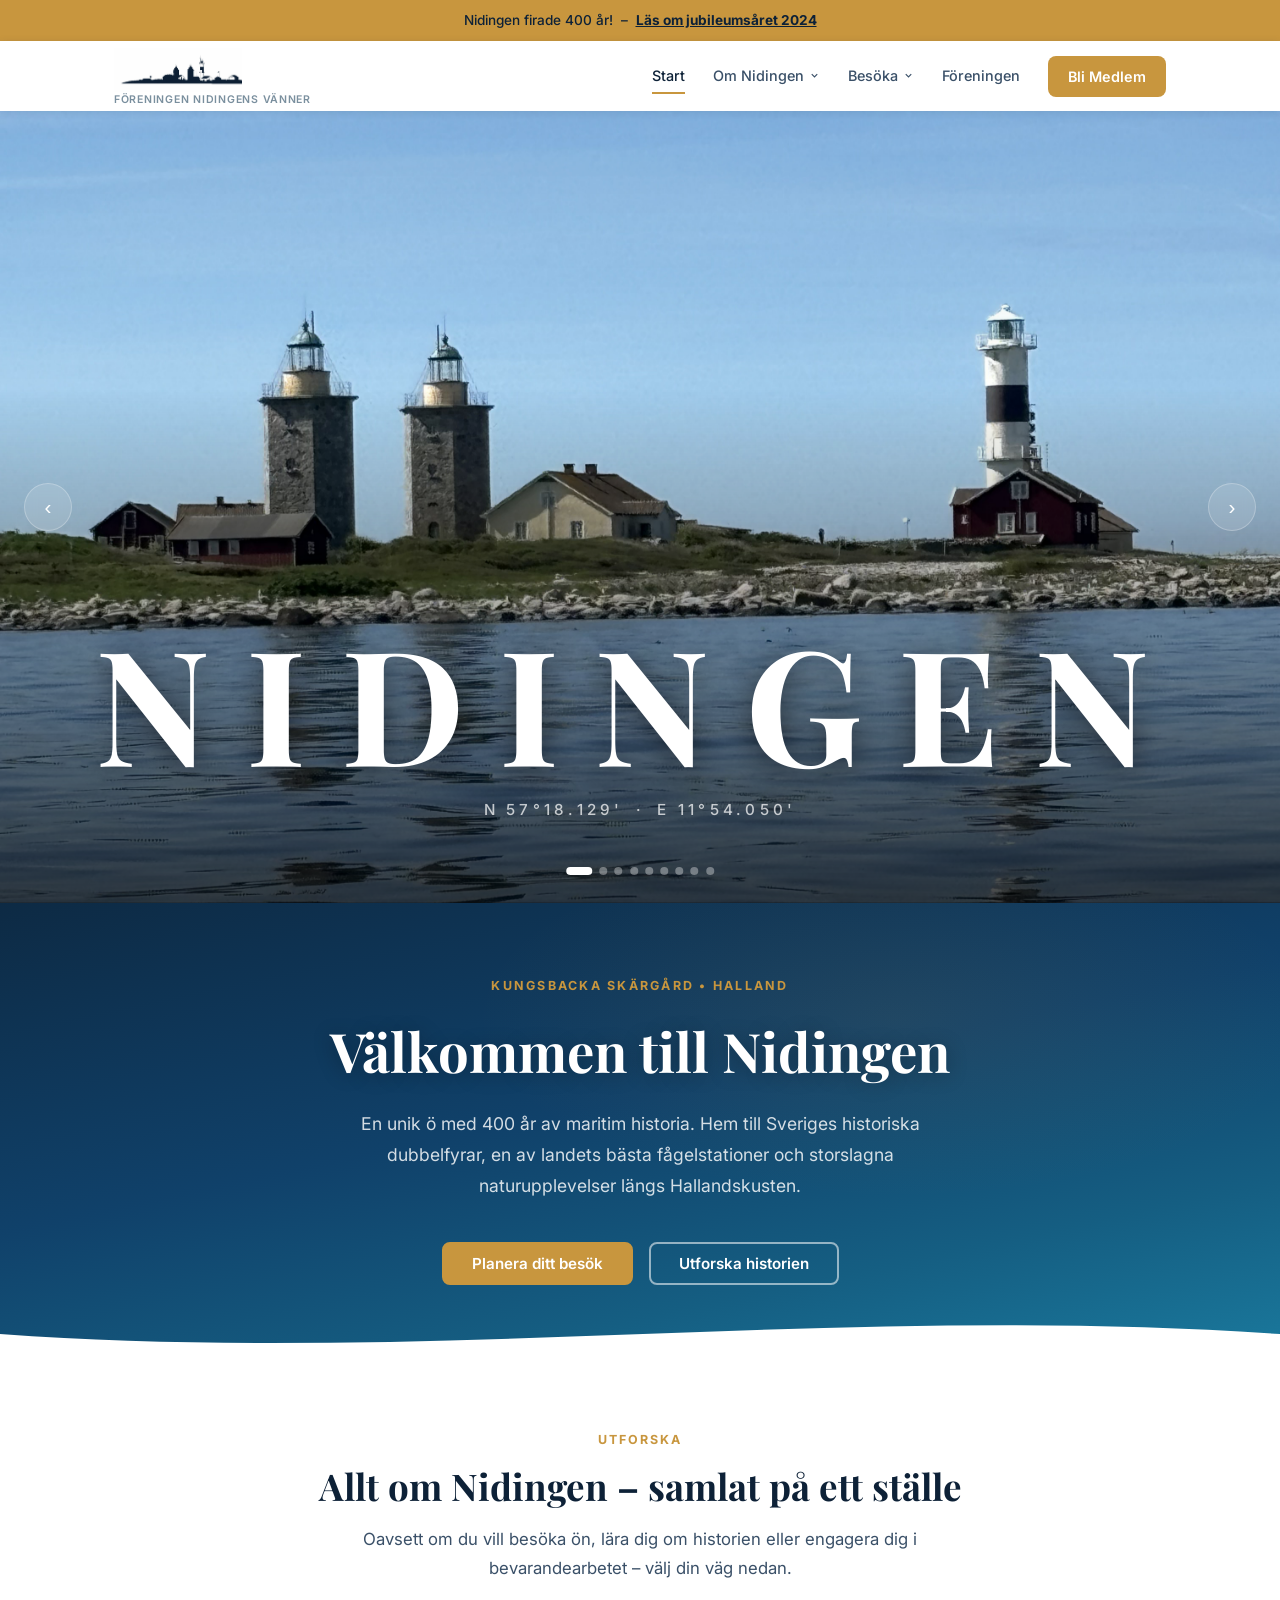
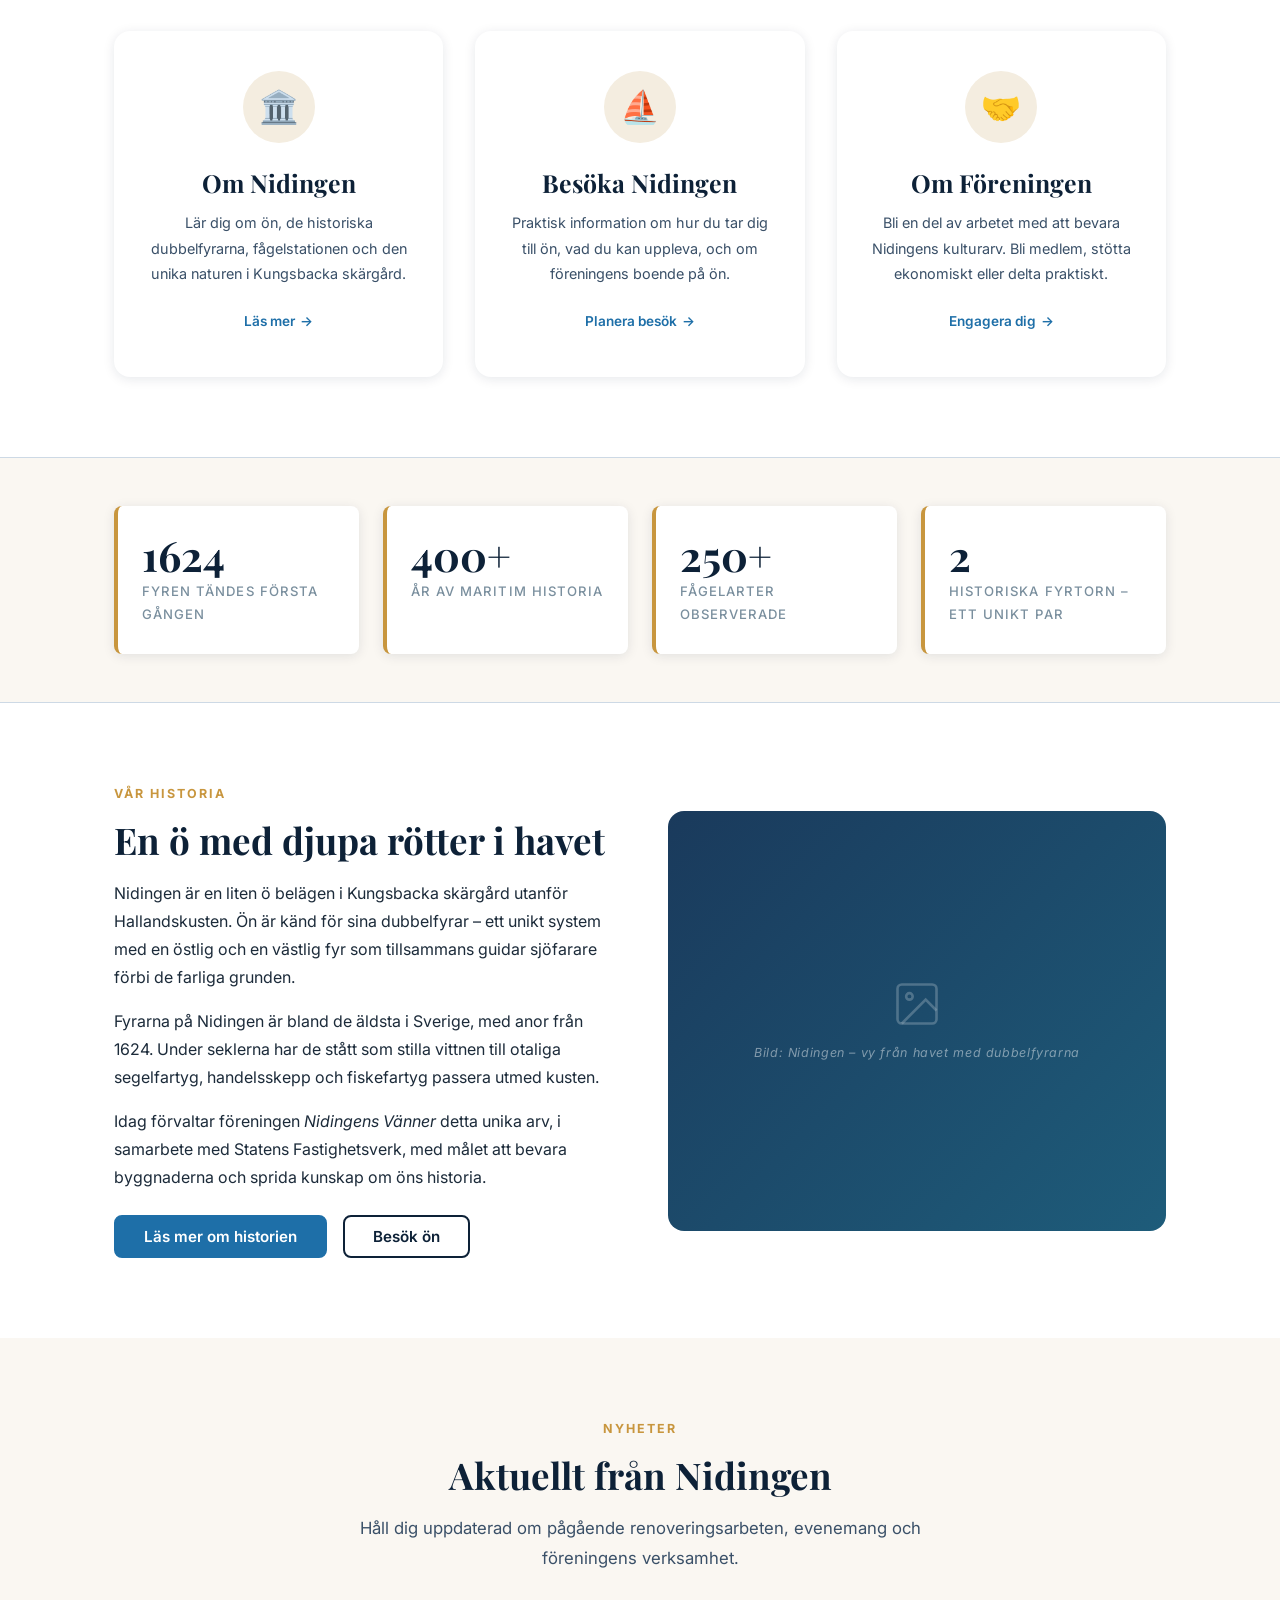
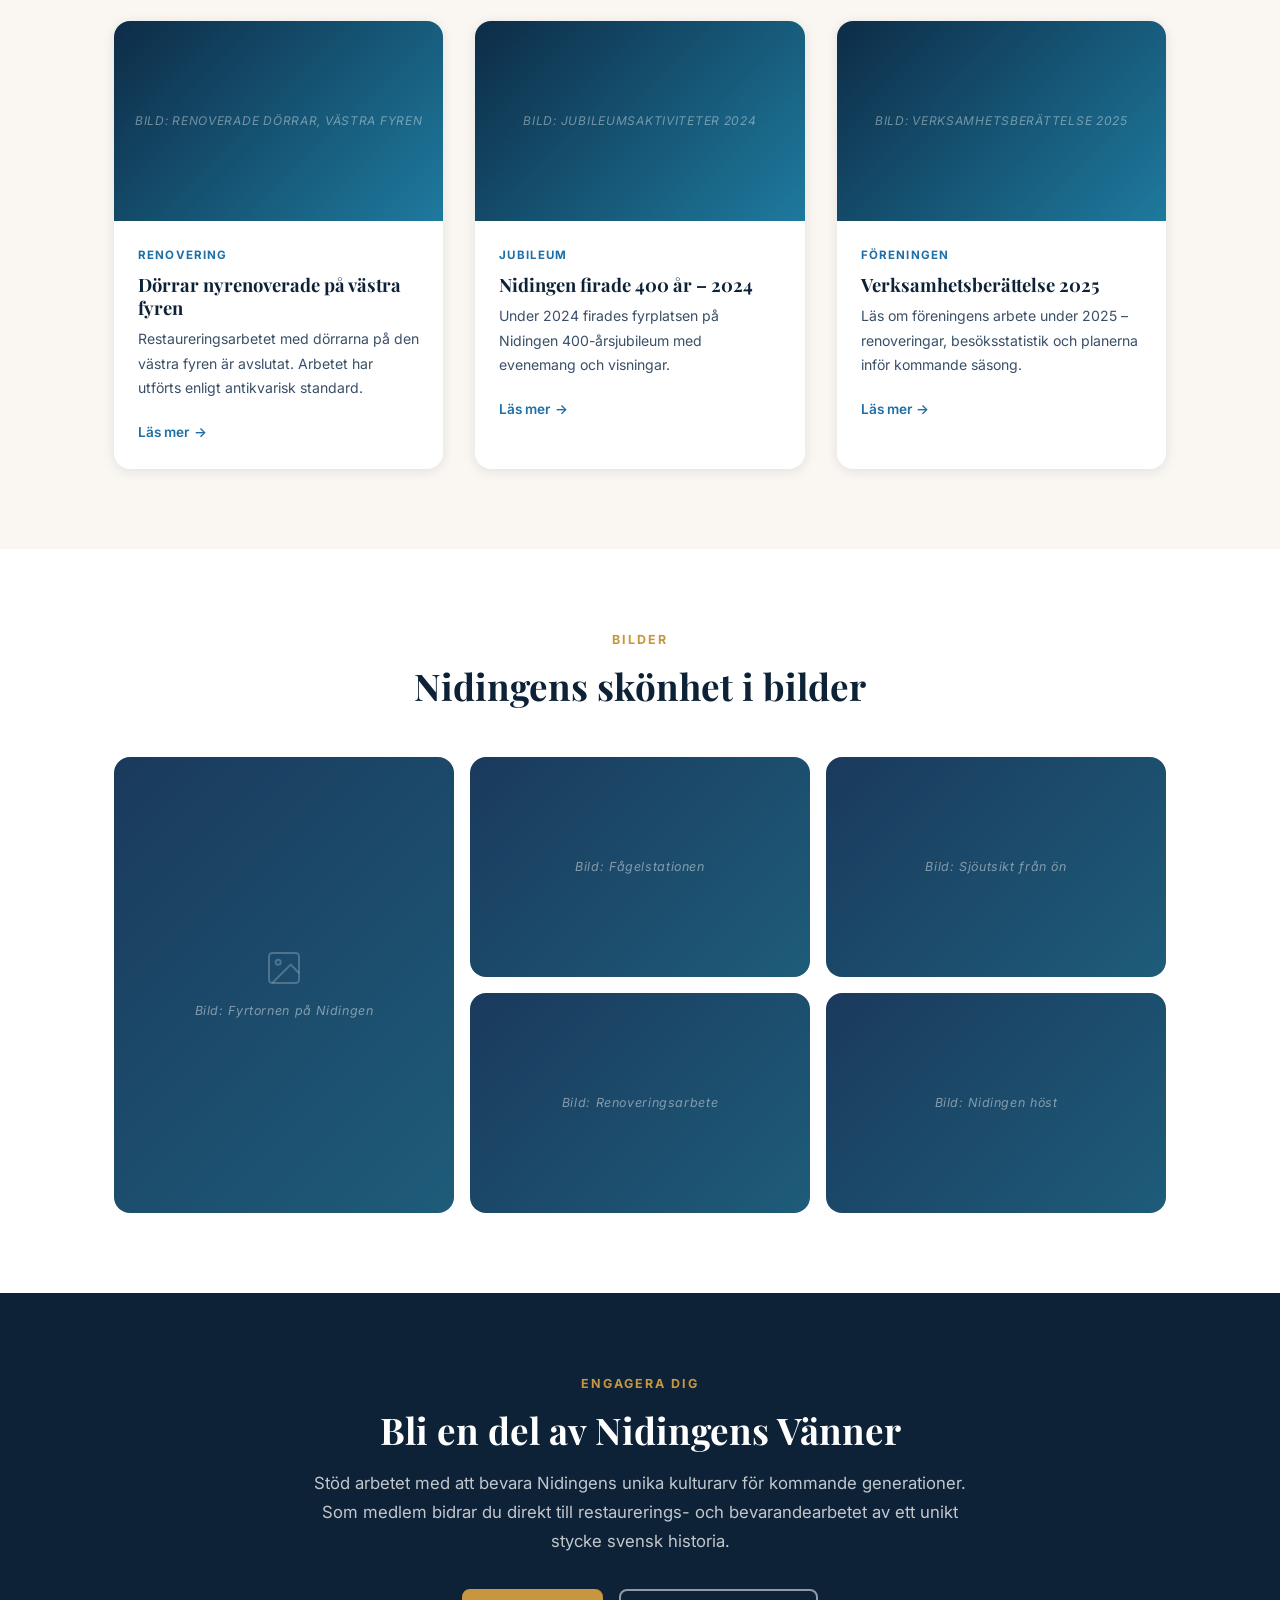
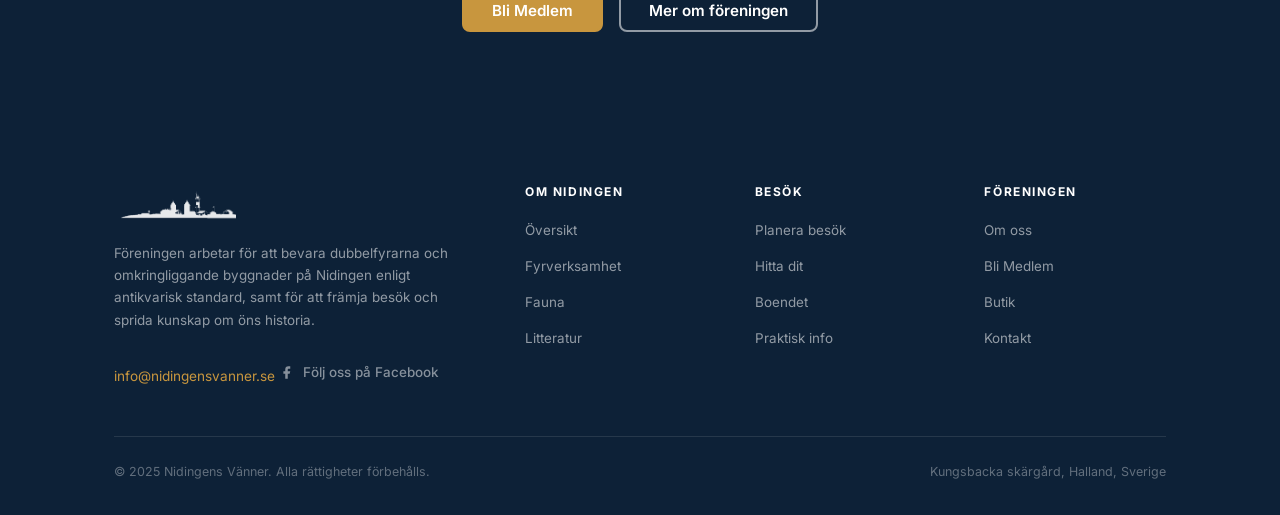
==== index.html @ 6d37c450 "Add files via upload" ====
<!DOCTYPE html>
<html lang="sv">
<head>
  <meta charset="UTF-8">
  <meta name="viewport" content="width=device-width, initial-scale=1.0">
  <title>Nidingens Vänner – Välkommen till Nidingen</title>
  <link rel="preconnect" href="https://fonts.googleapis.com">
  <link rel="preconnect" href="https://fonts.gstatic.com" crossorigin>
  <link href="https://fonts.googleapis.com/css2?family=Playfair+Display:wght@400;600;700&family=Inter:wght@300;400;500;600;700&display=swap" rel="stylesheet">
  <link rel="stylesheet" href="style.css">
</head>
<body>

  <!-- Notisband -->
  <div class="alert-banner">
    Nidingen firade 400 år! &nbsp;–&nbsp; <a href="foreningen.html">Läs om jubileumsåret 2024</a>
  </div>

  <!-- Header -->
  <header class="header">
    <div class="header-inner">
      <a href="index.html" class="logo">
        <img src="Nidingens Vänner Logo.png" alt="Nidingens Vänner" class="logo-img">
        <span class="logo-name">Föreningen Nidingens Vänner</span>
      </a>

      <button class="nav-toggle" aria-label="Öppna meny"
              onclick="this.closest('.header').querySelector('.nav-menu').classList.toggle('open')">
        <span></span><span></span><span></span>
      </button>

      <nav class="nav-menu" role="navigation">
        <a href="index.html" class="active">Start</a>
        <div class="nav-dropdown">
          <a href="om-nidingen.html" class="nav-dropdown-trigger">Om Nidingen <svg class="chevron" width="11" height="11" viewBox="0 0 24 24" fill="none" stroke="currentColor" stroke-width="2.5"><polyline points="6 9 12 15 18 9"/></svg></a>
          <div class="nav-dropdown-menu">
            <a href="om-nidingen.html">Översikt</a>
            <a href="fyrverksamhet.html">Fyrverksamhet</a>
            <a href="flora.html">Flora</a>
            <a href="fauna.html">Fauna</a>
            <a href="antikvariska.html">Antikvariska dokument</a>
            <a href="litteratur.html">Litteratur</a>
          </div>
        </div>
        <div class="nav-dropdown">
          <a href="besoka.html" class="nav-dropdown-trigger">Besöka <svg class="chevron" width="11" height="11" viewBox="0 0 24 24" fill="none" stroke="currentColor" stroke-width="2.5"><polyline points="6 9 12 15 18 9"/></svg></a>
          <div class="nav-dropdown-menu">
            <a href="besoka.html">Planera ditt besök</a>
            <a href="bo-pa-nidingen.html">Bo på Nidingen</a>
          </div>
        </div>
        <a href="foreningen.html">Föreningen</a>
        <a href="foreningen.html#bli-medlem" class="nav-cta">Bli Medlem</a>
      </nav>
    </div>
  </header>

  <!-- ===== BILDSPEL ===== -->
  <section class="slideshow" id="bildspel">

    <!-- Bilder -->
    <div class="slide active" style="background-image:url('Bildspel/IMG_4384.jpg'); background-position: center 30%;"></div>
    <div class="slide"        style="background-image:url('Bildspel/IMG_4393.jpg'); background-position: center 40%;"></div>
    <div class="slide"        style="background-image:url('Bildspel/IMG_4394.jpg'); background-position: center 40%;"></div>
    <div class="slide"        style="background-image:url('Bildspel/IMG_4404.jpg'); background-position: center 20%;"></div>
    <div class="slide"        style="background-image:url('Bildspel/IMG_4420.jpg'); background-position: center 22%;"></div>
    <div class="slide"        style="background-image:url('Bildspel/IMG_4425.jpg'); background-position: center 60%;"></div>
    <div class="slide"        style="background-image:url('Bildspel/IMG_4456.jpg')"></div>
    <div class="slide"        style="background-image:url('Bildspel/IMG_4465.jpg')"></div>
    <div class="slide"        style="background-image:url('Bildspel/IMG_4486.jpg')"></div>

    <!-- Textoverlay -->
    <div class="slideshow-overlay">
      <h2 class="slide-location">NIDINGEN</h2>
      <p class="slide-coords">N&thinsp;57°18.129'&ensp;&middot;&ensp;E&thinsp;11°54.050'</p>
    </div>

    <!-- Pilar -->
    <button class="slide-arrow slide-arrow--prev" aria-label="Föregående bild" onclick="slideshowPrev()">&#8249;</button>
    <button class="slide-arrow slide-arrow--next" aria-label="Nästa bild"       onclick="slideshowNext()">&#8250;</button>

    <!-- Punktnavigering -->
    <div class="slide-dots">
      <button class="slide-dot active" onclick="slideshowGo(0)" aria-label="Bild 1"></button>
      <button class="slide-dot"        onclick="slideshowGo(1)" aria-label="Bild 2"></button>
      <button class="slide-dot"        onclick="slideshowGo(2)" aria-label="Bild 3"></button>
      <button class="slide-dot"        onclick="slideshowGo(3)" aria-label="Bild 4"></button>
      <button class="slide-dot"        onclick="slideshowGo(4)" aria-label="Bild 5"></button>
      <button class="slide-dot"        onclick="slideshowGo(5)" aria-label="Bild 6"></button>
      <button class="slide-dot"        onclick="slideshowGo(6)" aria-label="Bild 7"></button>
      <button class="slide-dot"        onclick="slideshowGo(7)" aria-label="Bild 8"></button>
      <button class="slide-dot"        onclick="slideshowGo(8)" aria-label="Bild 9"></button>
    </div>
  </section>

  <!-- ===== VÄLKOMSTSEKTION ===== -->
  <section class="hero">
    <div class="hero-content">
      <span class="hero-eyebrow">Kungsbacka skärgård &bull; Halland</span>
      <h1>Välkommen till Nidingen</h1>
      <p class="hero-lead">
        En unik ö med 400 år av maritim historia. Hem till Sveriges historiska dubbelfyrar,
        en av landets bästa fågelstationer och storslagna naturupplevelser längs Hallandskusten.
      </p>
      <div class="hero-actions">
        <a href="besoka.html" class="btn btn-primary">Planera ditt besök</a>
        <a href="om-nidingen.html" class="btn btn-outline-white">Utforska historien</a>
      </div>
    </div>
    <div class="hero-wave">
      <svg viewBox="0 0 1440 70" xmlns="http://www.w3.org/2000/svg" preserveAspectRatio="none">
        <path d="M0,35 C480,70 960,0 1440,35 L1440,70 L0,70 Z" fill="#ffffff"/>
      </svg>
    </div>
  </section>

  <!-- Bildspels-JavaScript -->
  <script>
    (function () {
      const slides = document.querySelectorAll('.slideshow .slide');
      const dots   = document.querySelectorAll('.slide-dot');
      let current  = 0;
      let timer;

      function show(n) {
        slides[current].classList.remove('active');
        dots[current].classList.remove('active');
        current = (n + slides.length) % slides.length;
        slides[current].classList.add('active');
        dots[current].classList.add('active');
      }

      function reset() {
        clearInterval(timer);
        timer = setInterval(() => show(current + 1), 5500);
      }

      window.slideshowGo   = function(n) { show(n); reset(); };
      window.slideshowNext = function()  { show(current + 1); reset(); };
      window.slideshowPrev = function()  { show(current - 1); reset(); };

      timer = setInterval(() => show(current + 1), 5500);

      /* Swipe-stöd på mobil */
      let touchX = null;
      const el = document.querySelector('.slideshow');
      el.addEventListener('touchstart', e => { touchX = e.touches[0].clientX; }, { passive: true });
      el.addEventListener('touchend',   e => {
        if (touchX === null) return;
        const dx = e.changedTouches[0].clientX - touchX;
        if (Math.abs(dx) > 40) dx < 0 ? slideshowNext() : slideshowPrev();
        touchX = null;
      }, { passive: true });
    })();
  </script>

  <!-- ===== FEATURE-KORT ===== -->
  <section class="section" style="padding-top: 4rem">
    <div class="container">
      <div class="section-header">
        <span class="eyebrow">Utforska</span>
        <h2>Allt om Nidingen – samlat på ett ställe</h2>
        <p>Oavsett om du vill besöka ön, lära dig om historien eller engagera dig i bevarandearbetet – välj din väg nedan.</p>
      </div>
      <div class="grid-3">
        <a href="om-nidingen.html" class="feature-card">
          <div class="feature-icon">🏛️</div>
          <h3>Om Nidingen</h3>
          <p>Lär dig om ön, de historiska dubbelfyrarna, fågelstationen och den unika naturen i Kungsbacka skärgård.</p>
          <span class="more-link">Läs mer</span>
        </a>
        <a href="besoka.html" class="feature-card">
          <div class="feature-icon">⛵</div>
          <h3>Besöka Nidingen</h3>
          <p>Praktisk information om hur du tar dig till ön, vad du kan uppleva, och om föreningens boende på ön.</p>
          <span class="more-link">Planera besök</span>
        </a>
        <a href="foreningen.html" class="feature-card">
          <div class="feature-icon">🤝</div>
          <h3>Om Föreningen</h3>
          <p>Bli en del av arbetet med att bevara Nidingens kulturarv. Bli medlem, stötta ekonomiskt eller delta praktiskt.</p>
          <span class="more-link">Engagera dig</span>
        </a>
      </div>
    </div>
  </section>

  <!-- ===== FAKTABAND ===== -->
  <section style="background: var(--sand-light); padding: 3rem 0; border-top: 1px solid var(--border); border-bottom: 1px solid var(--border);">
    <div class="container">
      <div class="grid-4">
        <div class="stat-box">
          <div class="stat-number">1624</div>
          <div class="stat-label">Fyren tändes första gången</div>
        </div>
        <div class="stat-box">
          <div class="stat-number">400+</div>
          <div class="stat-label">År av maritim historia</div>
        </div>
        <div class="stat-box">
          <div class="stat-number">250+</div>
          <div class="stat-label">Fågelarter observerade</div>
        </div>
        <div class="stat-box">
          <div class="stat-number">2</div>
          <div class="stat-label">Historiska fyrtorn – ett unikt par</div>
        </div>
      </div>
    </div>
  </section>

  <!-- ===== OM ÖN ===== -->
  <section class="section">
    <div class="container">
      <div class="grid-2">
        <div>
          <span class="eyebrow">Vår historia</span>
          <h2>En ö med djupa rötter i havet</h2>
          <p>
            Nidingen är en liten ö belägen i Kungsbacka skärgård utanför Hallandskusten. Ön är känd
            för sina dubbelfyrar – ett unikt system med en östlig och en västlig fyr som tillsammans
            guidar sjöfarare förbi de farliga grunden.
          </p>
          <p>
            Fyrarna på Nidingen är bland de äldsta i Sverige, med anor från 1624. Under seklerna
            har de stått som stilla vittnen till otaliga segelfartyg, handelsskepp och fiskefartyg
            passera utmed kusten.
          </p>
          <p>
            Idag förvaltar föreningen <em>Nidingens Vänner</em> detta unika arv, i samarbete med
            Statens Fastighetsverk, med målet att bevara byggnaderna och sprida kunskap om öns historia.
          </p>
          <div style="display:flex; gap:1rem; margin-top:1.5rem; flex-wrap:wrap;">
            <a href="om-nidingen.html" class="btn btn-ocean">Läs mer om historien</a>
            <a href="besoka.html" class="btn btn-outline-navy">Besök ön</a>
          </div>
        </div>
        <div class="img-ph" style="height: 420px;">
          <svg width="52" height="52" viewBox="0 0 24 24" fill="none" stroke="currentColor" stroke-width="1.2">
            <rect x="3" y="3" width="18" height="18" rx="2"/>
            <circle cx="8.5" cy="8.5" r="1.5"/>
            <polyline points="21,15 16,10 5,21"/>
          </svg>
          <span>Bild: Nidingen – vy från havet med dubbelfyrarna</span>
        </div>
      </div>
    </div>
  </section>

  <!-- ===== AKTUELLT ===== -->
  <section class="section section--sand">
    <div class="container">
      <div class="section-header">
        <span class="eyebrow">Nyheter</span>
        <h2>Aktuellt från Nidingen</h2>
        <p>Håll dig uppdaterad om pågående renoveringsarbeten, evenemang och föreningens verksamhet.</p>
      </div>
      <div class="grid-3">
        <div class="card">
          <div class="card-img-ph">Bild: Renoverade dörrar, västra fyren</div>
          <div class="card-body">
            <span class="card-tag">Renovering</span>
            <h3>Dörrar nyrenoverade på västra fyren</h3>
            <p>Restaureringsarbetet med dörrarna på den västra fyren är avslutat. Arbetet har utförts enligt antikvarisk standard.</p>
            <a href="#" class="more-link" style="margin-bottom:0">Läs mer</a>
          </div>
        </div>
        <div class="card">
          <div class="card-img-ph">Bild: Jubileumsaktiviteter 2024</div>
          <div class="card-body">
            <span class="card-tag">Jubileum</span>
            <h3>Nidingen firade 400 år – 2024</h3>
            <p>Under 2024 firades fyrplatsen på Nidingen 400-årsjubileum med evenemang och visningar.</p>
            <a href="#" class="more-link" style="margin-bottom:0">Läs mer</a>
          </div>
        </div>
        <div class="card">
          <div class="card-img-ph">Bild: Verksamhetsberättelse 2025</div>
          <div class="card-body">
            <span class="card-tag">Föreningen</span>
            <h3>Verksamhetsberättelse 2025</h3>
            <p>Läs om föreningens arbete under 2025 – renoveringar, besöksstatistik och planerna inför kommande säsong.</p>
            <a href="#" class="more-link" style="margin-bottom:0">Läs mer</a>
          </div>
        </div>
      </div>
    </div>
  </section>

  <!-- ===== BILDGALLERI (platshållare) ===== -->
  <section class="section">
    <div class="container">
      <div class="section-header">
        <span class="eyebrow">Bilder</span>
        <h2>Nidingens skönhet i bilder</h2>
      </div>
      <div style="display:grid; grid-template-columns: repeat(3, 1fr); grid-template-rows: 220px 220px; gap:1rem;">
        <div class="img-ph" style="grid-row: span 2; border-radius:var(--radius-lg)">
          <svg width="40" height="40" viewBox="0 0 24 24" fill="none" stroke="currentColor" stroke-width="1.2">
            <rect x="3" y="3" width="18" height="18" rx="2"/>
            <circle cx="8.5" cy="8.5" r="1.5"/>
            <polyline points="21,15 16,10 5,21"/>
          </svg>
          <span>Bild: Fyrtornen på Nidingen</span>
        </div>
        <div class="img-ph" style="border-radius:var(--radius-lg)">
          <span>Bild: Fågelstationen</span>
        </div>
        <div class="img-ph" style="border-radius:var(--radius-lg)">
          <span>Bild: Sjöutsikt från ön</span>
        </div>
        <div class="img-ph" style="border-radius:var(--radius-lg)">
          <span>Bild: Renoveringsarbete</span>
        </div>
        <div class="img-ph" style="border-radius:var(--radius-lg)">
          <span>Bild: Nidingen höst</span>
        </div>
      </div>
    </div>
  </section>

  <!-- ===== CTA MEDLEMSKAP ===== -->
  <section class="section section--dark">
    <div class="container" style="text-align:center; max-width:700px">
      <span class="eyebrow">Engagera dig</span>
      <h2>Bli en del av Nidingens Vänner</h2>
      <p style="color:rgba(255,255,255,0.75); font-size:1.05rem; margin-bottom:2rem;">
        Stöd arbetet med att bevara Nidingens unika kulturarv för kommande generationer.
        Som medlem bidrar du direkt till restaurerings- och bevarandearbetet av ett unikt stycke svensk historia.
      </p>
      <div style="display:flex; gap:1rem; justify-content:center; flex-wrap:wrap;">
        <a href="foreningen.html#bli-medlem" class="btn btn-primary">Bli Medlem</a>
        <a href="foreningen.html" class="btn btn-outline-white">Mer om föreningen</a>
      </div>
    </div>
  </section>

  <!-- ===== SIDFOT ===== -->
  <footer class="footer">
    <div class="container">
      <div class="footer-grid">
        <div class="footer-brand">
          <a href="index.html" class="footer-logo">
            <img src="Nidingens Vänner Logo white.png" alt="Nidingens Vänner" class="footer-logo-img">
          </a>
          <p>Föreningen arbetar för att bevara dubbelfyrarna och omkringliggande byggnader på Nidingen enligt antikvarisk standard, samt för att främja besök och sprida kunskap om öns historia.</p>
          <a href="mailto:info@nidingensvanner.se" style="color:var(--gold); font-size:0.85rem;">info@nidingensvanner.se</a>
          <a href="https://www.facebook.com/NidingensVanner" target="_blank" rel="noopener" class="fb-link">
            <svg width="15" height="15" viewBox="0 0 24 24" fill="currentColor">
              <path d="M18 2h-3a5 5 0 00-5 5v3H7v4h3v8h4v-8h3l1-4h-4V7a1 1 0 011-1h3z"/>
            </svg>
            Följ oss på Facebook
          </a>
        </div>
        <div class="footer-col">
          <h4>Om Nidingen</h4>
          <ul>
            <li><a href="om-nidingen.html">Översikt</a></li>
            <li><a href="fyrverksamhet.html">Fyrverksamhet</a></li>
            <li><a href="fauna.html">Fauna</a></li>
            <li><a href="litteratur.html">Litteratur</a></li>
          </ul>
        </div>
        <div class="footer-col">
          <h4>Besök</h4>
          <ul>
            <li><a href="besoka.html">Planera besök</a></li>
            <li><a href="besoka.html#hitta">Hitta dit</a></li>
            <li><a href="besoka.html#lagenheten">Boendet</a></li>
            <li><a href="besoka.html#praktiskt">Praktisk info</a></li>
          </ul>
        </div>
        <div class="footer-col">
          <h4>Föreningen</h4>
          <ul>
            <li><a href="foreningen.html">Om oss</a></li>
            <li><a href="foreningen.html#bli-medlem">Bli Medlem</a></li>
            <li><a href="foreningen.html#butik">Butik</a></li>
            <li><a href="foreningen.html#kontakt">Kontakt</a></li>
          </ul>
        </div>
      </div>
      <div class="footer-bottom">
        <span>© 2025 Nidingens Vänner. Alla rättigheter förbehålls.</span>
        <span>Kungsbacka skärgård, Halland, Sverige</span>
      </div>
    </div>
  </footer>

</body>
</html>
---- style.css ----
/* =============================================
   NIDINGENS VÄNNER – Gemensam stilmall
   Mockup v1.0 – Styrelsemöte 2025
   ============================================= */

/* ===== CSS VARIABLER ===== */
:root {
  --navy:        #0d2137;
  --navy-mid:    #1a3a5c;
  --navy-light:  #1e5c7a;
  --ocean:       #1e6fa8;
  --ocean-light: #3d9fd4;
  --gold:        #c8963e;
  --gold-hover:  #e0a94a;
  --sand:        #f4ede0;
  --sand-light:  #faf7f2;
  --white:       #ffffff;
  --text:        #1c2b3a;
  --text-mid:    #3a5068;
  --muted:       #7a8f9e;
  --border:      #cdd9e5;
  --radius:      8px;
  --radius-lg:   16px;
  --shadow:      0 2px 12px rgba(13, 33, 55, 0.10);
  --shadow-lg:   0 8px 32px rgba(13, 33, 55, 0.16);
  --transition:  0.25s ease;
}

/* ===== RESET ===== */
*, *::before, *::after { box-sizing: border-box; margin: 0; padding: 0; }
html { scroll-behavior: smooth; }
img, video, svg { max-width: 100%; display: block; }
a { color: var(--ocean); text-decoration: none; transition: color var(--transition); }
a:hover { color: var(--ocean-light); }
ul { list-style: none; }

/* ===== TYPOGRAFI ===== */
body {
  font-family: 'Inter', system-ui, -apple-system, 'Segoe UI', sans-serif;
  font-size: 1rem;
  line-height: 1.75;
  color: var(--text);
  background: var(--white);
}
h1, h2, h3, h4, h5 {
  font-family: 'Playfair Display', Georgia, 'Times New Roman', serif;
  line-height: 1.25;
  color: var(--navy);
}
h1 { font-size: clamp(1.9rem, 5vw, 3.4rem); }
h2 { font-size: clamp(1.5rem, 3vw, 2.3rem); margin-bottom: 1rem; }
h3 { font-size: clamp(1.15rem, 2vw, 1.55rem); margin-bottom: 0.75rem; }
h4 { font-size: 1.05rem; margin-bottom: 0.5rem; }
p  { margin-bottom: 1rem; }
p:last-child { margin-bottom: 0; }

/* ===== LAYOUT ===== */
.container {
  max-width: 1100px;
  margin: 0 auto;
  padding: 0 1.5rem;
}
.section        { padding: 5rem 0; }
.section--sand  { background: var(--sand-light); }
.section--dark  { background: var(--navy); color: var(--white); }
.section--dark h2,
.section--dark h3 { color: var(--white); }

/* ===== NOTISBAND (topp) ===== */
.alert-banner {
  background: var(--gold);
  color: var(--navy);
  text-align: center;
  padding: 0.55rem 1.5rem;
  font-size: 0.85rem;
  font-weight: 500;
}
.alert-banner a { color: var(--navy); font-weight: 700; text-decoration: underline; }

/* ===== HEADER / NAVIGERING ===== */
.header {
  position: sticky;
  top: 0;
  z-index: 100;
  background: var(--white);
  box-shadow: 0 1px 8px rgba(13, 33, 55, 0.10);
}
.header-inner {
  display: flex;
  align-items: center;
  justify-content: space-between;
  height: 70px;
  max-width: 1100px;
  margin: 0 auto;
  padding: 0 1.5rem;
}

/* Logotyp */
.logo {
  display: flex;
  flex-direction: column;
  align-items: flex-start;
  gap: 0.18rem;
  text-decoration: none;
  color: var(--navy);
}
.logo-name {
  font-family: 'Inter', system-ui, sans-serif;
  font-size: 0.66rem;
  font-weight: 600;
  color: var(--muted);
  text-transform: uppercase;
  letter-spacing: 0.07em;
  line-height: 1;
}

/* Hamburgermeny-knapp */
.nav-toggle {
  display: none;
  flex-direction: column;
  gap: 5px;
  background: none;
  border: none;
  cursor: pointer;
  padding: 6px;
}
.nav-toggle span {
  display: block;
  width: 24px;
  height: 2px;
  background: var(--navy);
  border-radius: 2px;
  transition: var(--transition);
}

/* Navigeringslänkar */
.nav-menu {
  display: flex;
  align-items: center;
  gap: 1.75rem;
}
.nav-menu a {
  font-size: 0.9rem;
  font-weight: 500;
  color: var(--text-mid);
  text-decoration: none;
  padding: 0.25rem 0;
  border-bottom: 2px solid transparent;
  transition: color var(--transition), border-color var(--transition);
  white-space: nowrap;
}
.nav-menu a:hover,
.nav-menu a.active {
  color: var(--navy);
  border-bottom-color: var(--gold);
}
.nav-cta {
  background: var(--gold) !important;
  color: var(--white) !important;
  padding: 0.5rem 1.25rem !important;
  border-radius: var(--radius) !important;
  border-bottom: none !important;
  font-weight: 600 !important;
  transition: background var(--transition), transform var(--transition) !important;
}
.nav-cta:hover {
  background: var(--gold-hover) !important;
  transform: translateY(-1px) !important;
  color: var(--white) !important;
}

/* ===== BRÖDSMULOR ===== */
.breadcrumb {
  background: var(--sand-light);
  border-bottom: 1px solid var(--border);
  padding: 0.65rem 0;
}
.breadcrumb-inner {
  display: flex;
  align-items: center;
  gap: 0.5rem;
  font-size: 0.8rem;
  color: var(--muted);
  max-width: 1100px;
  margin: 0 auto;
  padding: 0 1.5rem;
}
.breadcrumb-inner a { color: var(--ocean); }
.breadcrumb-sep { color: var(--border); }

/* ===== BILDSPEL (SLIDESHOW) ===== */
.slideshow {
  position: relative;
  width: 100%;
  height: 88vh;
  min-height: 500px;
  overflow: hidden;
  background: #0d2137;
}
.slide {
  position: absolute;
  inset: 0;
  background-size: cover;
  background-position: center;
  opacity: 0;
  transition: opacity 1.6s ease-in-out;
  will-change: opacity;
}
.slide.active { opacity: 1; }

/* Gradient-overlay – mörk nertill för text */
.slideshow-overlay {
  position: absolute;
  inset: 0;
  z-index: 2;
  background: linear-gradient(
    to bottom,
    rgba(0,0,0,0.06) 0%,
    rgba(0,0,0,0.00) 35%,
    rgba(0,0,0,0.45) 75%,
    rgba(0,0,0,0.72) 100%
  );
  display: flex;
  flex-direction: column;
  align-items: center;
  justify-content: flex-end;
  padding-bottom: 5rem;
  text-align: center;
  pointer-events: none;
}
.slide-location {
  font-family: 'Playfair Display', Georgia, serif;
  font-size: clamp(4rem, 13vw, 10rem);
  font-weight: 700;
  color: white;
  letter-spacing: 0.22em;
  text-shadow: 0 4px 32px rgba(0,0,0,0.55);
  margin: 0;
  line-height: 1;
}
.slide-coords {
  font-family: 'Inter', system-ui, sans-serif;
  font-size: clamp(0.72rem, 1.5vw, 0.95rem);
  color: rgba(255,255,255,0.72);
  letter-spacing: 0.28em;
  margin-top: 1rem;
  font-weight: 500;
  text-transform: uppercase;
}

/* Pilar */
.slide-arrow {
  position: absolute;
  top: 50%;
  transform: translateY(-50%);
  z-index: 3;
  background: rgba(255,255,255,0.12);
  border: 1px solid rgba(255,255,255,0.25);
  color: white;
  width: 48px;
  height: 48px;
  border-radius: 50%;
  font-size: 1.3rem;
  cursor: pointer;
  display: flex;
  align-items: center;
  justify-content: center;
  transition: background var(--transition), border-color var(--transition);
  backdrop-filter: blur(6px);
  -webkit-backdrop-filter: blur(6px);
  line-height: 1;
}
.slide-arrow:hover {
  background: rgba(255,255,255,0.28);
  border-color: rgba(255,255,255,0.6);
}
.slide-arrow--prev { left: 1.5rem; }
.slide-arrow--next { right: 1.5rem; }

/* Punktnavigering */
.slide-dots {
  position: absolute;
  bottom: 1.75rem;
  left: 50%;
  transform: translateX(-50%);
  z-index: 3;
  display: flex;
  gap: 0.45rem;
  align-items: center;
}
.slide-dot {
  width: 8px; height: 8px;
  border-radius: 50%;
  background: rgba(255,255,255,0.35);
  border: none;
  cursor: pointer;
  padding: 0;
  transition: all 0.3s ease;
  flex-shrink: 0;
}
.slide-dot.active {
  background: white;
  width: 26px;
  border-radius: 4px;
}

/* ===== HERO – VÄLKOMSTSEKTIONEN (kompakt under bildspelet) ===== */
.hero {
  position: relative;
  padding: 4.5rem 0 5rem;
  display: flex;
  align-items: center;
  justify-content: center;
  overflow: hidden;
  background: linear-gradient(168deg,
    #0d2a44 0%,
    #10416a 45%,
    #155e82 75%,
    #1a7a9e 100%
  );
  color: var(--white);
}
.hero::before {
  content: '';
  position: absolute;
  inset: 0;
  background:
    radial-gradient(ellipse 55% 65% at 70% 25%, rgba(200,150,62,0.09) 0%, transparent 60%);
  pointer-events: none;
}
.hero-content {
  position: relative;
  z-index: 1;
  text-align: center;
  max-width: 720px;
  padding: 0 1.5rem;
}
.hero-eyebrow {
  display: block;
  font-size: 0.78rem;
  font-weight: 700;
  letter-spacing: 0.18em;
  text-transform: uppercase;
  color: var(--gold);
  margin-bottom: 1.25rem;
}
.hero h1 {
  color: var(--white);
  margin-bottom: 1.5rem;
  text-shadow: 0 2px 20px rgba(0,0,0,0.3);
}
.hero-lead {
  font-size: 1.1rem;
  color: rgba(255,255,255,0.82);
  max-width: 560px;
  margin: 0 auto 2.5rem;
}
.hero-actions {
  display: flex;
  gap: 1rem;
  justify-content: center;
  flex-wrap: wrap;
}

/* Vågdelare inuti hero (längst ner) */
.hero-wave {
  position: absolute;
  bottom: 0;
  left: 0;
  right: 0;
  line-height: 0;
  pointer-events: none;
  z-index: 1;
}
.hero-wave svg { display: block; width: 100%; }

/* ===== SIDHJÄLTE (interiöra sidor) ===== */
.page-hero {
  background: linear-gradient(140deg, #0d2137 0%, #1a3a5c 50%, #1e5c7a 100%);
  color: var(--white);
  padding: 5rem 1.5rem 4.5rem;
  text-align: center;
  position: relative;
  overflow: hidden;
}
.page-hero::after {
  content: '';
  position: absolute;
  inset: 0;
  background: radial-gradient(ellipse 60% 50% at 60% 30%, rgba(200,150,62,0.08) 0%, transparent 60%);
  pointer-events: none;
}
.page-hero-content { position: relative; z-index: 1; }
.page-hero h1 { color: var(--white); margin-bottom: 0.75rem; }
.page-hero p  {
  font-size: 1.08rem;
  color: rgba(255,255,255,0.78);
  max-width: 600px;
  margin: 0 auto;
}
.page-hero-wave {
  position: absolute;
  bottom: -1px;
  left: 0;
  right: 0;
  line-height: 0;
}
.page-hero-wave svg { display: block; width: 100%; }

/* Variant utan inbyggd vågkant (vågkanten sitter på nästa element) */
.page-hero--no-wave {
  padding-bottom: 3rem;
}

/* ===== VIDEOBAND (besöka-sidan) ===== */
.page-video {
  position: relative;
  height: clamp(260px, 42vw, 520px);
  overflow: hidden;
  background: #0a1e2e;   /* fallback */
}
.page-video__film {
  position: absolute;
  inset: 0;
  width: 100%;
  height: 100%;
  object-fit: cover;
  object-position: center;
}
/* Svag vinjett för djup */
.page-video::before {
  content: '';
  position: absolute;
  inset: 0;
  background: linear-gradient(to bottom,
    rgba(10,30,46,0.20) 0%,
    rgba(10,30,46,0.10) 60%,
    rgba(10,30,46,0.35) 100%);
  pointer-events: none;
  z-index: 1;
}
.page-video__wave {
  position: absolute;
  bottom: -1px;
  left: 0;
  right: 0;
  line-height: 0;
  z-index: 2;
}
.page-video__wave svg { display: block; width: 100%; }

/* ===== KNAPPAR ===== */
.btn {
  display: inline-flex;
  align-items: center;
  gap: 0.5rem;
  padding: 0.75rem 1.75rem;
  border-radius: var(--radius);
  font-size: 0.95rem;
  font-weight: 600;
  cursor: pointer;
  border: 2px solid transparent;
  transition: all var(--transition);
  text-decoration: none;
  line-height: 1;
}
.btn-primary {
  background: var(--gold); color: var(--white); border-color: var(--gold);
}
.btn-primary:hover {
  background: var(--gold-hover); border-color: var(--gold-hover); color: var(--white);
  transform: translateY(-2px);
  box-shadow: 0 4px 18px rgba(200,150,62,0.4);
}
.btn-outline-white {
  background: transparent; color: var(--white); border-color: rgba(255,255,255,0.55);
}
.btn-outline-white:hover {
  background: rgba(255,255,255,0.1); border-color: var(--white); color: var(--white);
}
.btn-ocean {
  background: var(--ocean); color: var(--white); border-color: var(--ocean);
}
.btn-ocean:hover {
  background: var(--ocean-light); border-color: var(--ocean-light); color: var(--white);
  transform: translateY(-2px);
}
.btn-outline-navy {
  background: transparent; color: var(--navy); border-color: var(--navy);
}
.btn-outline-navy:hover { background: var(--navy); color: var(--white); }

/* ===== GRID ===== */
.grid-3 { display: grid; grid-template-columns: repeat(3, 1fr); gap: 2rem; }
.grid-2 { display: grid; grid-template-columns: repeat(2, 1fr); gap: 3.5rem; align-items: center; }
.grid-4 { display: grid; grid-template-columns: repeat(4, 1fr); gap: 1.5rem; }

/* ===== SEKTIONSRUBRIK ===== */
.section-header {
  text-align: center;
  margin-bottom: 3rem;
}
.eyebrow {
  display: block;
  font-size: 0.78rem;
  font-weight: 700;
  letter-spacing: 0.16em;
  text-transform: uppercase;
  color: var(--gold);
  margin-bottom: 0.75rem;
}
.section-header h2 { margin-bottom: 1rem; }
.section-header p {
  max-width: 600px;
  margin: 0 auto;
  color: var(--text-mid);
  font-size: 1.05rem;
}
.section--dark .section-header p { color: rgba(255,255,255,0.72); }
.section--dark .eyebrow           { color: var(--gold); }

/* ===== FEATURE-KORT (stora ikoner) ===== */
.feature-card {
  background: var(--white);
  border-radius: var(--radius-lg);
  padding: 2.5rem 2rem;
  text-align: center;
  box-shadow: var(--shadow);
  border-bottom: 3px solid transparent;
  transition: transform var(--transition), box-shadow var(--transition), border-color var(--transition);
  text-decoration: none;
  display: block;
  color: inherit;
}
.feature-card:hover {
  transform: translateY(-6px);
  box-shadow: var(--shadow-lg);
  border-bottom-color: var(--gold);
}
.feature-icon {
  width: 72px; height: 72px;
  margin: 0 auto 1.5rem;
  background: var(--sand);
  border-radius: 50%;
  display: flex;
  align-items: center;
  justify-content: center;
  font-size: 2rem;
}
.feature-card h3 { margin-bottom: 0.75rem; }
.feature-card p  { color: var(--text-mid); font-size: 0.9rem; margin-bottom: 1.25rem; }
.more-link {
  font-size: 0.85rem;
  font-weight: 600;
  color: var(--ocean);
  display: inline-flex;
  align-items: center;
  gap: 0.3rem;
}
.more-link::after { content: '→'; }

/* ===== NYHETS-/INNEHÅLLSKORT ===== */
.card {
  background: var(--white);
  border-radius: var(--radius-lg);
  box-shadow: var(--shadow);
  overflow: hidden;
  transition: transform var(--transition), box-shadow var(--transition);
}
.card:hover { transform: translateY(-4px); box-shadow: var(--shadow-lg); }
.card-img-ph {
  width: 100%; height: 200px;
  background: linear-gradient(135deg, #0d2c47 0%, #1e7a9e 100%);
  display: flex;
  align-items: center;
  justify-content: center;
  color: rgba(255,255,255,0.4);
  font-size: 0.75rem;
  letter-spacing: 0.06em;
  text-transform: uppercase;
  font-style: italic;
}
.card-body { padding: 1.5rem; }
.card-tag {
  display: block;
  font-size: 0.72rem;
  font-weight: 700;
  letter-spacing: 0.1em;
  text-transform: uppercase;
  color: var(--ocean);
  margin-bottom: 0.5rem;
}
.card h3 { font-size: 1.15rem; margin-bottom: 0.5rem; }
.card p  { color: var(--text-mid); font-size: 0.88rem; margin-bottom: 1rem; }

/* ===== STATISTIKRUTOR ===== */
.stat-box {
  background: var(--white);
  border-radius: var(--radius);
  padding: 1.75rem 1.5rem;
  border-left: 4px solid var(--gold);
  box-shadow: var(--shadow);
}
.stat-number {
  font-family: 'Playfair Display', serif;
  font-size: 2.6rem;
  font-weight: 700;
  color: var(--navy);
  line-height: 1;
  margin-bottom: 0.3rem;
}
.stat-label {
  font-size: 0.82rem;
  color: var(--muted);
  text-transform: uppercase;
  letter-spacing: 0.08em;
  font-weight: 500;
}

/* ===== BILDPLATSHÅLLARE ===== */
.img-ph {
  background: linear-gradient(135deg, var(--navy-mid) 0%, var(--navy-light) 100%);
  border-radius: var(--radius-lg);
  display: flex;
  flex-direction: column;
  align-items: center;
  justify-content: center;
  gap: 0.75rem;
  color: rgba(255,255,255,0.45);
  text-align: center;
  padding: 2rem;
}
.img-ph svg    { opacity: 0.5; }
.img-ph span   { font-size: 0.78rem; letter-spacing: 0.05em; font-style: italic; }

/* ===== TIDSLINJE ===== */
.timeline { position: relative; padding-left: 2.5rem; }
.timeline::before {
  content: ''; position: absolute;
  left: 0; top: 0; bottom: 0;
  width: 2px; background: var(--border);
}
.timeline-item { position: relative; margin-bottom: 2.25rem; }
.timeline-item::before {
  content: ''; position: absolute;
  left: -2.63rem; top: 0.35rem;
  width: 12px; height: 12px;
  border-radius: 50%;
  background: var(--gold);
  border: 2px solid var(--white);
  box-shadow: 0 0 0 2px var(--gold);
}
.timeline-year {
  font-size: 0.78rem; font-weight: 700;
  color: var(--gold); letter-spacing: 0.08em;
  margin-bottom: 0.2rem;
}
.timeline-item h4 { font-size: 1rem; margin-bottom: 0.2rem; }
.timeline-item p  { font-size: 0.88rem; color: var(--text-mid); }

/* ===== MEDARBETARKORT (styrelse) ===== */
.board-card {
  text-align: center;
  padding: 1.5rem 1rem;
}
.board-avatar {
  width: 72px; height: 72px;
  border-radius: 50%;
  background: var(--navy-mid);
  color: var(--white);
  font-family: 'Playfair Display', serif;
  font-size: 1.4rem;
  font-weight: 600;
  display: flex;
  align-items: center;
  justify-content: center;
  margin: 0 auto 1rem;
}
.board-card h4 { font-size: 1rem; margin-bottom: 0.2rem; }
.board-card p  { font-size: 0.82rem; color: var(--muted); margin: 0; }

/* ===== PRODUKTKORT ===== */
.product-card {
  background: var(--white);
  border-radius: var(--radius-lg);
  overflow: hidden;
  box-shadow: var(--shadow);
  transition: transform var(--transition), box-shadow var(--transition);
}
.product-card:hover { transform: translateY(-4px); box-shadow: var(--shadow-lg); }
.product-img {
  width: 100%; height: 220px;
  background: linear-gradient(135deg, #0d2c47, #1e7a9e);
  display: flex;
  align-items: center;
  justify-content: center;
  color: rgba(255,255,255,0.35);
  font-size: 0.75rem;
  font-style: italic;
  letter-spacing: 0.05em;
}
.product-body { padding: 1.5rem; }
.product-price {
  font-family: 'Playfair Display', serif;
  font-size: 1.4rem;
  font-weight: 700;
  color: var(--navy);
  margin-bottom: 0.75rem;
}

/* ===== MEDLEMSKAPSRUTA ===== */
.member-box {
  background: var(--white);
  border-radius: var(--radius-lg);
  padding: 2.5rem;
  position: relative;
  box-shadow: var(--shadow-lg);
  border-top: 4px solid var(--gold);
  max-width: 380px;
  width: 100%;
}
.member-price {
  font-family: 'Playfair Display', serif;
  font-size: 2.8rem;
  font-weight: 700;
  color: var(--navy);
  line-height: 1;
  margin-bottom: 0.25rem;
}
.member-price small { font-size: 1rem; font-weight: 400; color: var(--muted); }
.member-box .period { font-size: 0.82rem; color: var(--muted); margin-bottom: 1.5rem; }
.member-box ul { margin-bottom: 1.75rem; }
.member-box ul li {
  padding: 0.45rem 0;
  display: flex;
  align-items: flex-start;
  gap: 0.6rem;
  font-size: 0.9rem;
  border-bottom: 1px solid var(--border);
}
.member-box ul li:last-child { border-bottom: none; }
.check { color: var(--gold); font-weight: 700; flex-shrink: 0; }

/* ===== KONTAKT ===== */
.contact-item {
  display: flex;
  align-items: flex-start;
  gap: 0.85rem;
  margin-bottom: 1.25rem;
  color: var(--text-mid);
}
.contact-item svg { flex-shrink: 0; color: var(--gold); margin-top: 2px; }
.contact-item strong { display: block; color: var(--text); font-size: 0.9rem; }
.contact-item span  { font-size: 0.88rem; }

/* Formulär */
.form-group { margin-bottom: 1.25rem; }
.form-group label {
  display: block; font-size: 0.83rem; font-weight: 600;
  color: var(--text); margin-bottom: 0.4rem;
}
.form-group input,
.form-group textarea,
.form-group select {
  width: 100%;
  padding: 0.7rem 1rem;
  border: 1.5px solid var(--border);
  border-radius: var(--radius);
  font-size: 0.93rem;
  font-family: inherit;
  color: var(--text);
  background: var(--white);
  transition: border-color var(--transition);
}
.form-group input:focus,
.form-group textarea:focus {
  outline: none;
  border-color: var(--ocean);
  box-shadow: 0 0 0 3px rgba(30,111,168,0.12);
}
.form-group textarea { min-height: 130px; resize: vertical; }

/* ===== EXTERNA LÄNKAR (partners) ===== */
.partner-list {
  display: flex;
  flex-wrap: wrap;
  gap: 0.75rem;
}
.partner-pill {
  background: var(--sand);
  color: var(--text-mid);
  padding: 0.5rem 1rem;
  border-radius: 999px;
  font-size: 0.85rem;
  font-weight: 500;
  transition: background var(--transition), color var(--transition);
  text-decoration: none;
  border: 1px solid var(--border);
}
.partner-pill:hover { background: var(--navy); color: var(--white); border-color: var(--navy); }

/* ===== SIDFOT ===== */
.footer { background: var(--navy); color: rgba(255,255,255,0.7); padding: 4.5rem 0 2rem; }
.footer-grid {
  display: grid;
  grid-template-columns: 2fr 1fr 1fr 1fr;
  gap: 3rem;
  margin-bottom: 3rem;
}
.footer-brand .footer-logo {
  display: flex; align-items: center; gap: 0.6rem;
  font-family: 'Playfair Display', serif;
  font-size: 1.05rem; color: var(--white);
  text-decoration: none; margin-bottom: 1rem;
}
.footer-brand p { font-size: 0.84rem; line-height: 1.65; color: rgba(255,255,255,0.55); margin-bottom: 1rem; }
.footer-col h4 {
  font-family: 'Inter', sans-serif;
  font-size: 0.75rem; font-weight: 700;
  letter-spacing: 0.13em; text-transform: uppercase;
  color: var(--white); margin-bottom: 1rem;
}
.footer-col ul li { margin-bottom: 0.5rem; }
.footer-col ul li a { font-size: 0.84rem; color: rgba(255,255,255,0.55); }
.footer-col ul li a:hover { color: var(--gold); }
.footer-bottom {
  border-top: 1px solid rgba(255,255,255,0.1);
  padding-top: 1.5rem;
  display: flex;
  justify-content: space-between;
  align-items: center;
  flex-wrap: wrap;
  gap: 0.75rem;
  font-size: 0.78rem;
  color: rgba(255,255,255,0.35);
}

/* ===== LOGOTYP-BILD ===== */
.logo-img {
  height: 44px;
  width: auto;
  max-width: 220px;
  display: block;
}
.footer-logo-img {
  height: 42px;
  width: auto;
  max-width: 200px;
  display: block;
  opacity: 0.90;
}

/* ===== FACEBOOK-LÄNK (sidfot) ===== */
.fb-link {
  display: inline-flex;
  align-items: center;
  gap: 0.55rem;
  color: rgba(255,255,255,0.5);
  font-size: 0.84rem;
  font-weight: 500;
  text-decoration: none;
  margin-top: 0.9rem;
  transition: color var(--transition);
  border: none;
}
.fb-link:hover { color: #89b4f7; }
.fb-link svg   { flex-shrink: 0; }

/* ===== SWISH QR-KOD ===== */
.swish-wrap {
  text-align: center;
  margin-top: 1.5rem;
  padding-top: 1.5rem;
  border-top: 1px solid var(--border);
}
.swish-wrap img {
  width: 240px;
  height: 240px;
  object-fit: contain;
  border-radius: var(--radius);
  margin: 0 auto 0.6rem;
  display: block;
  cursor: zoom-in;
  transition: transform var(--transition), box-shadow var(--transition);
}
.swish-wrap img:hover {
  transform: scale(1.03);
  box-shadow: 0 6px 24px rgba(13,33,55,0.15);
}
.swish-label {
  font-size: 0.78rem;
  color: var(--muted);
  font-weight: 500;
  letter-spacing: 0.04em;
}

/* ===== LIGHTBOX ===== */
.lightbox {
  display: none;
  position: fixed;
  inset: 0;
  z-index: 2000;
  background: rgba(0,0,0,0.9);
  align-items: center;
  justify-content: center;
  cursor: zoom-out;
  animation: lb-in 0.2s ease;
}
.lightbox.open { display: flex; }
@keyframes lb-in {
  from { opacity: 0; }
  to   { opacity: 1; }
}
.lightbox img {
  max-width: min(88vw, 520px);
  max-height: 90vh;
  object-fit: contain;
  border-radius: var(--radius-lg);
  box-shadow: 0 24px 80px rgba(0,0,0,0.6);
  cursor: default;
}
.lightbox-close {
  position: absolute;
  top: 1.25rem;
  right: 1.5rem;
  color: rgba(255,255,255,0.8);
  font-size: 2.2rem;
  line-height: 1;
  cursor: pointer;
  background: none;
  border: none;
  padding: 0.25rem 0.5rem;
  transition: color var(--transition);
}
.lightbox-close:hover { color: white; }

/* ===== REKOMMENDERAT MEDLEMSKAP ===== */
.member-box--featured {
  border-top-color: var(--gold);
  box-shadow: 0 12px 40px rgba(13,33,55,0.18);
  transform: translateY(-6px);
  position: relative;
}
.member-badge {
  position: absolute;
  top: -14px;
  left: 50%;
  transform: translateX(-50%);
  background: var(--gold);
  color: var(--white);
  font-size: 0.7rem;
  font-weight: 700;
  letter-spacing: 0.12em;
  text-transform: uppercase;
  padding: 0.3rem 1rem;
  border-radius: 999px;
  white-space: nowrap;
}

/* ===== NAV DROPDOWN ===== */
.nav-dropdown { position: relative; }
.nav-dropdown-trigger {
  display: inline-flex !important;
  align-items: center;
  gap: 0.3rem;
}
.nav-dropdown-trigger .chevron {
  width: 11px; height: 11px; flex-shrink: 0;
  transition: transform var(--transition);
}
.nav-dropdown:hover .chevron { transform: rotate(180deg); }

.nav-dropdown-menu {
  display: none;
  position: absolute;
  top: calc(100% + 10px);
  left: -0.75rem;
  background: var(--white);
  border-radius: var(--radius);
  box-shadow: var(--shadow-lg);
  padding: 0.4rem;
  min-width: 190px;
  border: 1px solid var(--border);
  z-index: 200;
}
.nav-dropdown:hover .nav-dropdown-menu { display: block; }
.nav-dropdown-menu a {
  display: block !important;
  padding: 0.55rem 0.85rem !important;
  font-size: 0.85rem !important;
  border-bottom: none !important;
  border-radius: calc(var(--radius) - 2px);
  color: var(--text-mid) !important;
  white-space: nowrap;
  width: 100%;
}
.nav-dropdown-menu a:hover {
  background: var(--sand-light) !important;
  color: var(--navy) !important;
}

/* ===== RESPONSIV ===== */
@media (max-width: 900px) {
  .grid-3 { grid-template-columns: repeat(2, 1fr); }
  .grid-4 { grid-template-columns: repeat(2, 1fr); }
  .footer-grid { grid-template-columns: 1fr 1fr; }
}

@media (max-width: 768px) {
  /* Hamburgermeny */
  .nav-toggle { display: flex; }
  .nav-menu {
    display: none;
    position: absolute;
    top: 70px; left: 0; right: 0;
    background: var(--white);
    flex-direction: column;
    padding: 1.25rem 1.5rem 1.75rem;
    gap: 0;
    box-shadow: 0 8px 24px rgba(0,0,0,0.12);
    border-top: 1px solid var(--border);
    align-items: flex-start;
  }
  .nav-menu.open { display: flex; }
  .nav-menu a {
    width: 100%; padding: 0.75rem 0;
    border-bottom: 1px solid var(--border) !important;
  }
  .nav-menu a:last-child { border-bottom: none !important; }
  /* Dropdown på mobil: alltid synlig, indragen */
  .nav-dropdown { width: 100%; }
  .nav-dropdown-trigger { width: 100%; justify-content: space-between; }
  .nav-dropdown-menu {
    display: block !important;
    position: static;
    box-shadow: none;
    border: none;
    background: none;
    padding: 0 0 0 1rem;
    min-width: unset;
  }
  .nav-dropdown-menu a {
    font-size: 0.82rem !important;
    color: var(--muted) !important;
    padding: 0.5rem 0 !important;
    border-bottom: 1px solid var(--border) !important;
  }
  .nav-cta {
    margin-top: 0.5rem !important;
    text-align: center !important;
    width: 100% !important;
    justify-content: center !important;
    border-radius: var(--radius) !important;
  }

  /* Layout */
  .grid-3, .grid-2 { grid-template-columns: 1fr; }
  .grid-4 { grid-template-columns: repeat(2, 1fr); }

  .slideshow { height: 65vh; min-height: 380px; }
  .slide-arrow { display: none; }
  .hero { padding: 3.5rem 0 4rem; }
  .hero-actions { flex-direction: column; align-items: center; }
  .section { padding: 3.5rem 0; }
  .footer-grid { grid-template-columns: 1fr; gap: 2rem; }
  .footer-bottom { flex-direction: column; text-align: center; }
}

@media (max-width: 480px) {
  .container { padding: 0 1rem; }
  .grid-4 { grid-template-columns: 1fr; }
  .page-hero { padding: 3rem 1rem 3rem; }
}
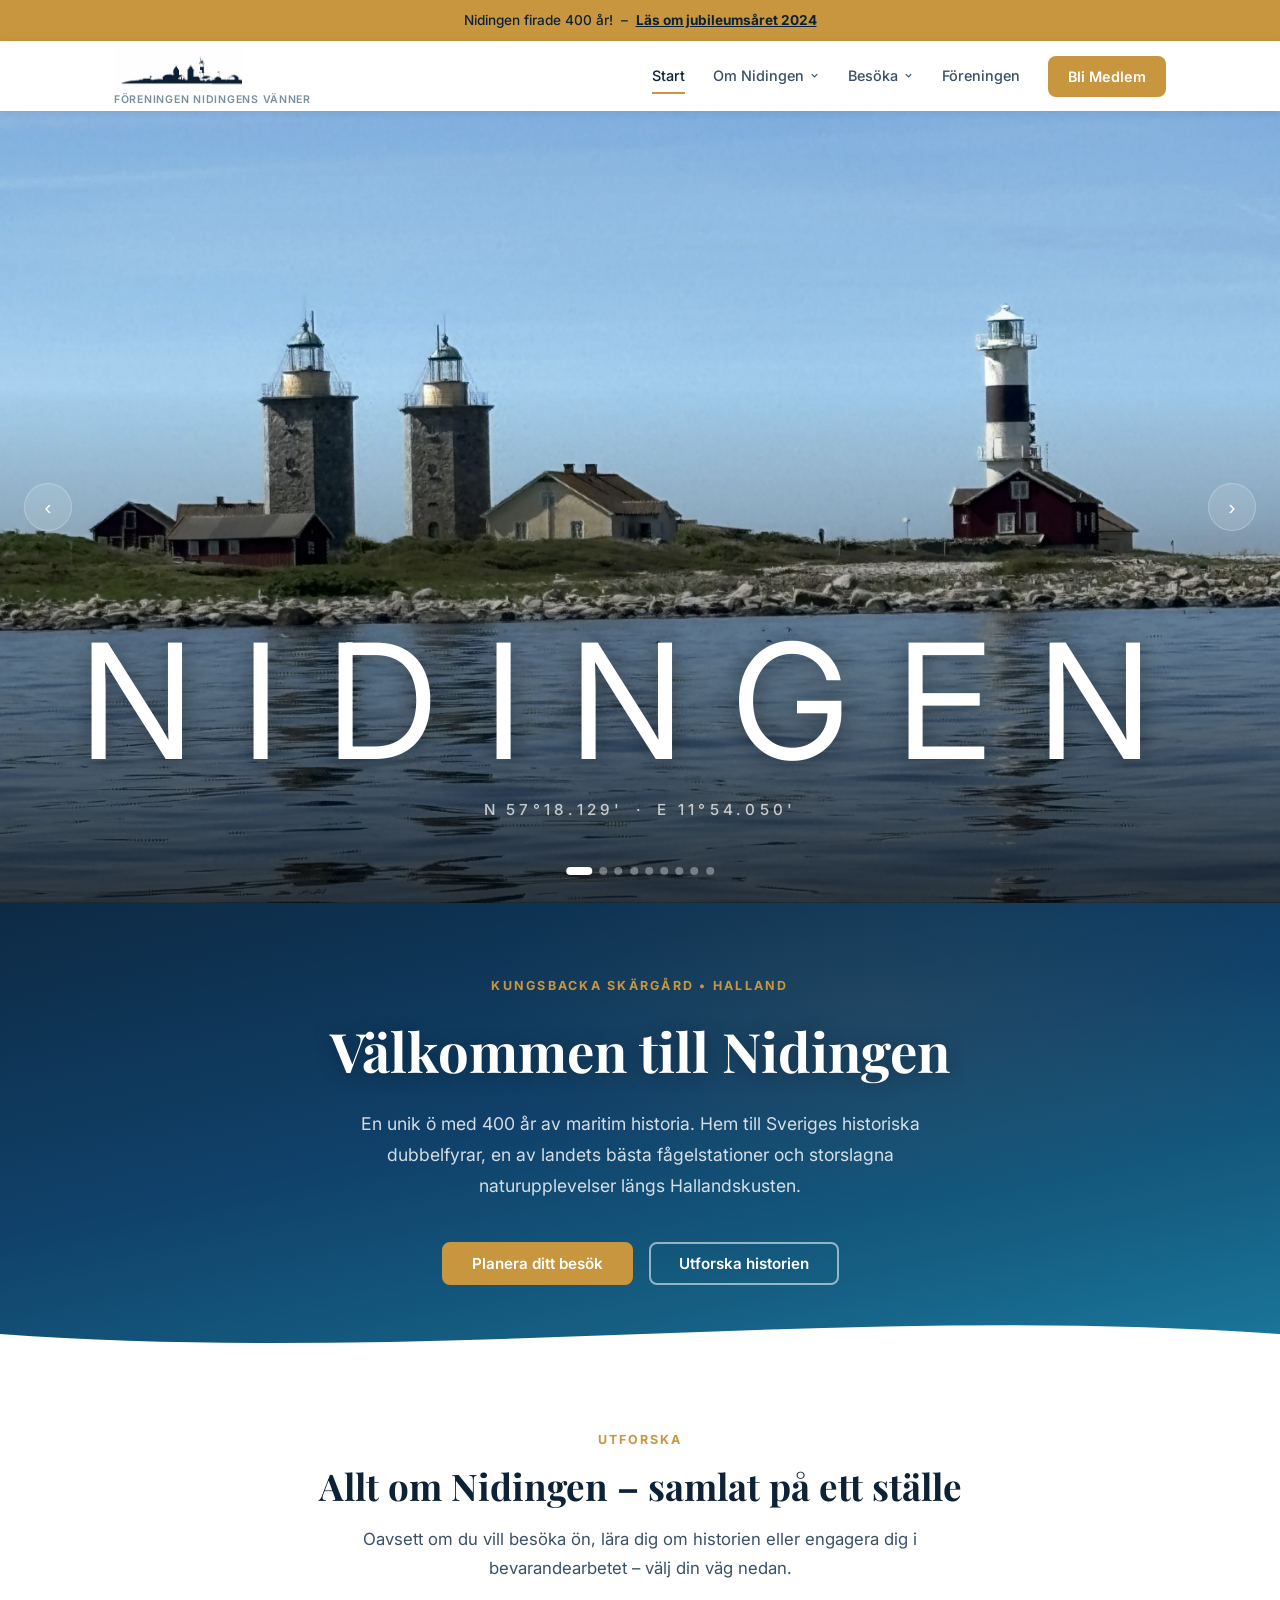
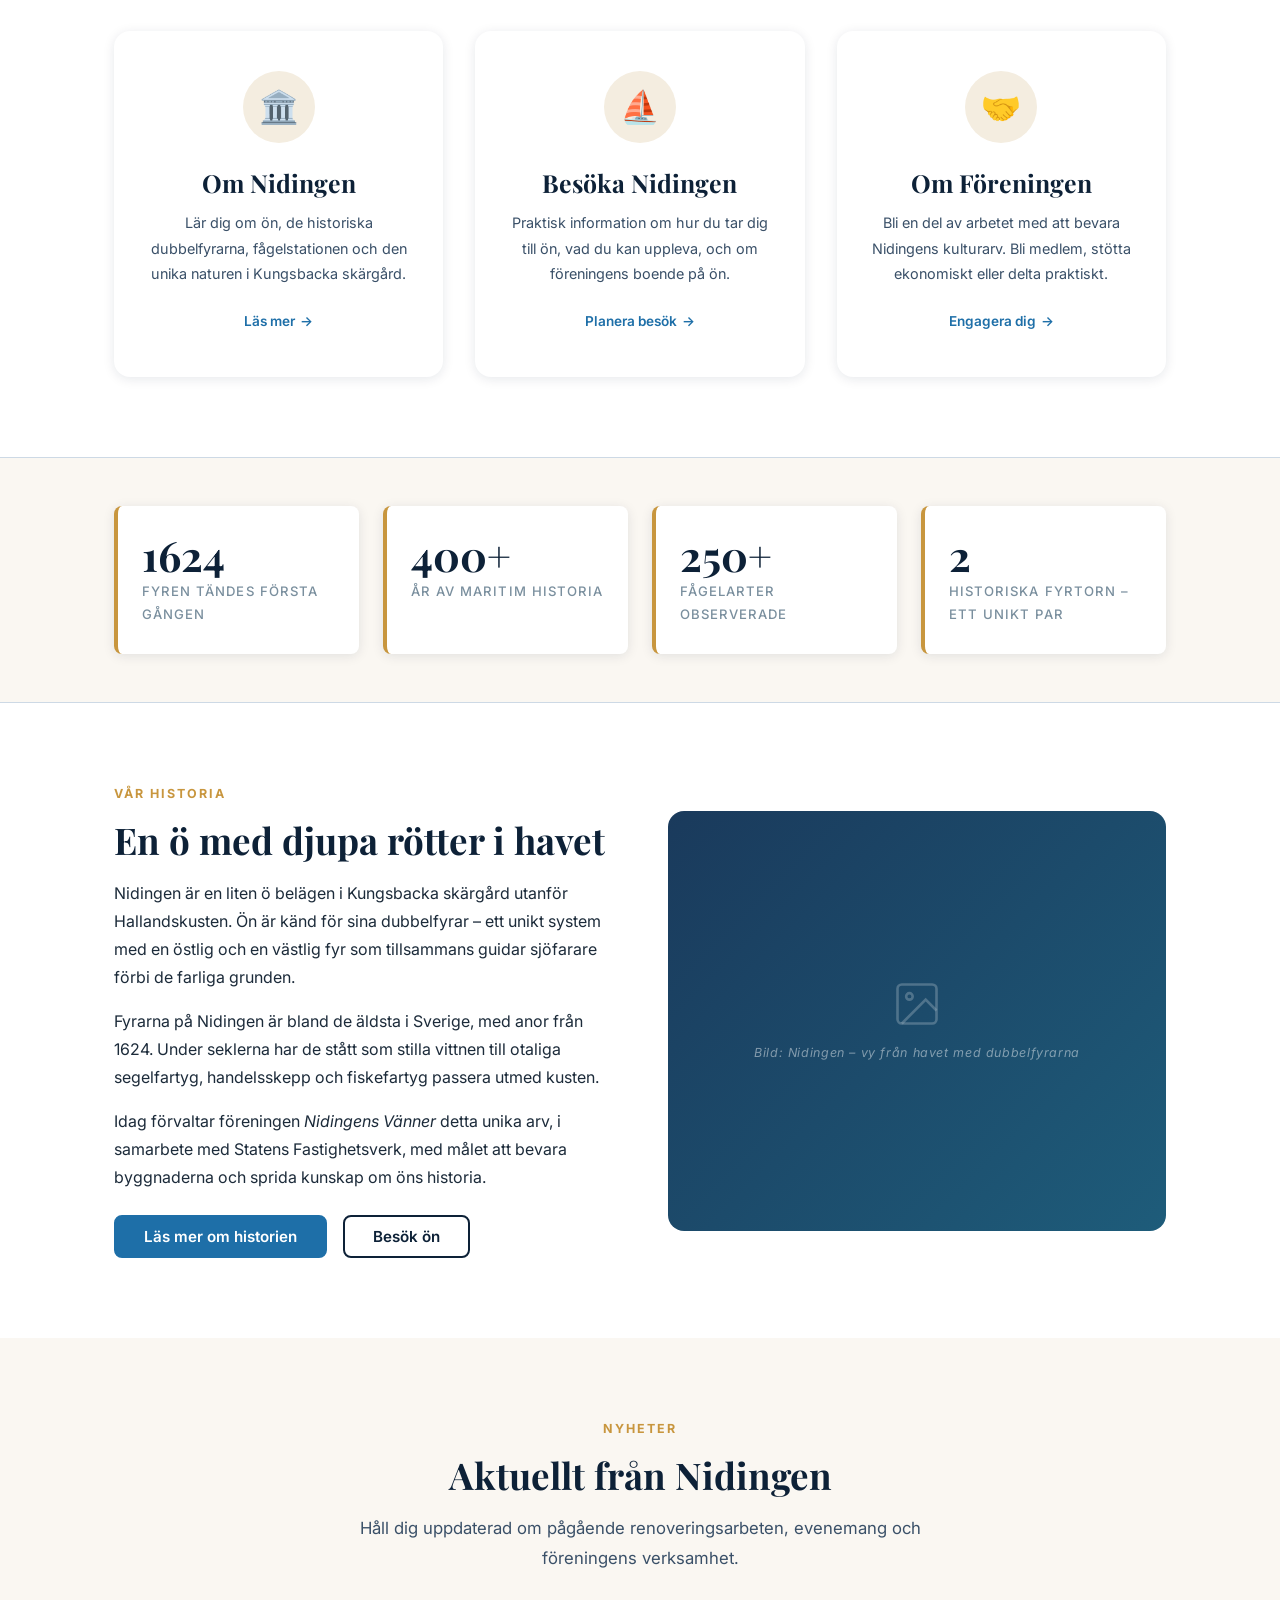
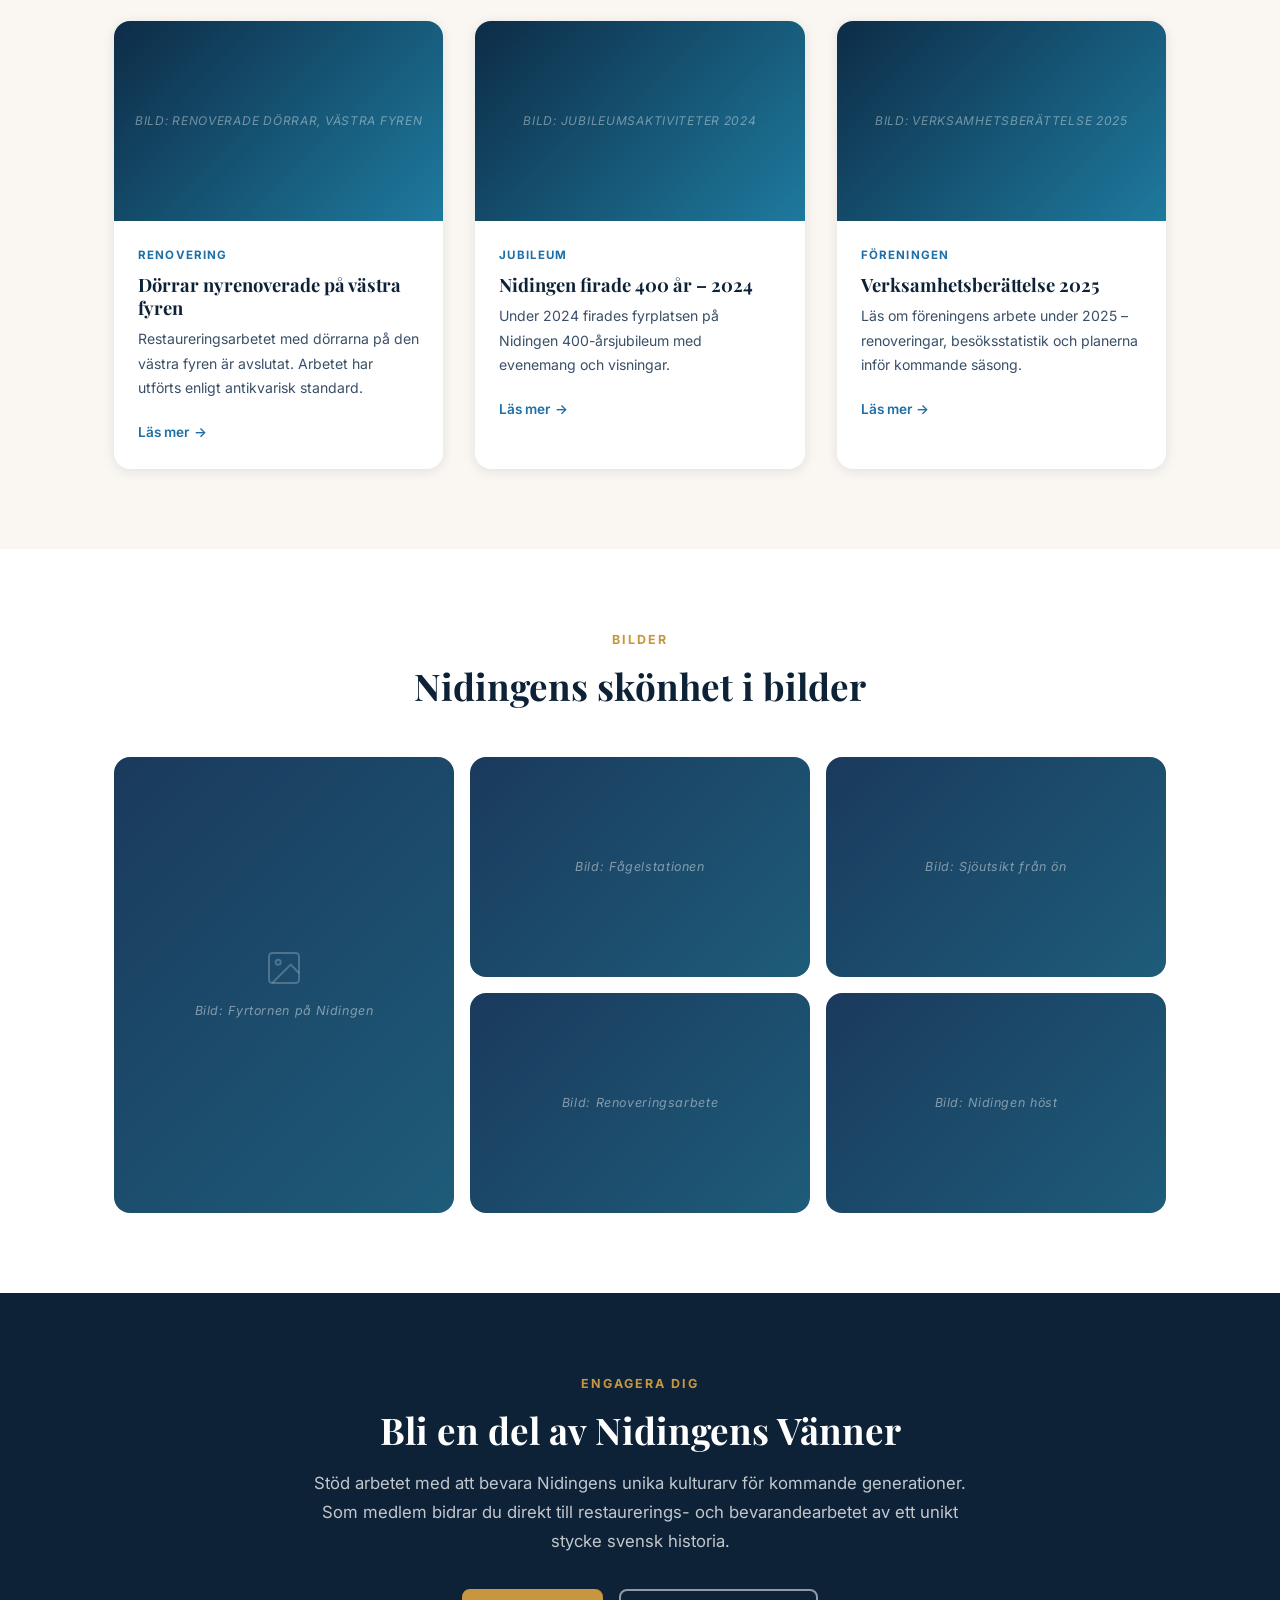
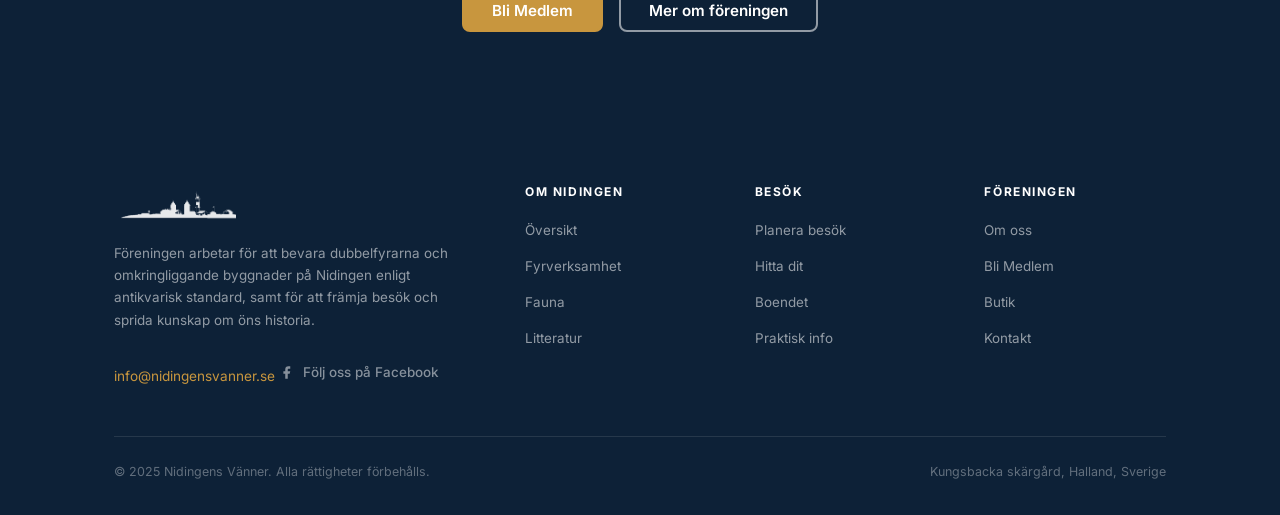
==== commit d9375641: "Add files via upload" ====
--- a/index.html
+++ b/index.html
@@ -46,6 +46,7 @@
           <a href="besoka.html" class="nav-dropdown-trigger">Besöka <svg class="chevron" width="11" height="11" viewBox="0 0 24 24" fill="none" stroke="currentColor" stroke-width="2.5"><polyline points="6 9 12 15 18 9"/></svg></a>
           <div class="nav-dropdown-menu">
             <a href="besoka.html">Planera ditt besök</a>
+            <a href="med-egen-bat.html">Med egen båt</a>
             <a href="bo-pa-nidingen.html">Bo på Nidingen</a>
           </div>
         </div>
--- a/style.css
+++ b/style.css
@@ -229,12 +229,12 @@
   pointer-events: none;
 }
 .slide-location {
-  font-family: 'Playfair Display', Georgia, serif;
+  font-family: 'Inter', system-ui, sans-serif;
   font-size: clamp(4rem, 13vw, 10rem);
-  font-weight: 700;
+  font-weight: 400;
   color: white;
-  letter-spacing: 0.22em;
-  text-shadow: 0 4px 32px rgba(0,0,0,0.55);
+  letter-spacing: 0.30em;
+  text-shadow: 0 2px 24px rgba(0,0,0,0.40);
   margin: 0;
   line-height: 1;
 }
@@ -1070,4 +1070,24 @@
   .container { padding: 0 1rem; }
   .grid-4 { grid-template-columns: 1fr; }
   .page-hero { padding: 3rem 1rem 3rem; }
-}
+
+  /* Slideshow-overlay: tightare spacing på smal skärm */
+  .slide-location {
+    letter-spacing: 0.14em;
+    font-size: clamp(2.8rem, 16vw, 4.5rem);
+  }
+  .slide-coords { letter-spacing: 0.16em; font-size: 0.7rem; }
+
+  /* Videoband kortare på mobil */
+  .page-video { height: 220px; }
+
+  /* Brödsmulor radbryts snyggt */
+  .breadcrumb-inner { flex-wrap: wrap; }
+
+  /* Lite mer luft i bookingkort-body */
+  .booking-card-header,
+  .booking-card-body { padding: 1.25rem; }
+
+  /* Litteratur-lista – enklare layout */
+  .book-item { padding: 1.25rem; }
+}
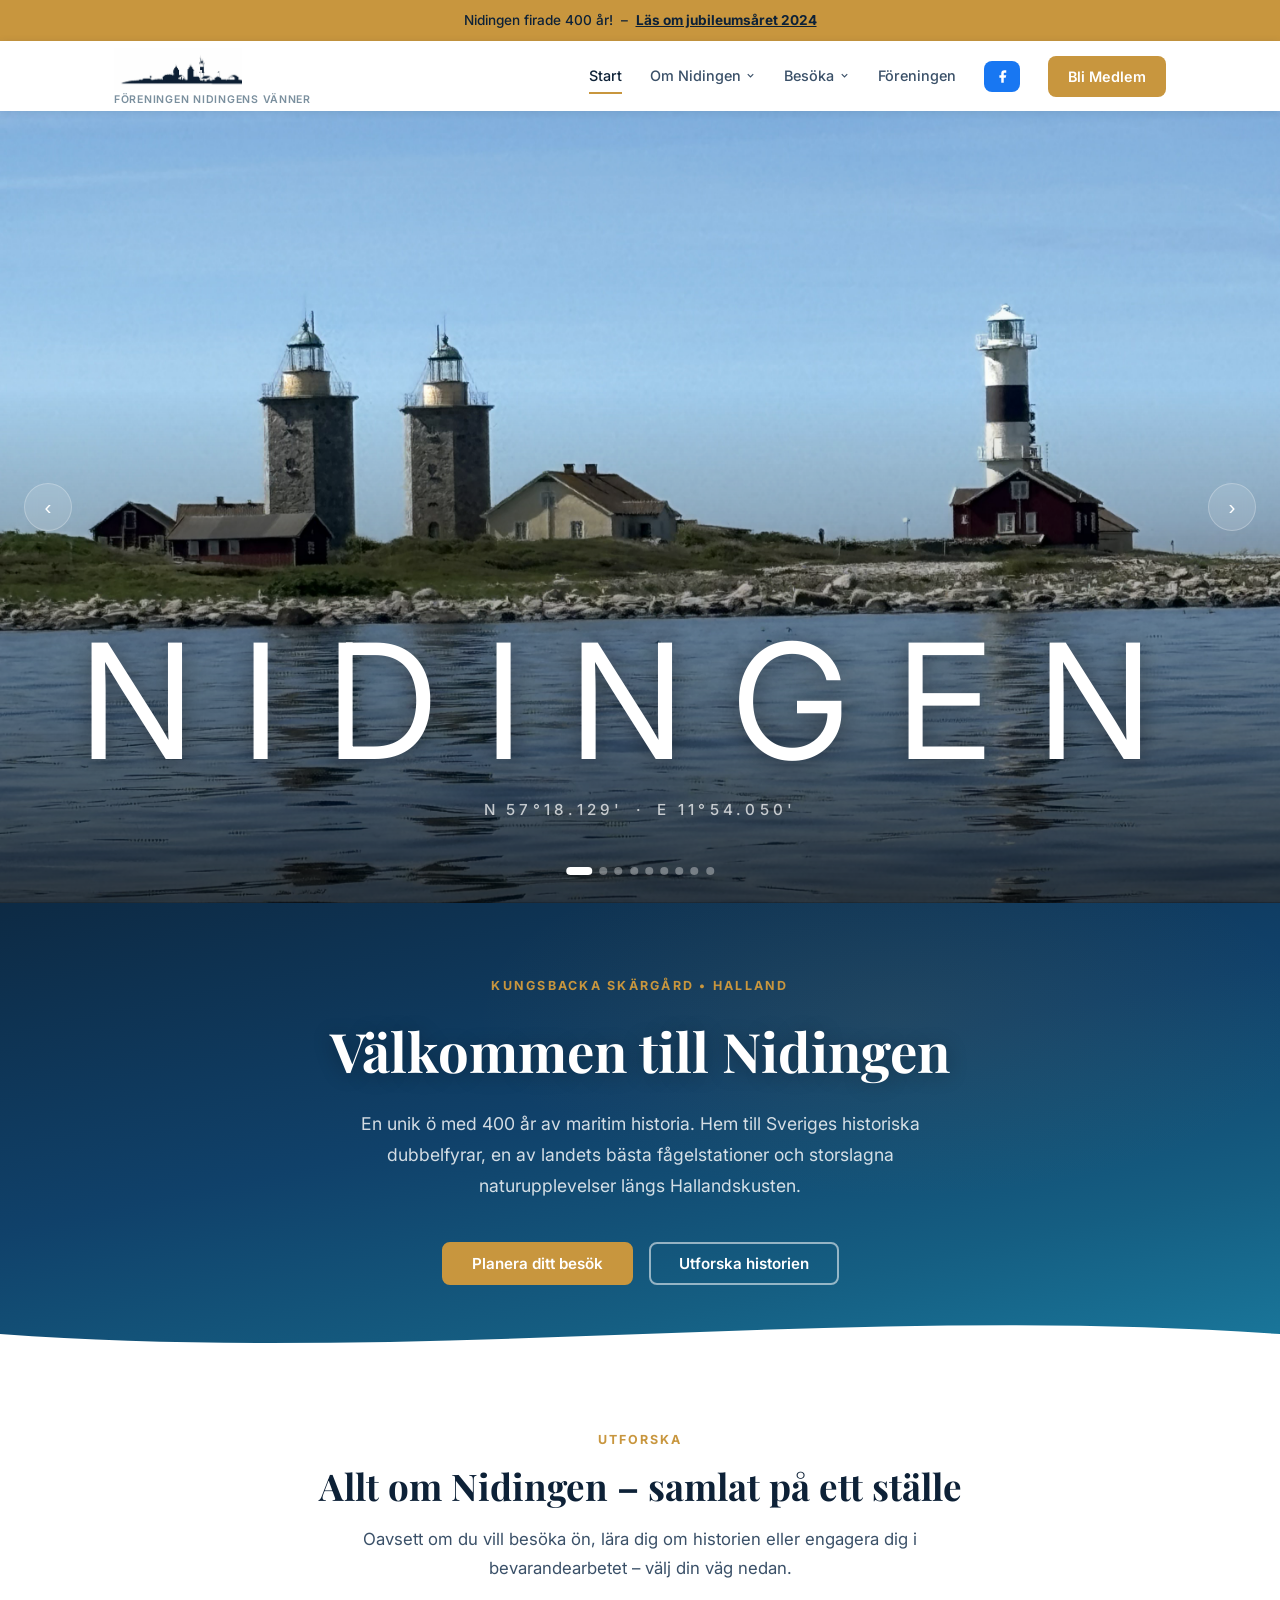
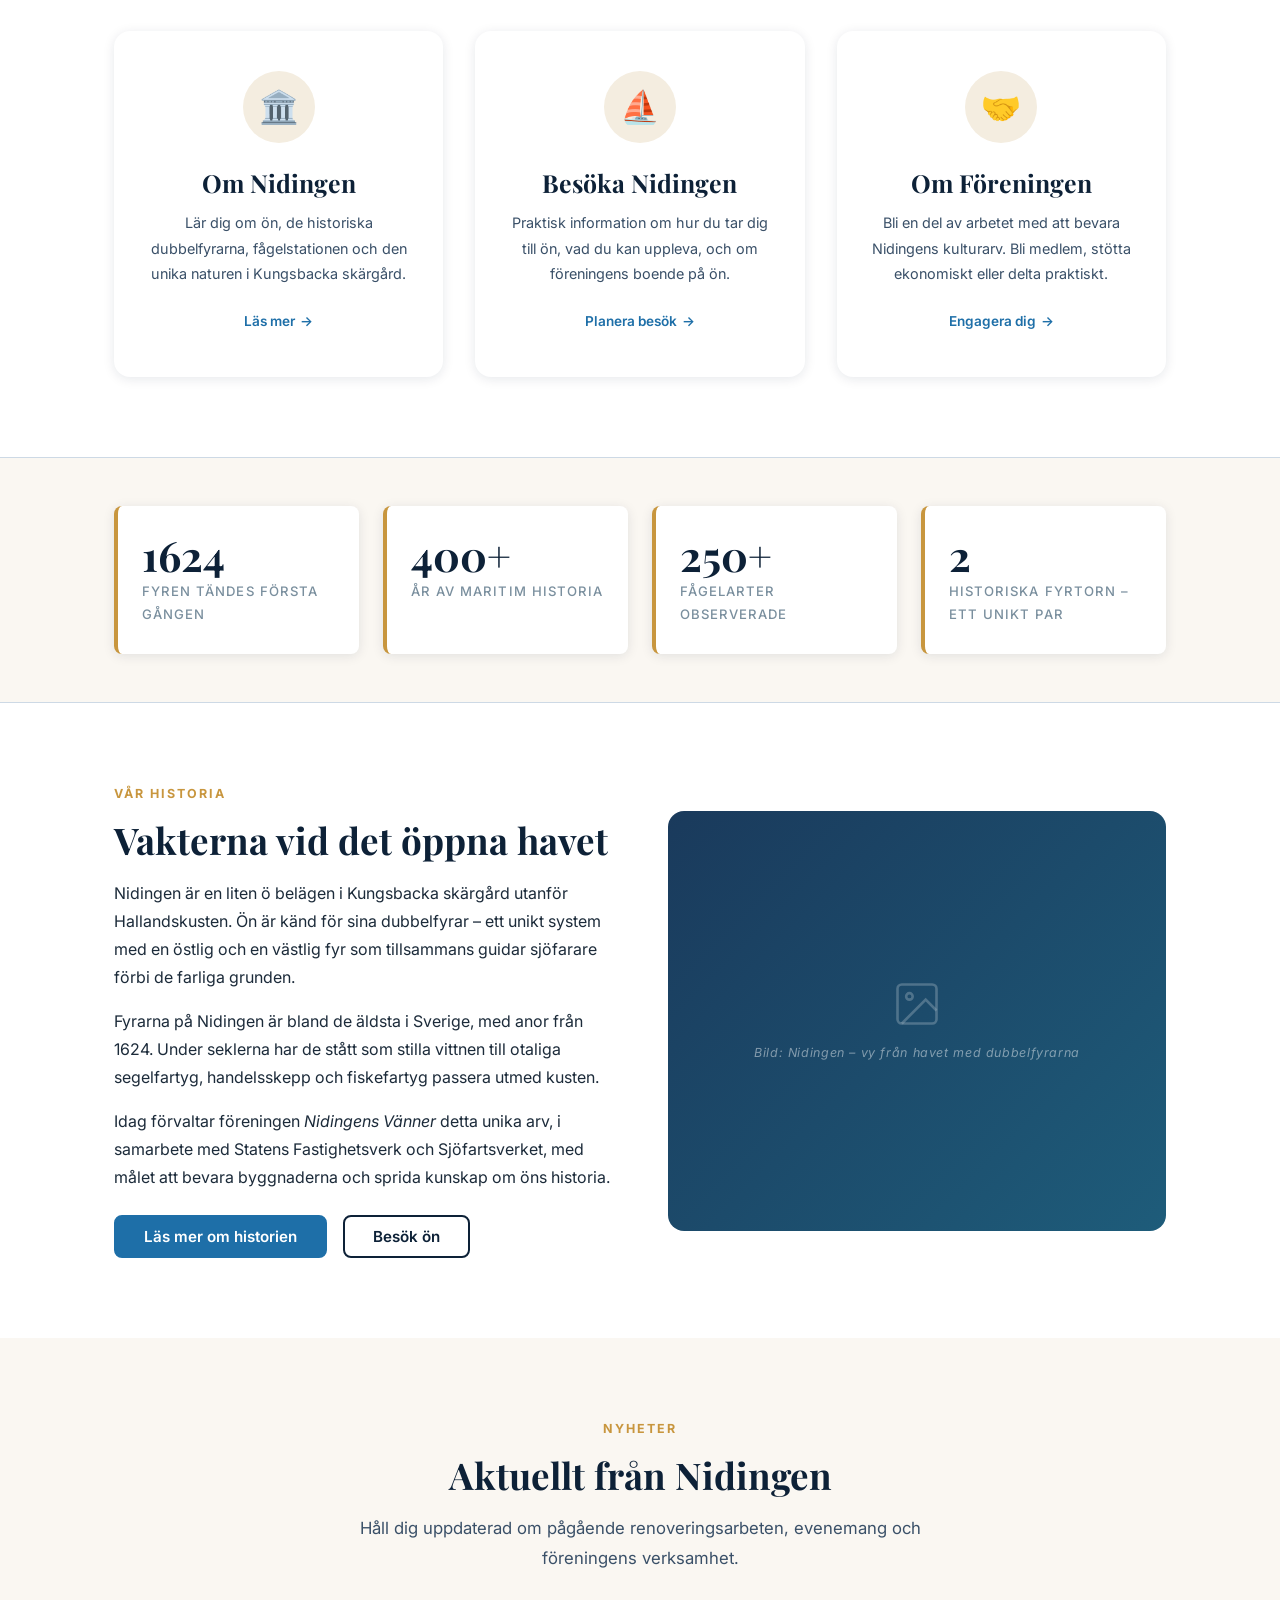
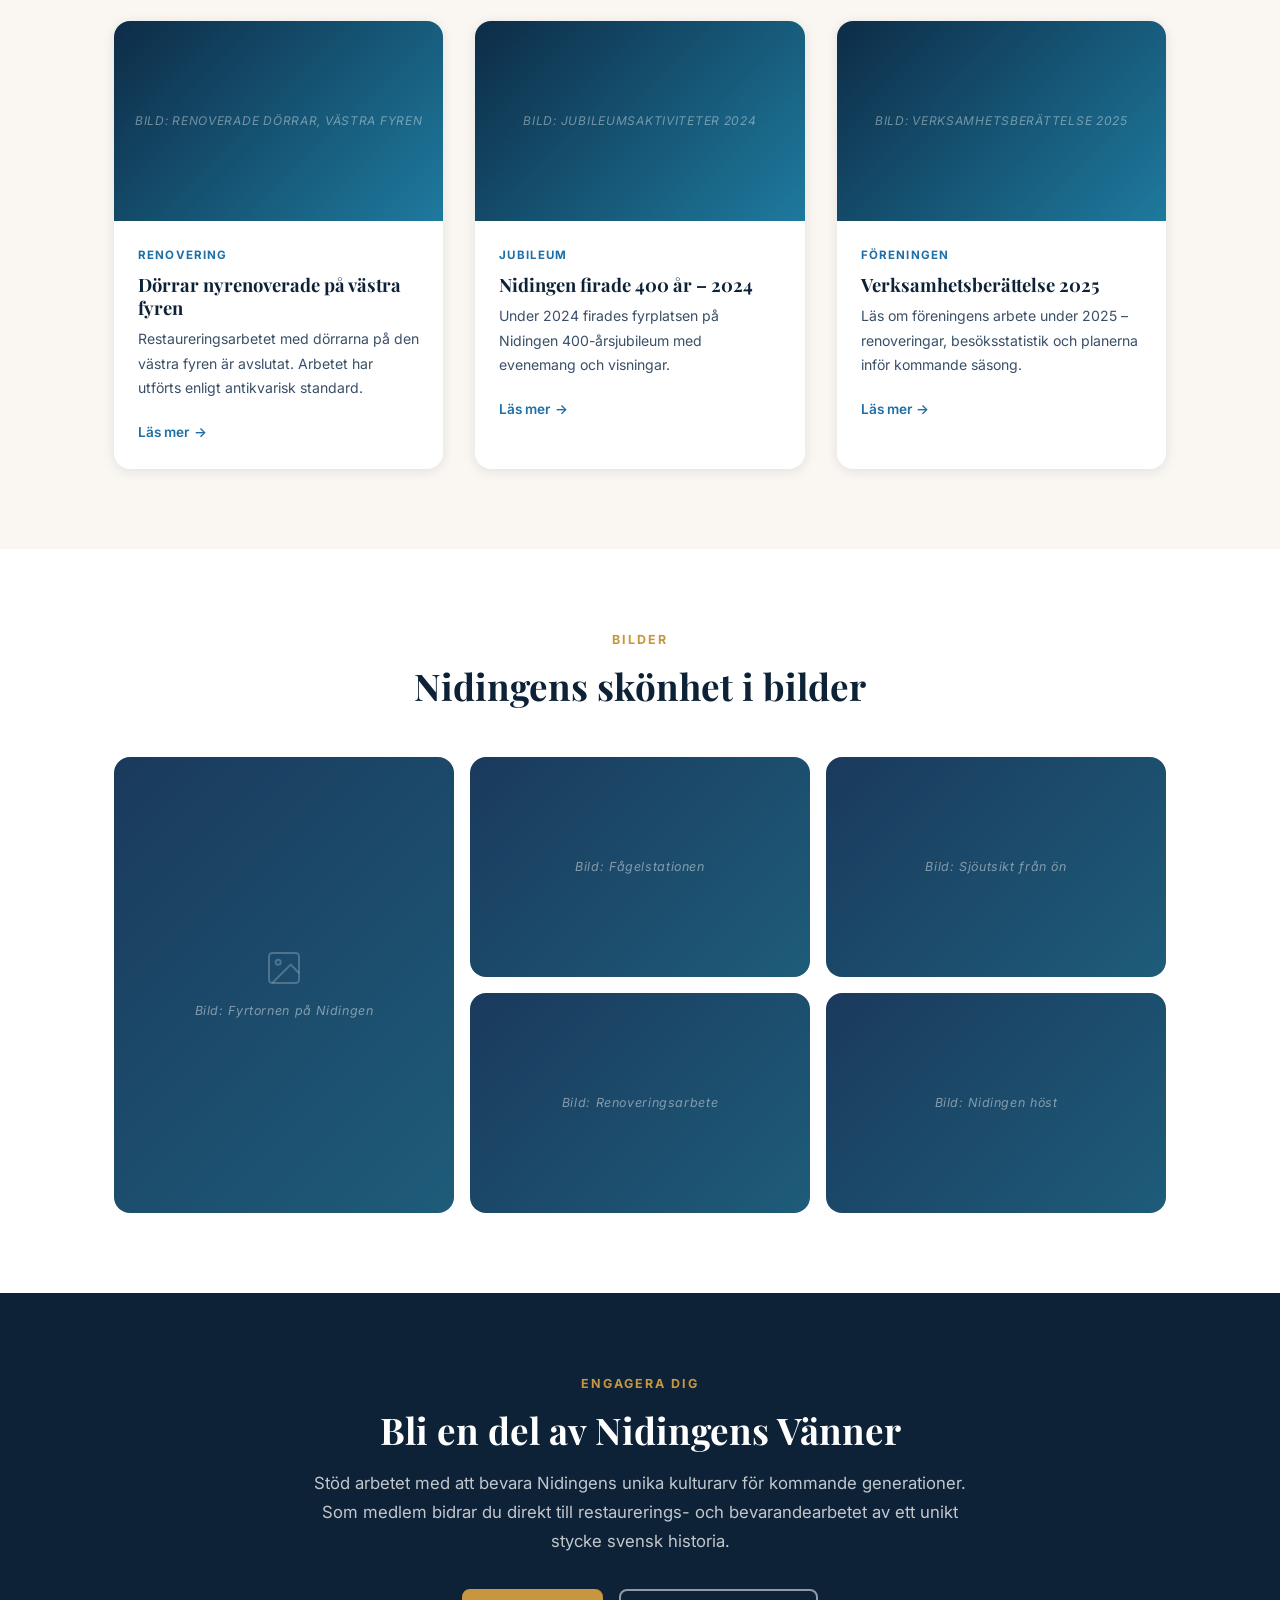
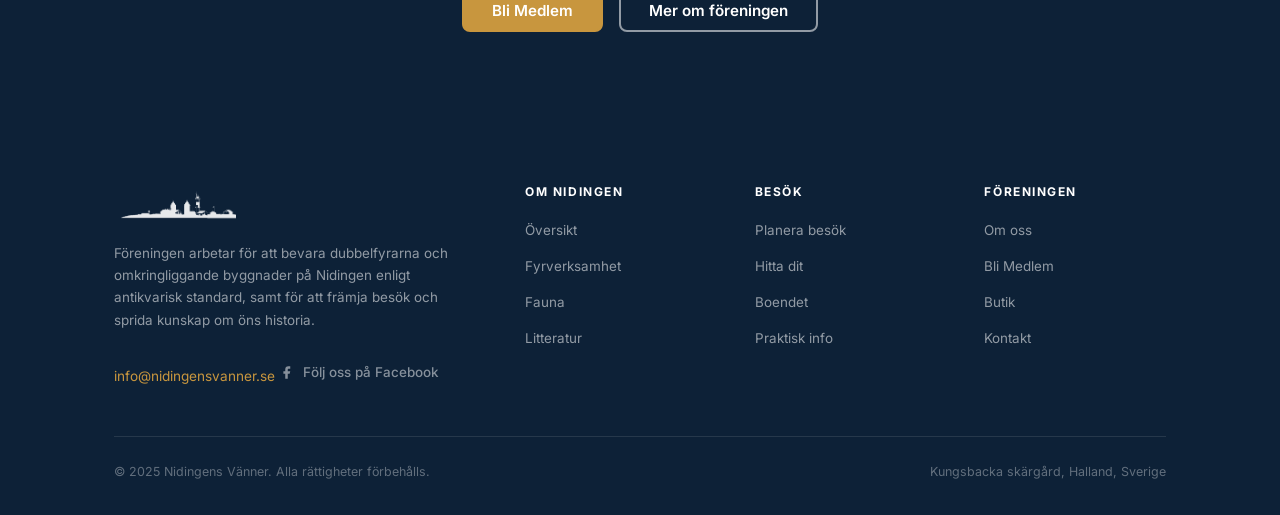
==== commit db605d8d: "Add files via upload" ====
--- a/index.html
+++ b/index.html
@@ -51,6 +51,9 @@
           </div>
         </div>
         <a href="foreningen.html">Föreningen</a>
+        <a href="https://www.facebook.com/NidingensVanner" target="_blank" rel="noopener" class="nav-cta nav-cta--fb" aria-label="Facebook">
+          <svg width="15" height="15" viewBox="0 0 24 24" fill="currentColor"><path d="M18 2h-3a5 5 0 00-5 5v3H7v4h3v8h4v-8h3l1-4h-4V7a1 1 0 011-1h3z"/></svg>
+        </a>
         <a href="foreningen.html#bli-medlem" class="nav-cta">Bli Medlem</a>
       </nav>
     </div>
@@ -216,7 +219,7 @@
       <div class="grid-2">
         <div>
           <span class="eyebrow">Vår historia</span>
-          <h2>En ö med djupa rötter i havet</h2>
+          <h2>Vakterna vid det öppna havet</h2>
           <p>
             Nidingen är en liten ö belägen i Kungsbacka skärgård utanför Hallandskusten. Ön är känd
             för sina dubbelfyrar – ett unikt system med en östlig och en västlig fyr som tillsammans
@@ -229,7 +232,7 @@
           </p>
           <p>
             Idag förvaltar föreningen <em>Nidingens Vänner</em> detta unika arv, i samarbete med
-            Statens Fastighetsverk, med målet att bevara byggnaderna och sprida kunskap om öns historia.
+            Statens Fastighetsverk och Sjöfartsverket, med målet att bevara byggnaderna och sprida kunskap om öns historia.
           </p>
           <div style="display:flex; gap:1rem; margin-top:1.5rem; flex-wrap:wrap;">
             <a href="om-nidingen.html" class="btn btn-ocean">Läs mer om historien</a>
--- a/style.css
+++ b/style.css
@@ -167,6 +167,16 @@
   background: var(--gold-hover) !important;
   transform: translateY(-1px) !important;
   color: var(--white) !important;
+}
+.nav-cta--fb {
+  background: #1877f2 !important;
+  padding: 0.5rem 0.65rem !important;
+  display: inline-flex !important;
+  align-items: center !important;
+  justify-content: center !important;
+}
+.nav-cta--fb:hover {
+  background: #1560c8 !important;
 }
 
 /* ===== BRÖDSMULOR ===== */
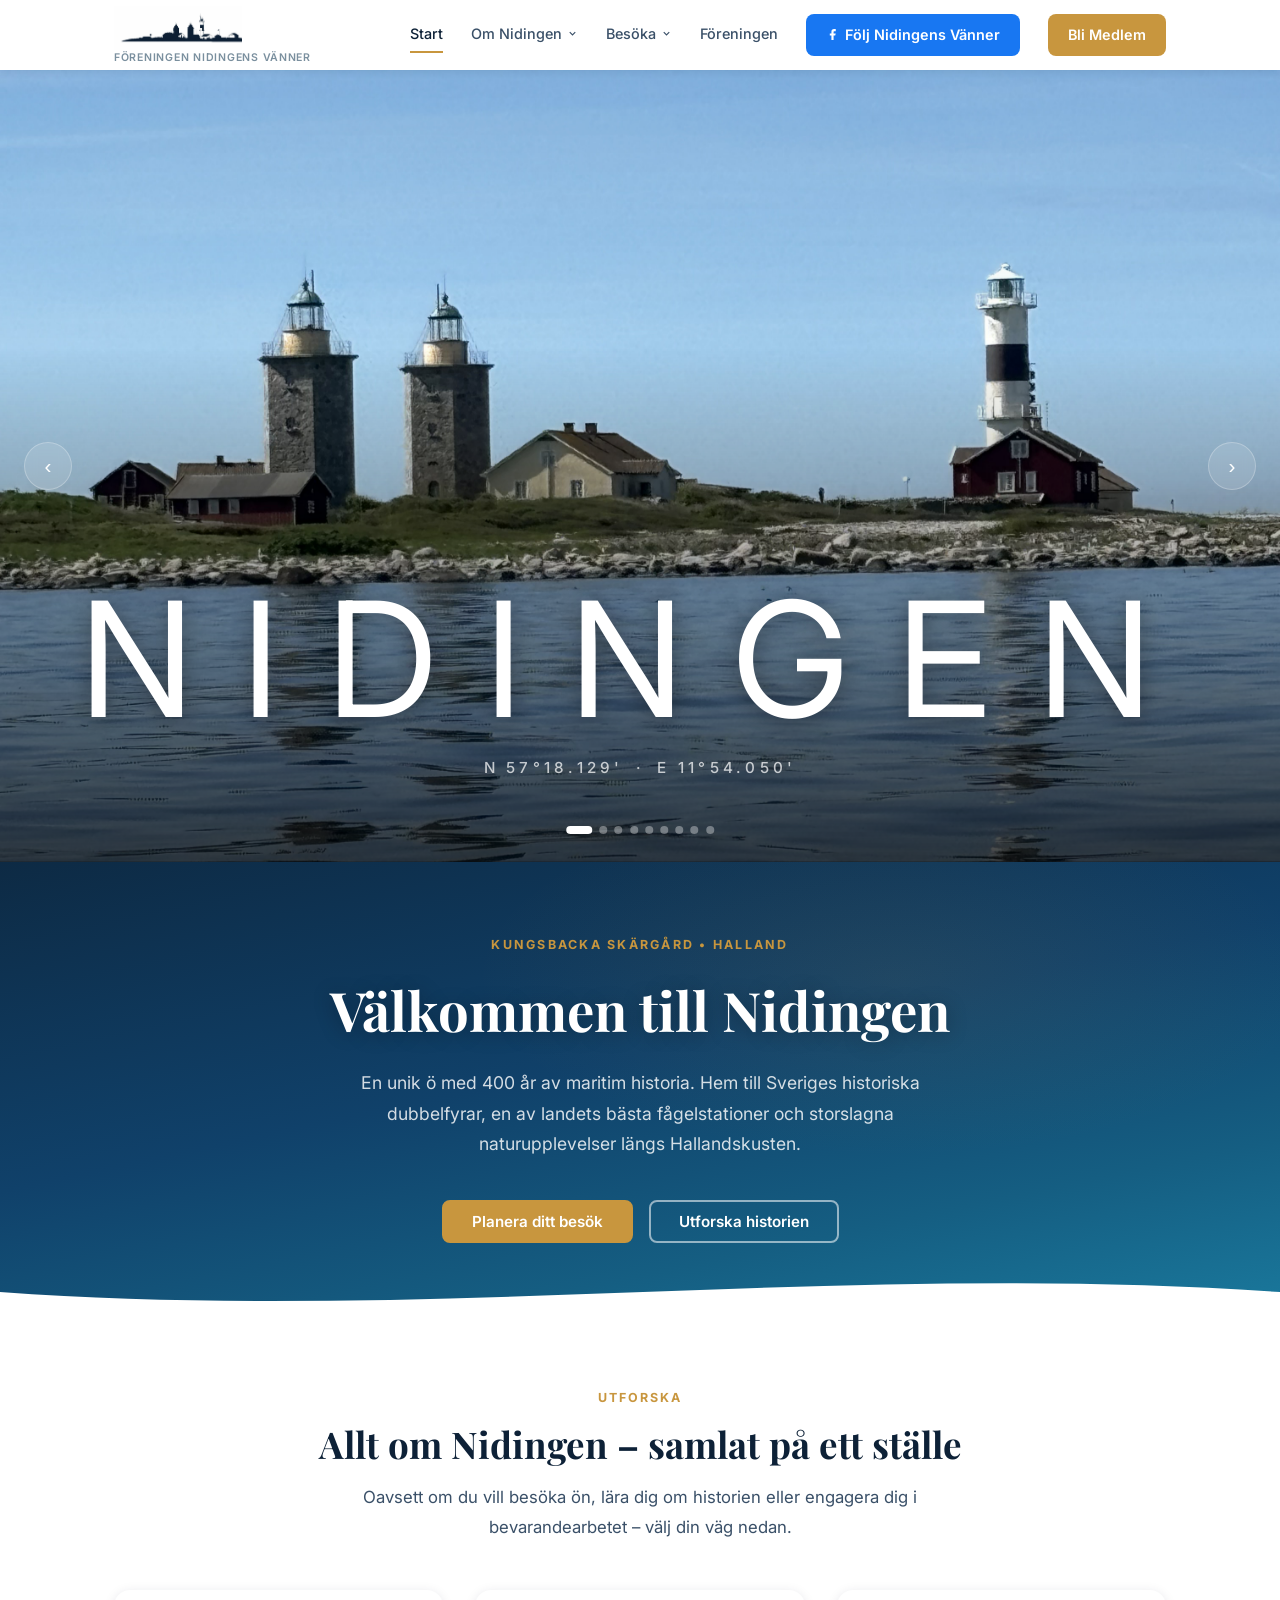
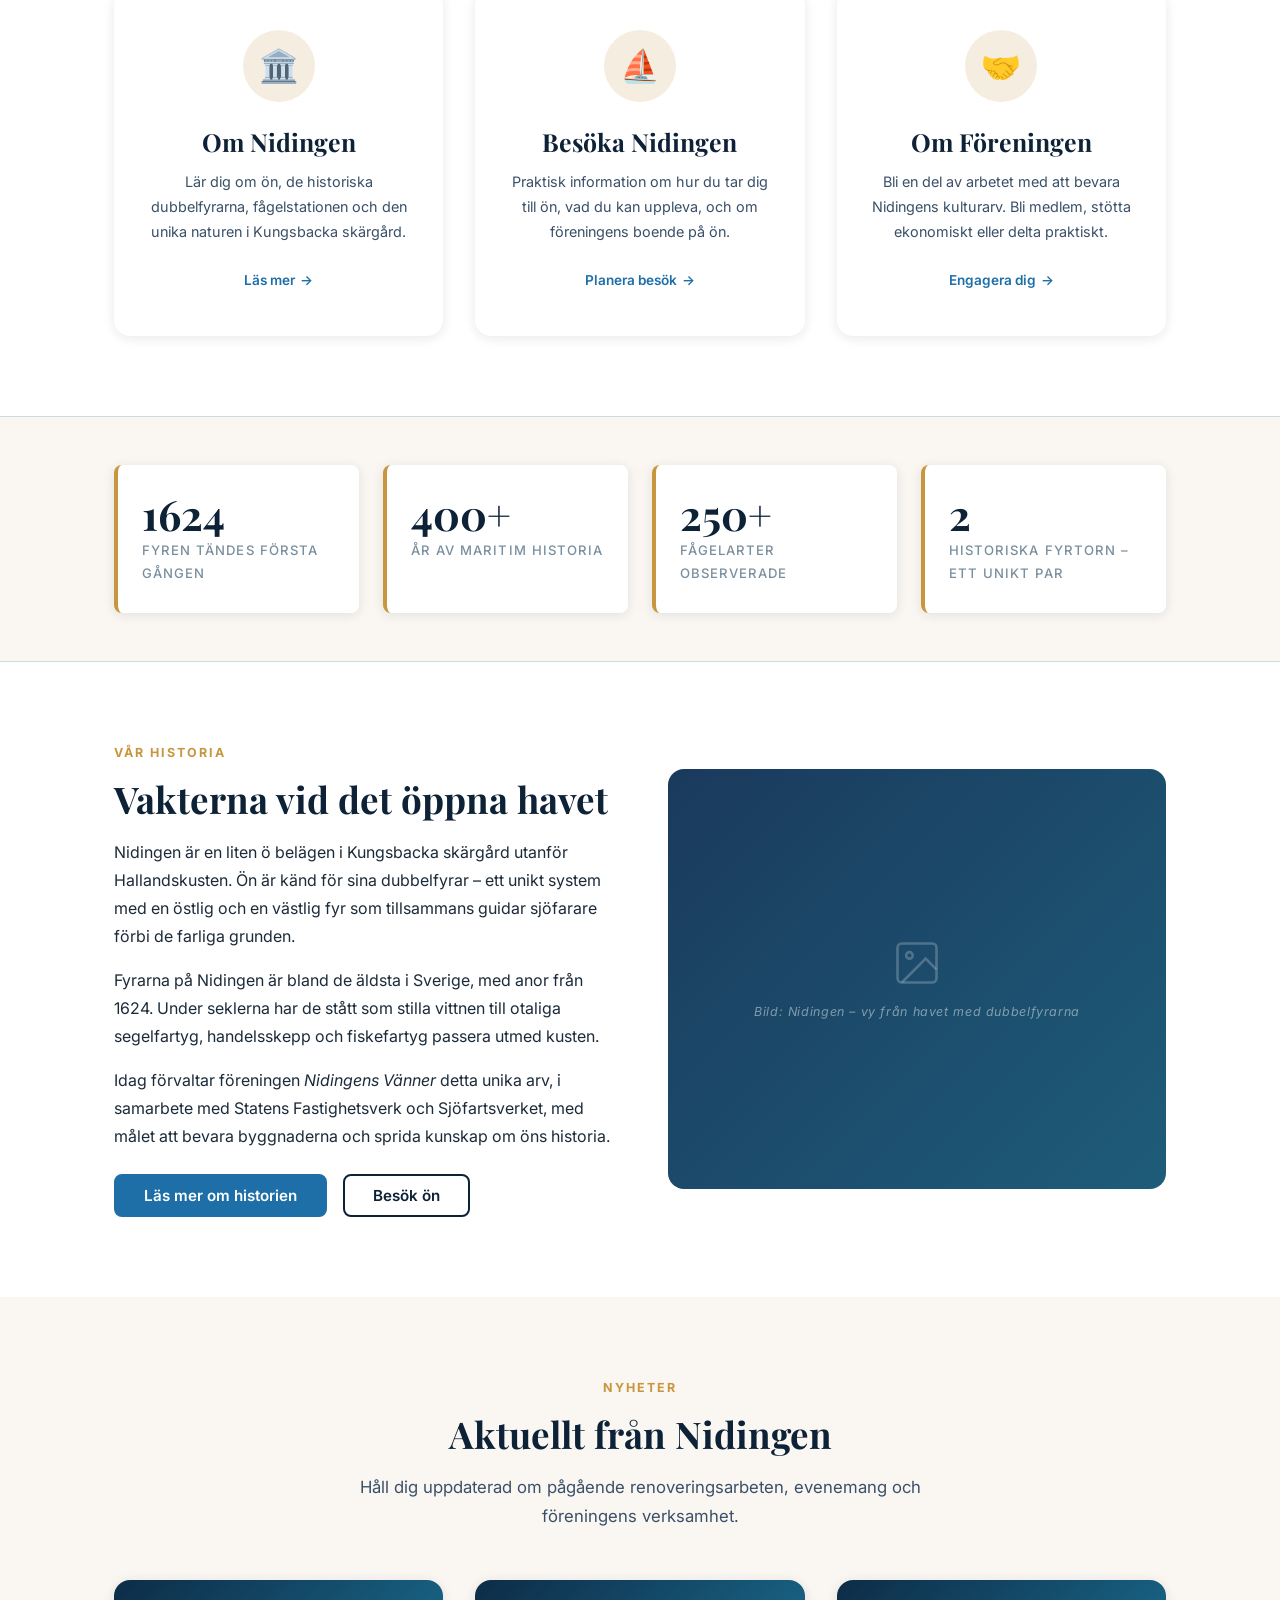
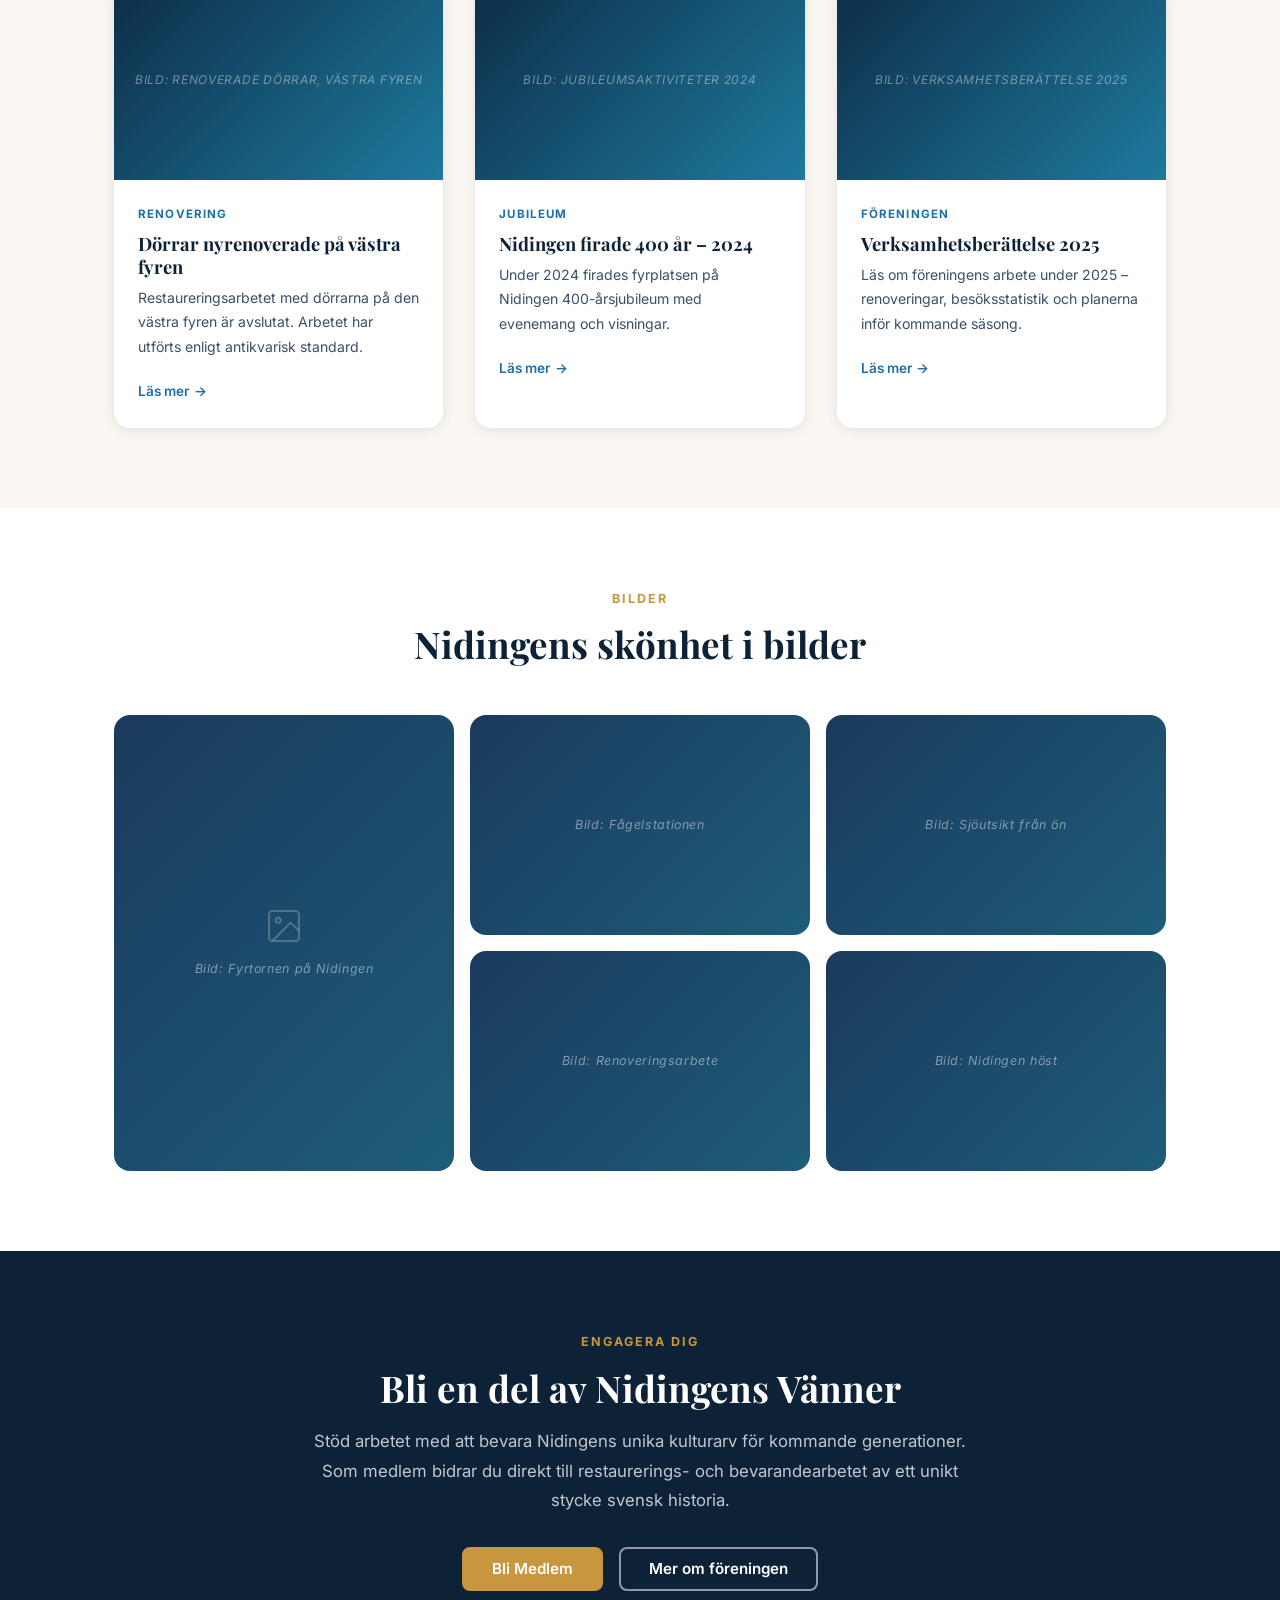
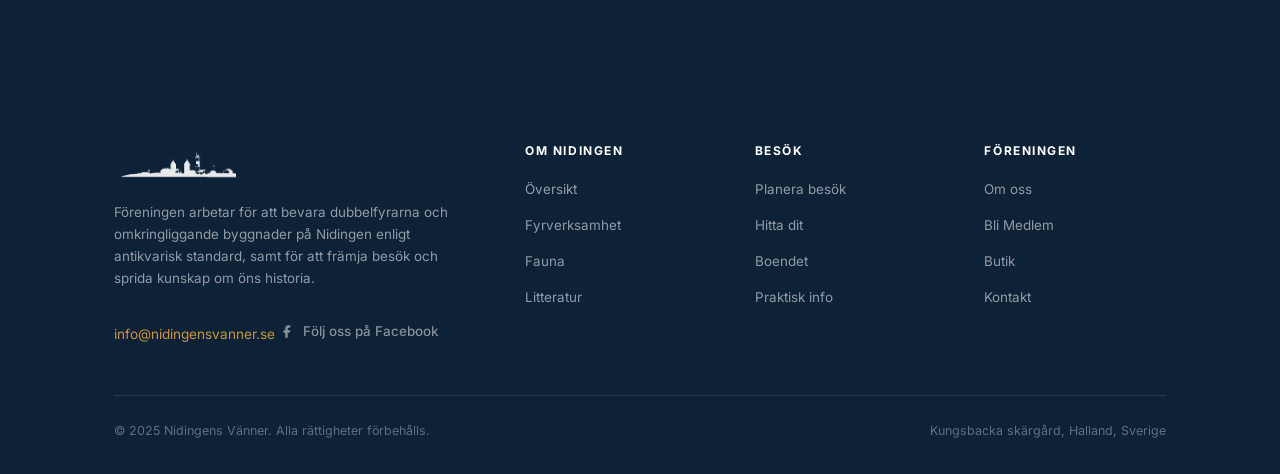
==== commit 78460267: "Add files via upload" ====
--- a/index.html
+++ b/index.html
@@ -11,10 +11,7 @@
 </head>
 <body>
 
-  <!-- Notisband -->
-  <div class="alert-banner">
-    Nidingen firade 400 år! &nbsp;–&nbsp; <a href="foreningen.html">Läs om jubileumsåret 2024</a>
-  </div>
+
 
   <!-- Header -->
   <header class="header">
@@ -51,9 +48,7 @@
           </div>
         </div>
         <a href="foreningen.html">Föreningen</a>
-        <a href="https://www.facebook.com/NidingensVanner" target="_blank" rel="noopener" class="nav-cta nav-cta--fb" aria-label="Facebook">
-          <svg width="15" height="15" viewBox="0 0 24 24" fill="currentColor"><path d="M18 2h-3a5 5 0 00-5 5v3H7v4h3v8h4v-8h3l1-4h-4V7a1 1 0 011-1h3z"/></svg>
-        </a>
+        <a href="https://www.facebook.com/NidingensVanner" target="_blank" rel="noopener" class="nav-cta nav-cta--fb"><svg width="13" height="13" viewBox="0 0 24 24" fill="currentColor" style="flex-shrink:0;"><path d="M18 2h-3a5 5 0 00-5 5v3H7v4h3v8h4v-8h3l1-4h-4V7a1 1 0 011-1h3z"/></svg> Följ Nidingens Vänner</a>
         <a href="foreningen.html#bli-medlem" class="nav-cta">Bli Medlem</a>
       </nav>
     </div>
--- a/style.css
+++ b/style.css
@@ -170,10 +170,9 @@
 }
 .nav-cta--fb {
   background: #1877f2 !important;
-  padding: 0.5rem 0.65rem !important;
   display: inline-flex !important;
   align-items: center !important;
-  justify-content: center !important;
+  gap: 0.4rem !important;
 }
 .nav-cta--fb:hover {
   background: #1560c8 !important;
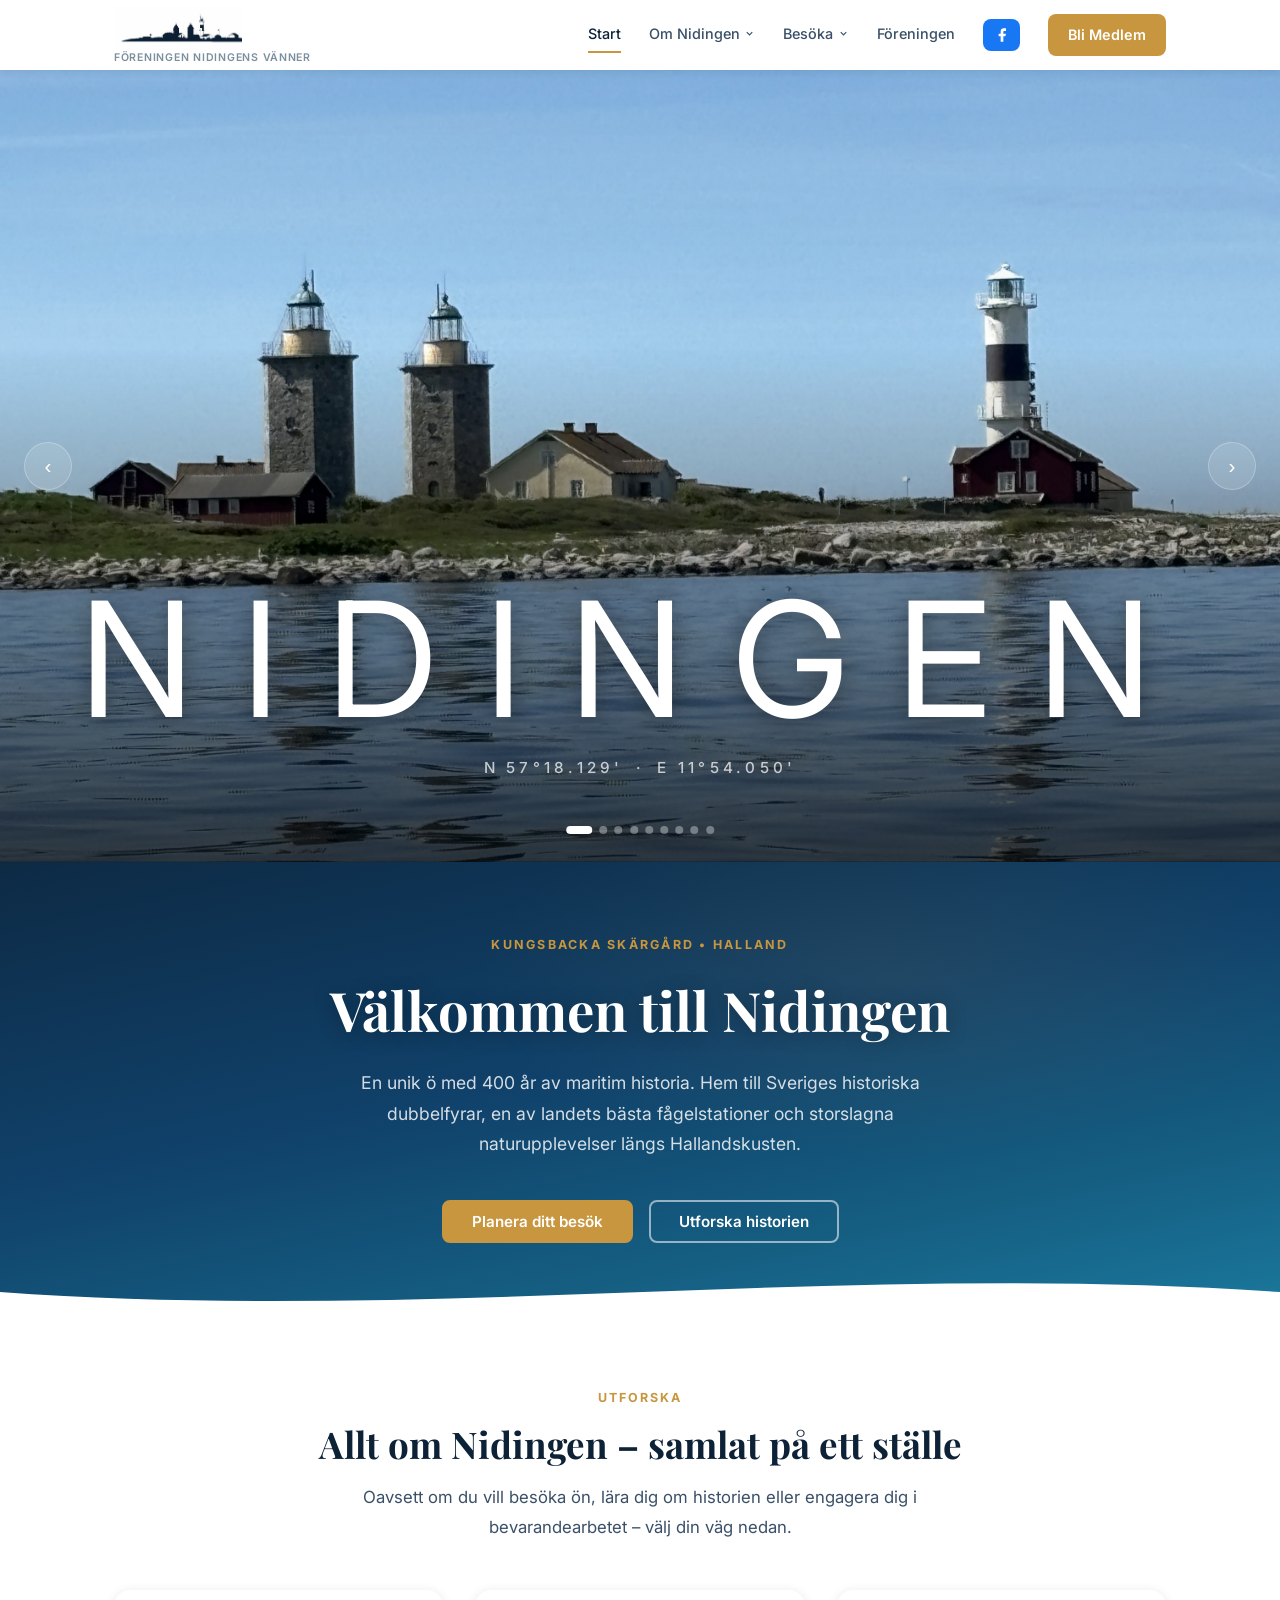
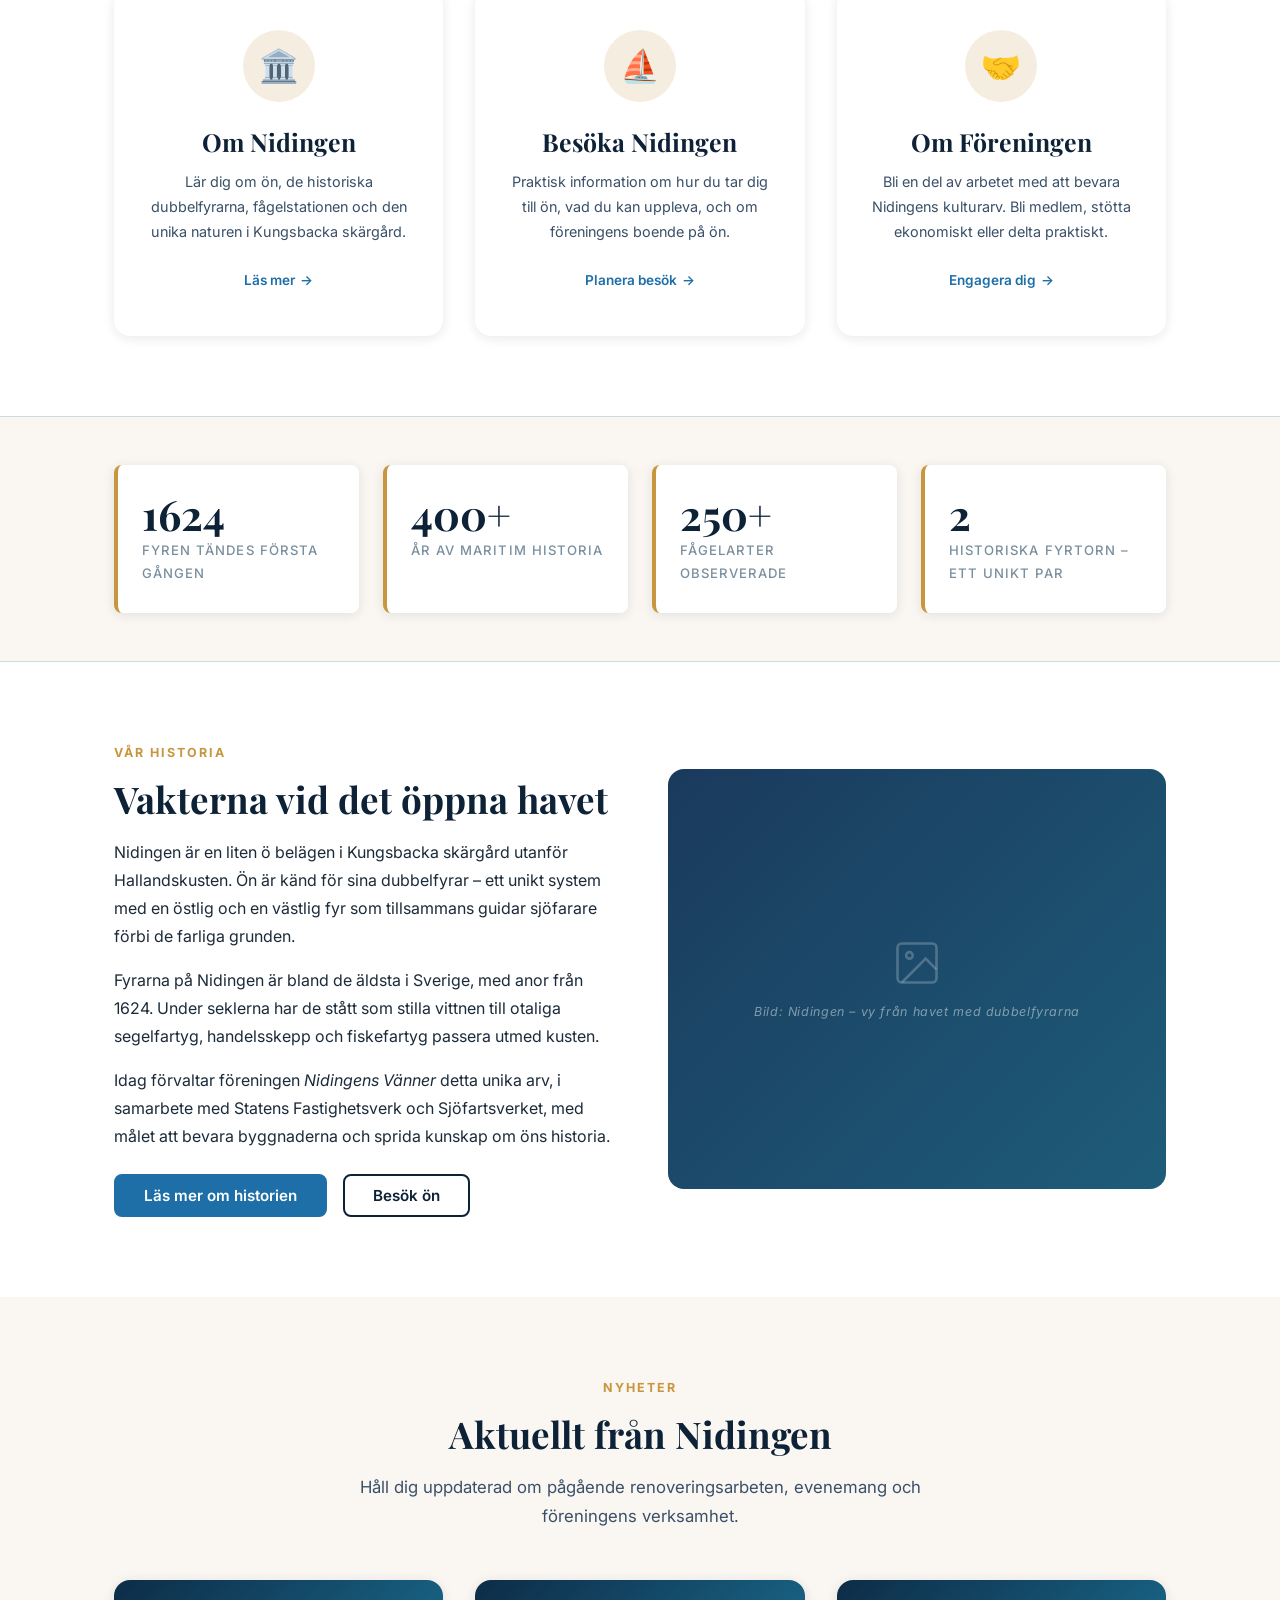
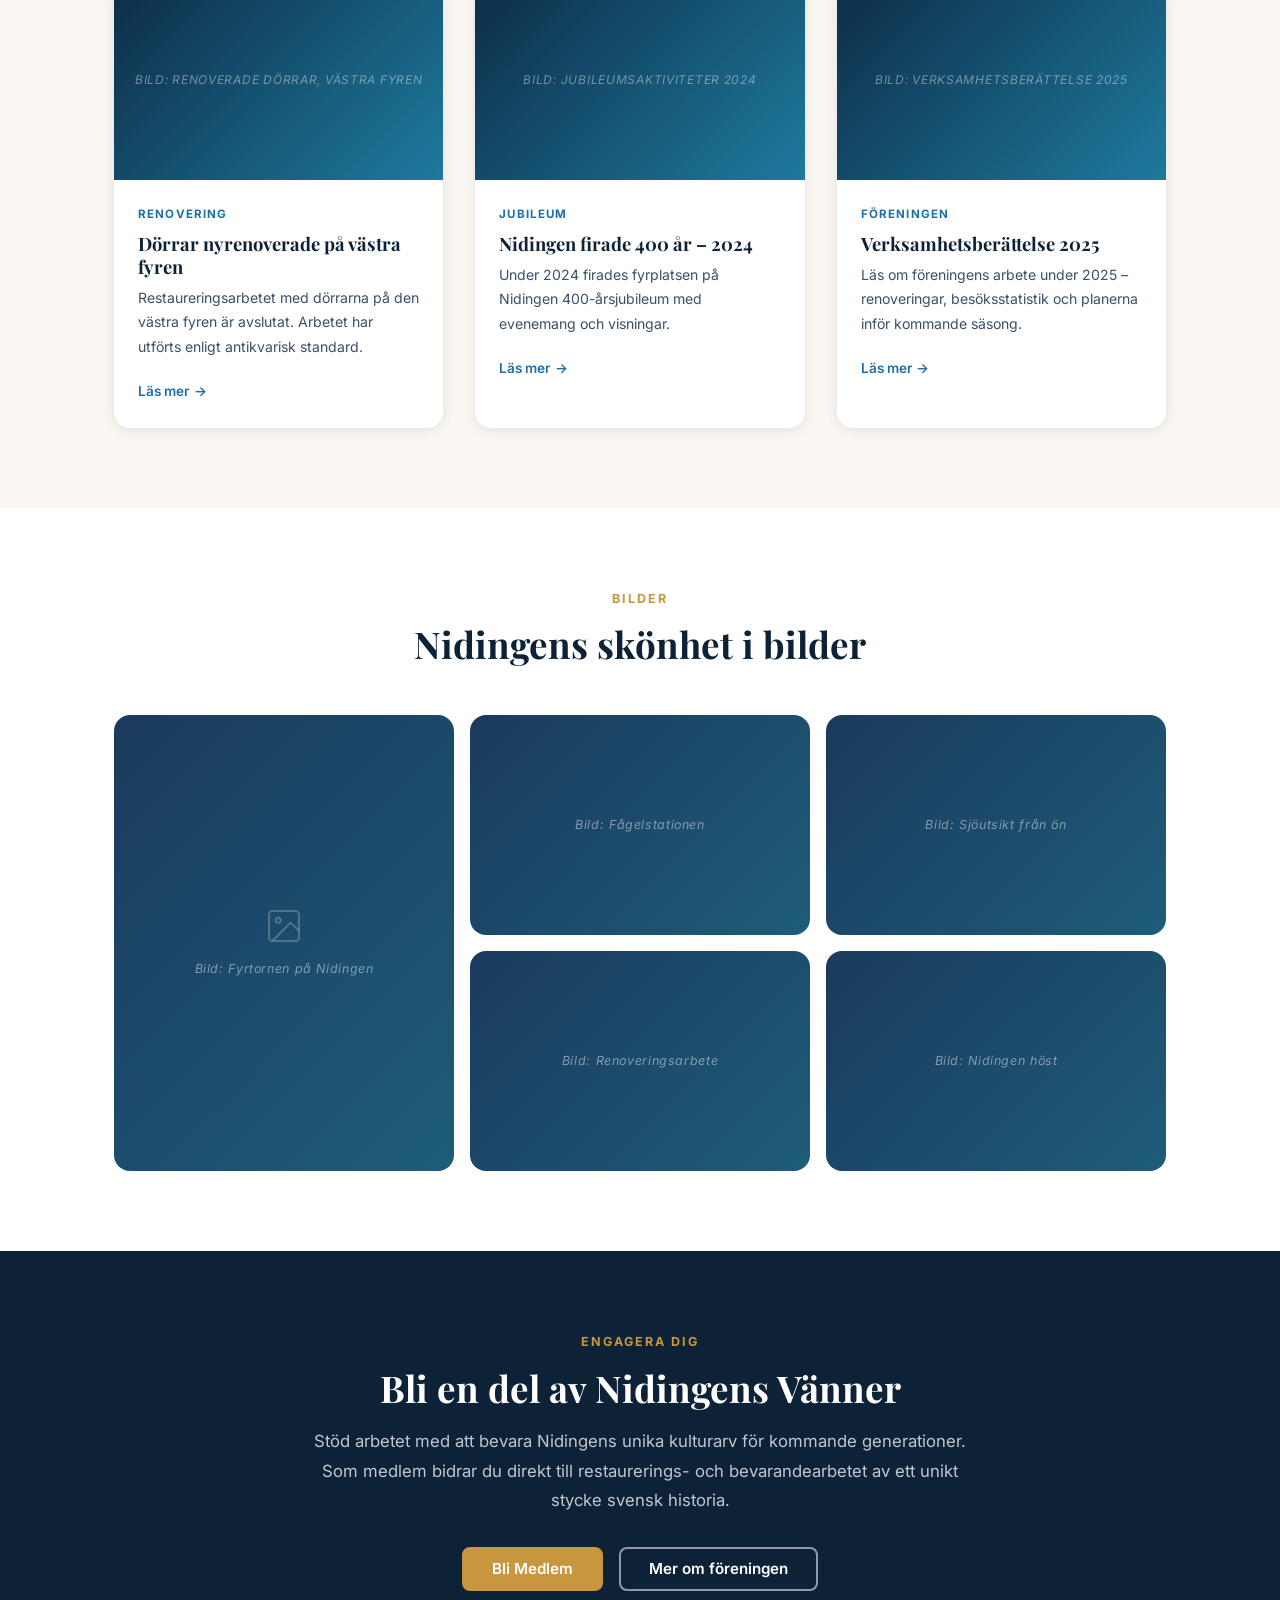
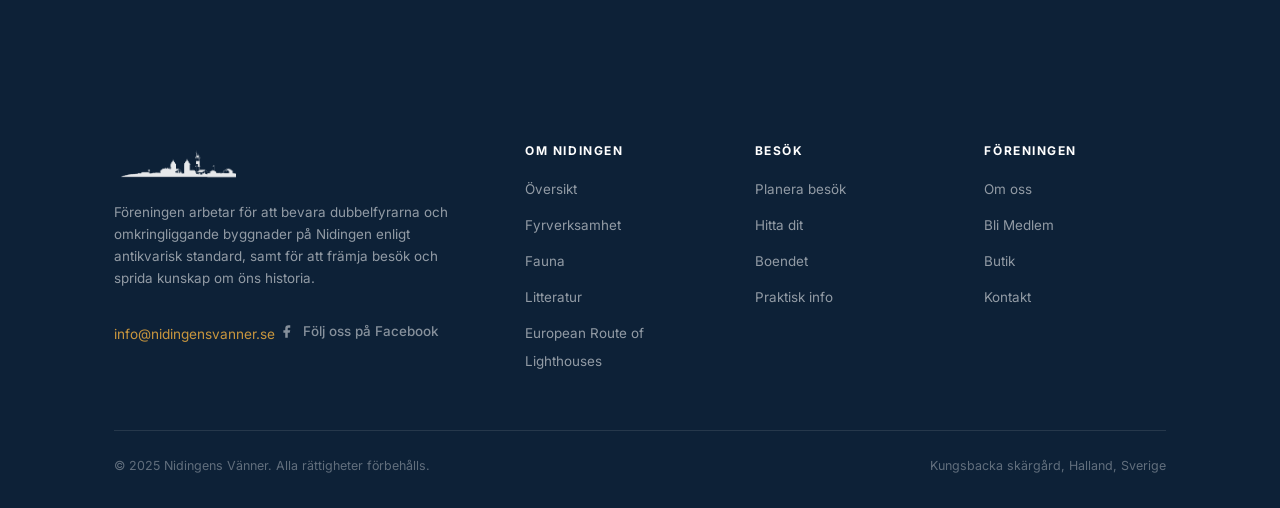
==== commit 37d157c5: "Add files via upload" ====
--- a/index.html
+++ b/index.html
@@ -33,10 +33,10 @@
           <div class="nav-dropdown-menu">
             <a href="om-nidingen.html">Översikt</a>
             <a href="fyrverksamhet.html">Fyrverksamhet</a>
-            <a href="flora.html">Flora</a>
             <a href="fauna.html">Fauna</a>
             <a href="antikvariska.html">Antikvariska dokument</a>
             <a href="litteratur.html">Litteratur</a>
+            <a href="er-ol.html">European Route of Lighthouses</a>
           </div>
         </div>
         <div class="nav-dropdown">
@@ -48,7 +48,7 @@
           </div>
         </div>
         <a href="foreningen.html">Föreningen</a>
-        <a href="https://www.facebook.com/NidingensVanner" target="_blank" rel="noopener" class="nav-cta nav-cta--fb"><svg width="13" height="13" viewBox="0 0 24 24" fill="currentColor" style="flex-shrink:0;"><path d="M18 2h-3a5 5 0 00-5 5v3H7v4h3v8h4v-8h3l1-4h-4V7a1 1 0 011-1h3z"/></svg> Följ Nidingens Vänner</a>
+        <a href="https://www.facebook.com/NidingensVanner" target="_blank" rel="noopener" class="nav-cta nav-cta--fb" aria-label="Följ oss på Facebook"><svg width="16" height="16" viewBox="0 0 24 24" fill="currentColor"><path d="M18 2h-3a5 5 0 00-5 5v3H7v4h3v8h4v-8h3l1-4h-4V7a1 1 0 011-1h3z"/></svg></a>
         <a href="foreningen.html#bli-medlem" class="nav-cta">Bli Medlem</a>
       </nav>
     </div>
@@ -358,6 +358,7 @@
             <li><a href="fyrverksamhet.html">Fyrverksamhet</a></li>
             <li><a href="fauna.html">Fauna</a></li>
             <li><a href="litteratur.html">Litteratur</a></li>
+            <li><a href="er-ol.html">European Route of Lighthouses</a></li>
           </ul>
         </div>
         <div class="footer-col">
--- a/style.css
+++ b/style.css
@@ -170,9 +170,10 @@
 }
 .nav-cta--fb {
   background: #1877f2 !important;
+  padding: 0.5rem 0.65rem !important;
   display: inline-flex !important;
   align-items: center !important;
-  gap: 0.4rem !important;
+  justify-content: center !important;
 }
 .nav-cta--fb:hover {
   background: #1560c8 !important;
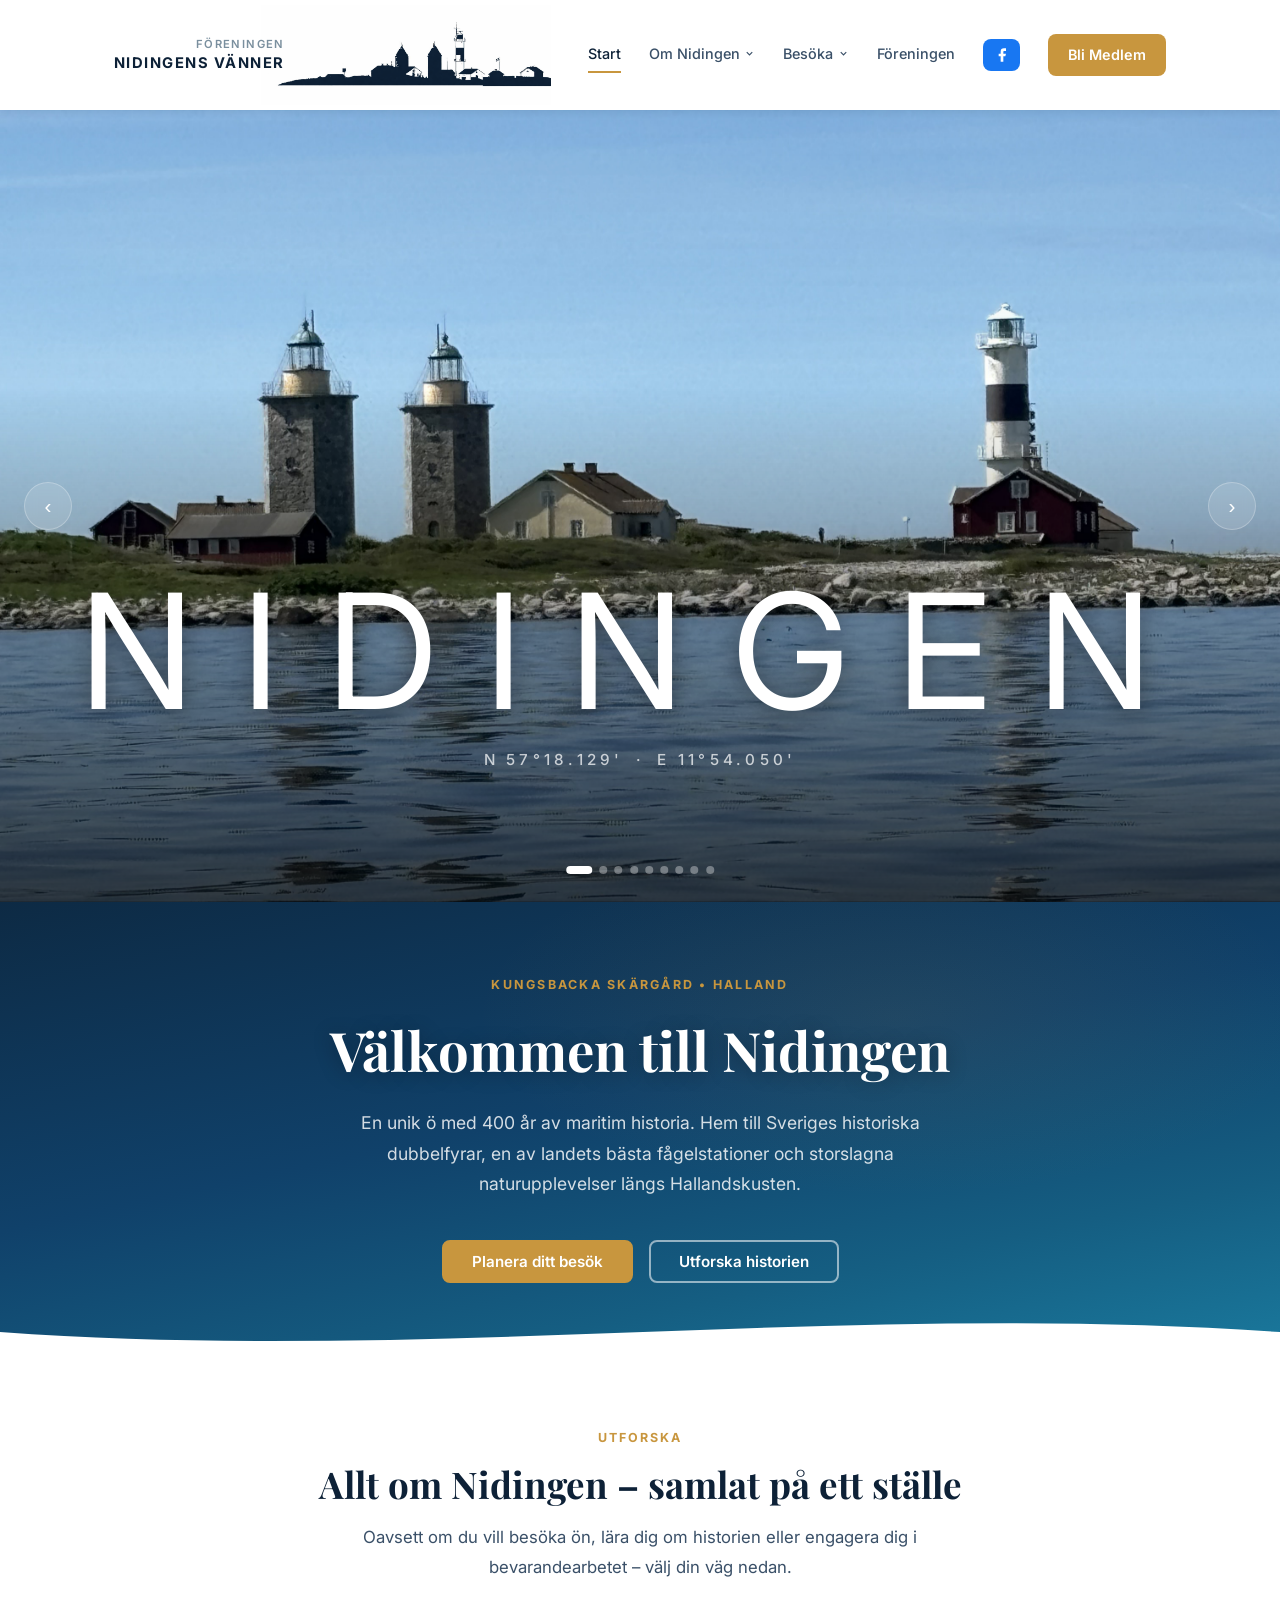
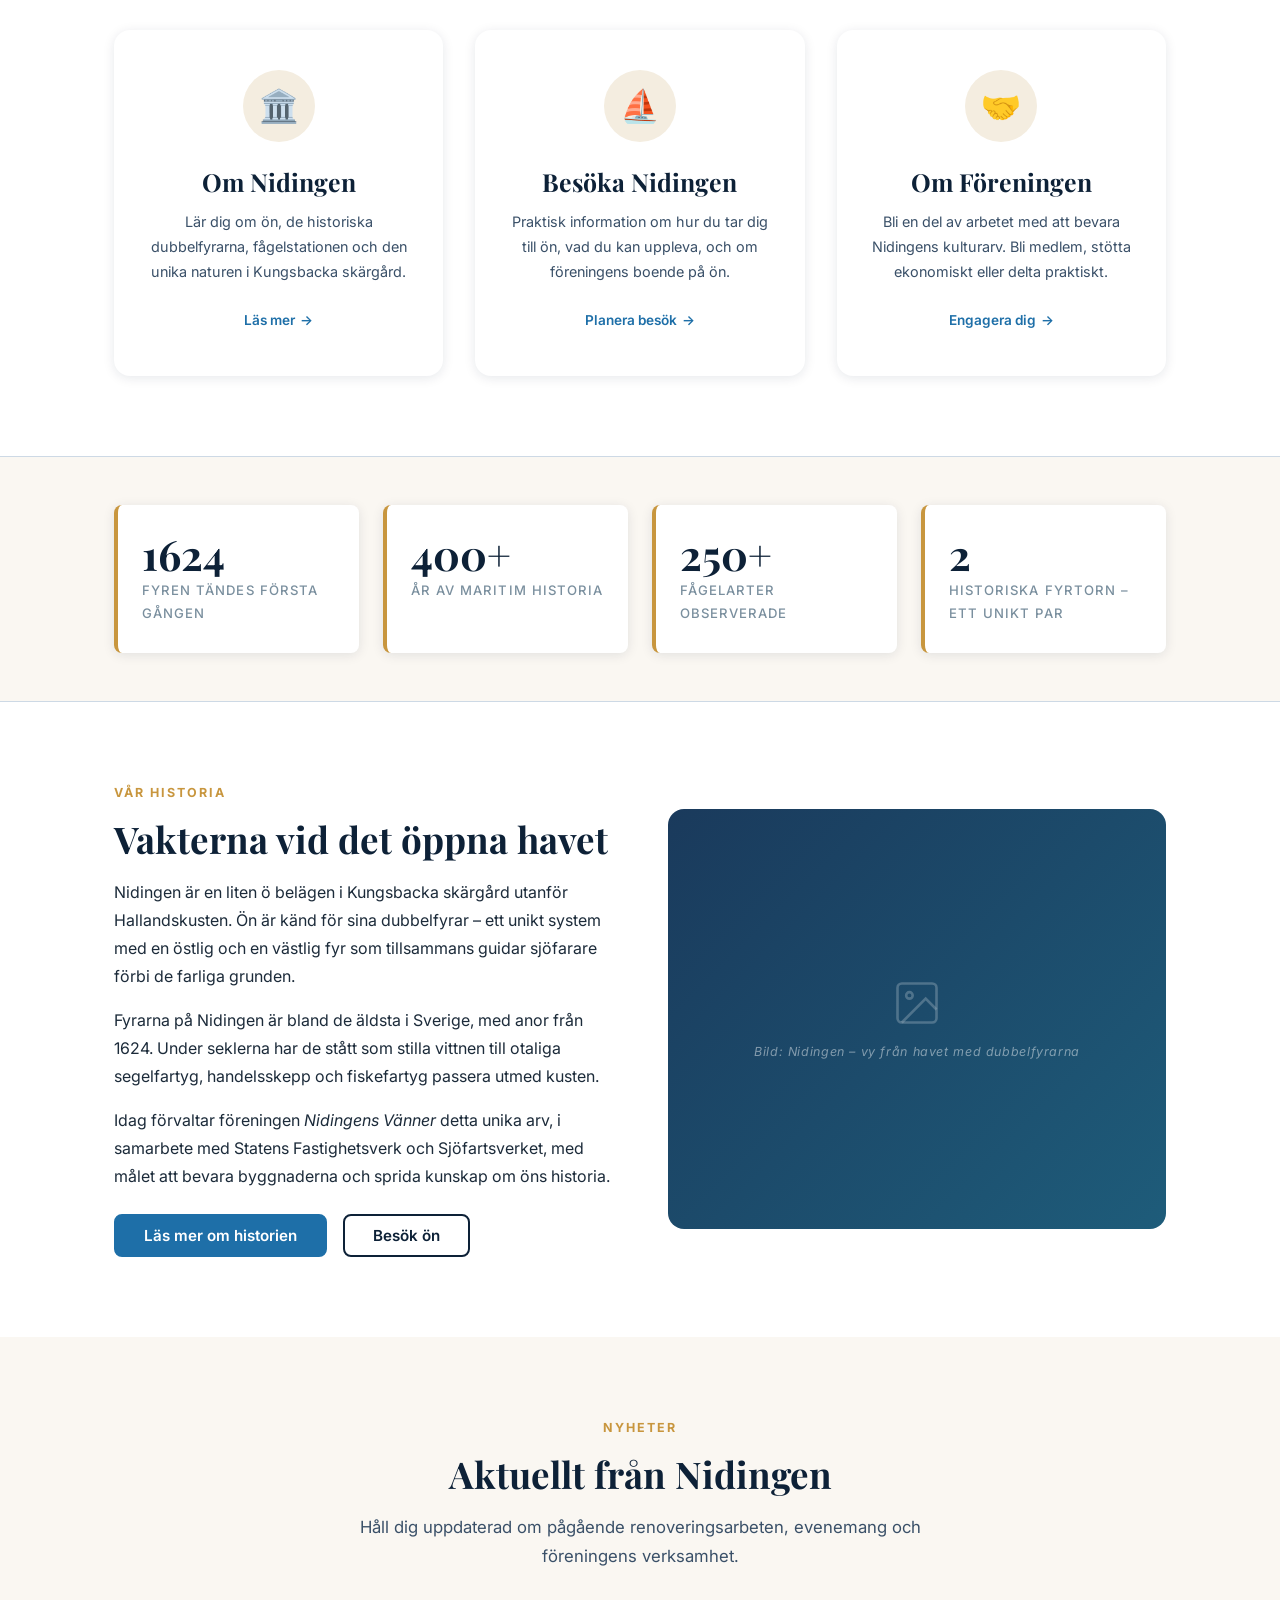
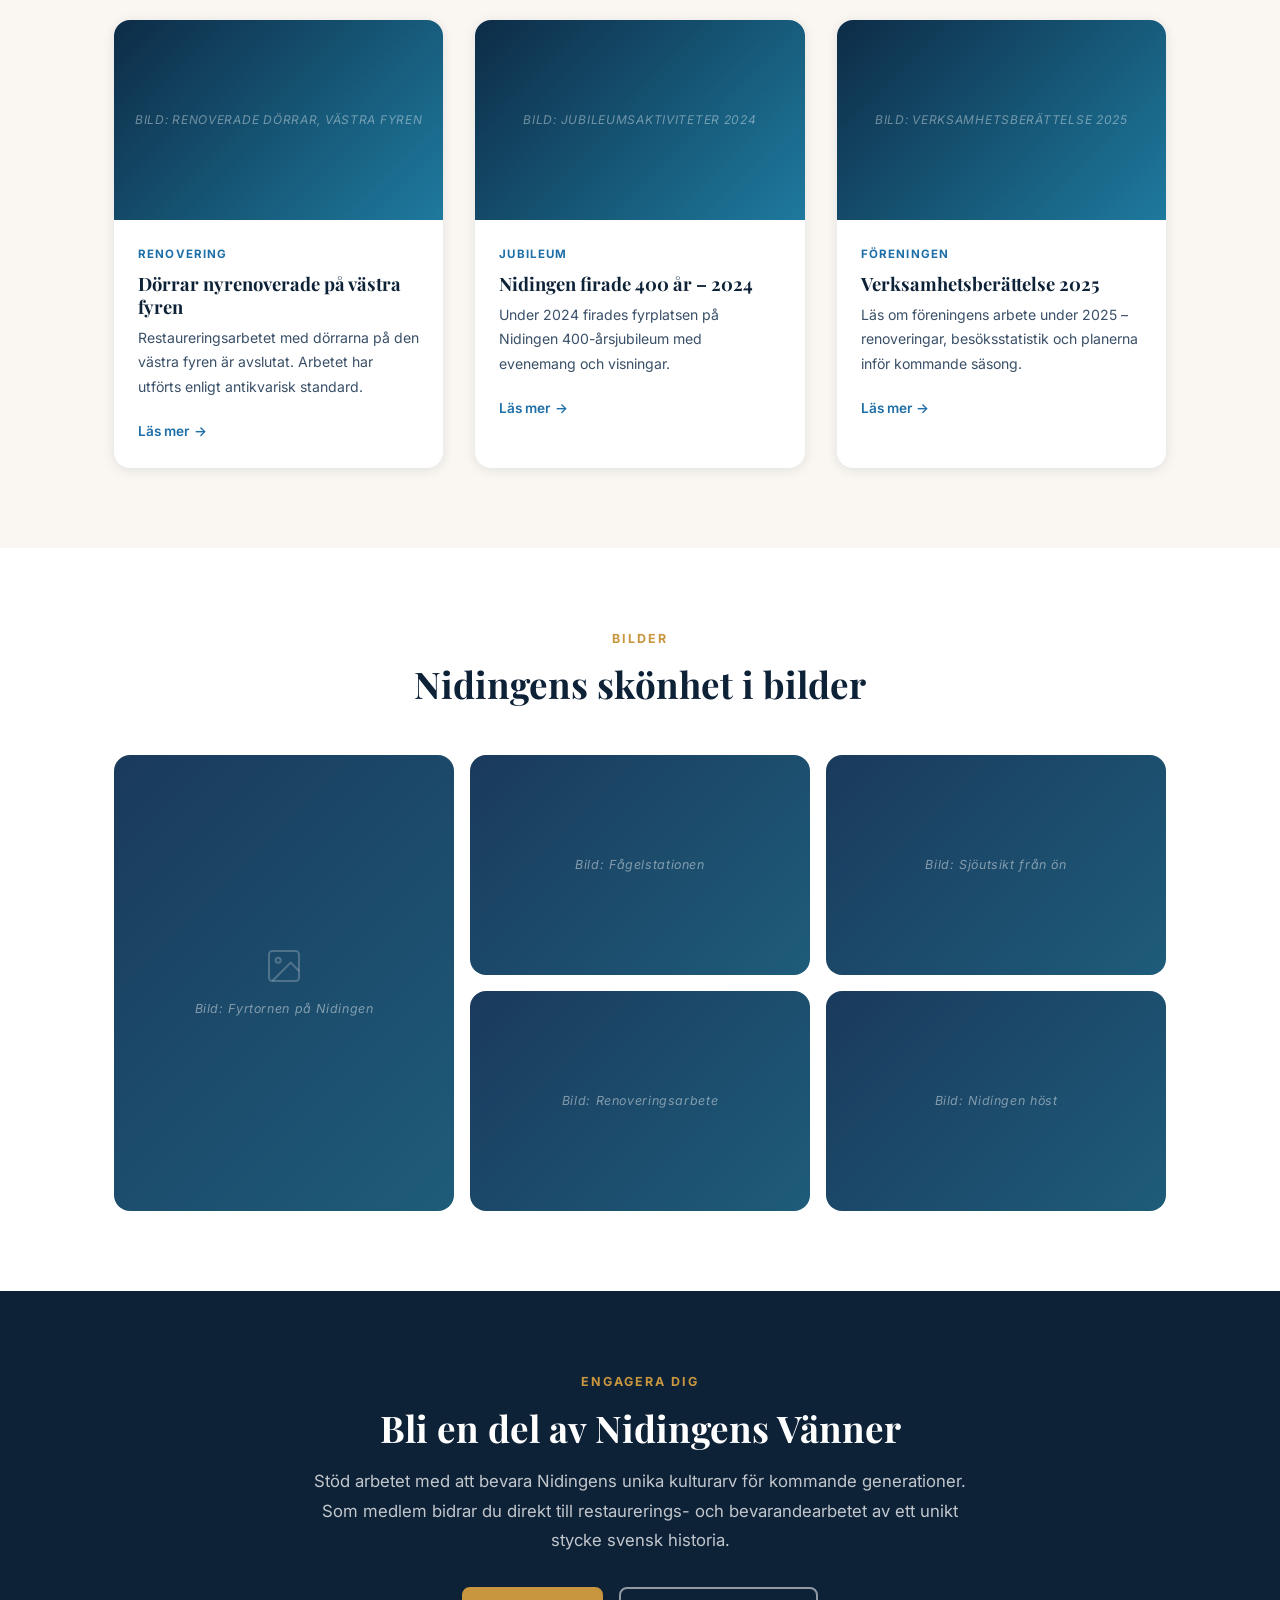
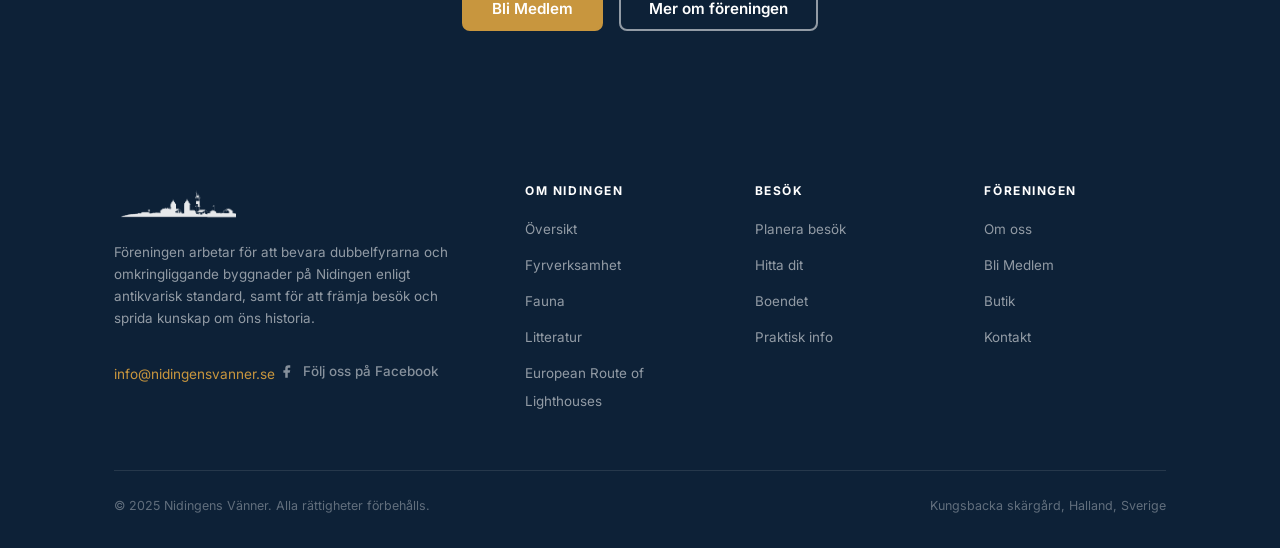
==== commit 09e3c665: "Add files via upload" ====
--- a/index.html
+++ b/index.html
@@ -18,7 +18,7 @@
     <div class="header-inner">
       <a href="index.html" class="logo">
         <img src="Nidingens Vänner Logo.png" alt="Nidingens Vänner" class="logo-img">
-        <span class="logo-name">Föreningen Nidingens Vänner</span>
+        <div class="logo-name"><span class="logo-name-top">Föreningen</span><span class="logo-name-bot">Nidingens Vänner</span></div>
       </a>
 
       <button class="nav-toggle" aria-label="Öppna meny"
@@ -293,7 +293,7 @@
         <span class="eyebrow">Bilder</span>
         <h2>Nidingens skönhet i bilder</h2>
       </div>
-      <div style="display:grid; grid-template-columns: repeat(3, 1fr); grid-template-rows: 220px 220px; gap:1rem;">
+      <div class="photo-mosaic">
         <div class="img-ph" style="grid-row: span 2; border-radius:var(--radius-lg)">
           <svg width="40" height="40" viewBox="0 0 24 24" fill="none" stroke="currentColor" stroke-width="1.2">
             <rect x="3" y="3" width="18" height="18" rx="2"/>
--- a/style.css
+++ b/style.css
@@ -89,7 +89,7 @@
   display: flex;
   align-items: center;
   justify-content: space-between;
-  height: 70px;
+  height: 110px;
   max-width: 1100px;
   margin: 0 auto;
   padding: 0 1.5rem;
@@ -98,20 +98,41 @@
 /* Logotyp */
 .logo {
   display: flex;
-  flex-direction: column;
-  align-items: flex-start;
-  gap: 0.18rem;
+  flex-direction: row-reverse;
+  align-items: center;
+  gap: 0;
   text-decoration: none;
   color: var(--navy);
 }
 .logo-name {
+  display: flex;
+  flex-direction: column;
+  align-items: flex-end;
+  gap: 0;
+  margin-right: -1.5rem;
+  z-index: 1;
+}
+.logo-name-top {
   font-family: 'Inter', system-ui, sans-serif;
-  font-size: 0.66rem;
+  font-size: 0.70rem;
   font-weight: 600;
   color: var(--muted);
   text-transform: uppercase;
-  letter-spacing: 0.07em;
-  line-height: 1;
+  letter-spacing: 0.12em;
+  line-height: 1.4;
+  text-align: right;
+  white-space: nowrap;
+}
+.logo-name-bot {
+  font-family: 'Inter', system-ui, sans-serif;
+  font-size: 0.92rem;
+  font-weight: 700;
+  color: var(--navy);
+  text-transform: uppercase;
+  letter-spacing: 0.1em;
+  line-height: 1.4;
+  text-align: right;
+  white-space: nowrap;
 }
 
 /* Hamburgermeny-knapp */
@@ -234,7 +255,7 @@
   flex-direction: column;
   align-items: center;
   justify-content: flex-end;
-  padding-bottom: 5rem;
+  padding-bottom: 8rem;
   text-align: center;
   pointer-events: none;
 }
@@ -847,10 +868,25 @@
 
 /* ===== LOGOTYP-BILD ===== */
 .logo-img {
-  height: 44px;
+  height: 100px;
   width: auto;
-  max-width: 220px;
+  max-width: 360px;
   display: block;
+}
+
+/* ===== BILDMOSAIK (startsidan) ===== */
+.photo-mosaic {
+  display: grid;
+  grid-template-columns: repeat(3, 1fr);
+  grid-template-rows: 220px 220px;
+  gap: 1rem;
+}
+
+/* ===== FORMULÄR 2-KOLUMNER ===== */
+.form-grid-2 {
+  display: grid;
+  grid-template-columns: 1fr 1fr;
+  gap: 1rem;
 }
 .footer-logo-img {
   height: 42px;
@@ -983,7 +1019,7 @@
 .nav-dropdown-menu {
   display: none;
   position: absolute;
-  top: calc(100% + 10px);
+  top: calc(100% + 2px);
   left: -0.75rem;
   background: var(--white);
   border-radius: var(--radius);
@@ -992,6 +1028,14 @@
   min-width: 190px;
   border: 1px solid var(--border);
   z-index: 200;
+}
+.nav-dropdown-menu::before {
+  content: '';
+  position: absolute;
+  top: -10px;
+  left: 0;
+  right: 0;
+  height: 10px;
 }
 .nav-dropdown:hover .nav-dropdown-menu { display: block; }
 .nav-dropdown-menu a {
@@ -1017,12 +1061,17 @@
 }
 
 @media (max-width: 768px) {
+  /* Header */
+  .header-inner { height: auto; min-height: 80px; padding: 0.75rem 1.25rem; }
+  .logo-img { height: 62px; }
+  .logo-name { margin-right: 0; }
+
   /* Hamburgermeny */
   .nav-toggle { display: flex; }
   .nav-menu {
     display: none;
     position: absolute;
-    top: 70px; left: 0; right: 0;
+    top: 80px; left: 0; right: 0;
     background: var(--white);
     flex-direction: column;
     padding: 1.25rem 1.5rem 1.75rem;
@@ -1067,6 +1116,19 @@
   .grid-3, .grid-2 { grid-template-columns: 1fr; }
   .grid-4 { grid-template-columns: repeat(2, 1fr); }
 
+  /* Bildmosaik – 2 kolumner på surfplatta, radhöjd auto */
+  .photo-mosaic {
+    grid-template-columns: 1fr 1fr;
+    grid-template-rows: auto;
+  }
+  .photo-mosaic > * { grid-row: auto !important; min-height: 160px; }
+
+  /* Formulär – 1 kolumn */
+  .form-grid-2 { grid-template-columns: 1fr; }
+
+  /* Bilder i galleri – max-höjd på mobil */
+  img[data-lightbox] { max-height: 320px; }
+
   .slideshow { height: 65vh; min-height: 380px; }
   .slide-arrow { display: none; }
   .hero { padding: 3.5rem 0 4rem; }
@@ -1080,6 +1142,9 @@
   .container { padding: 0 1rem; }
   .grid-4 { grid-template-columns: 1fr; }
   .page-hero { padding: 3rem 1rem 3rem; }
+  /* Bildmosaik – 1 kolumn på smal skärm */
+  .photo-mosaic { grid-template-columns: 1fr; }
+  .photo-mosaic > * { min-height: 200px; }
 
   /* Slideshow-overlay: tightare spacing på smal skärm */
   .slide-location {
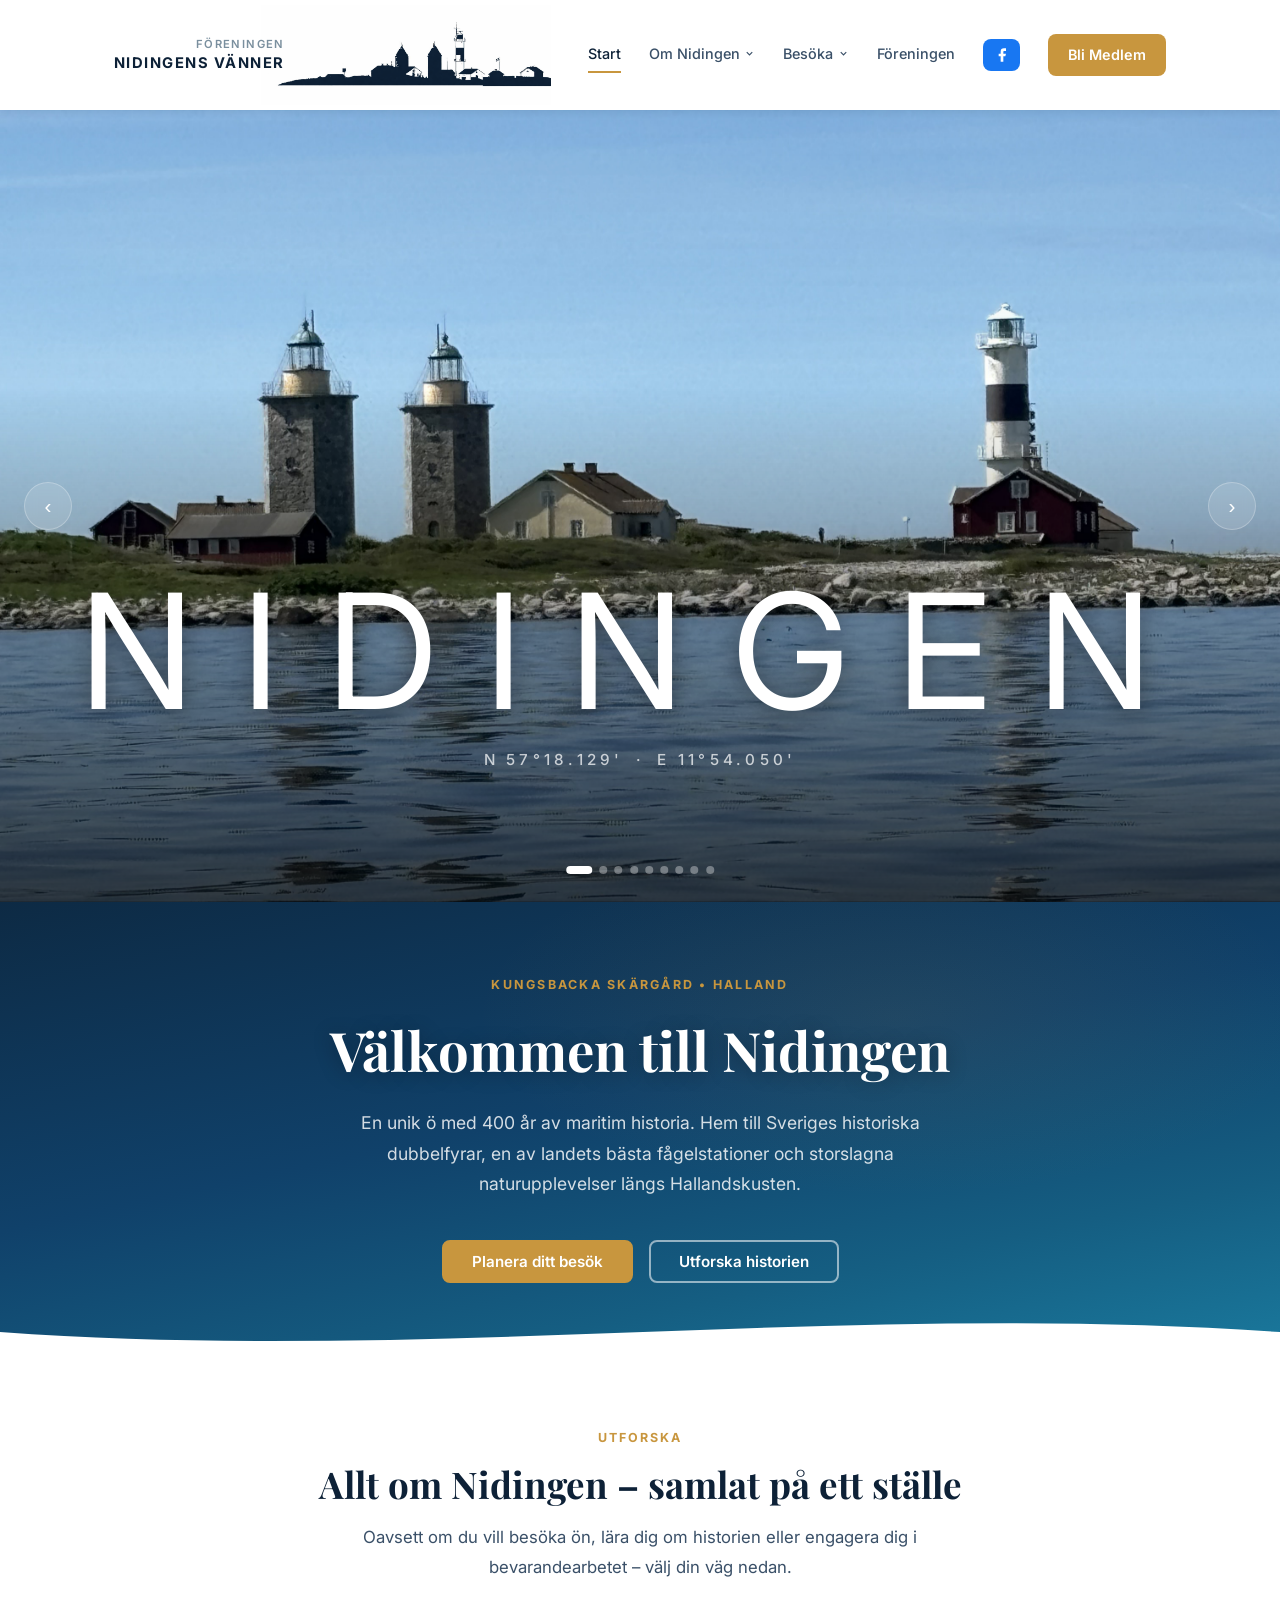
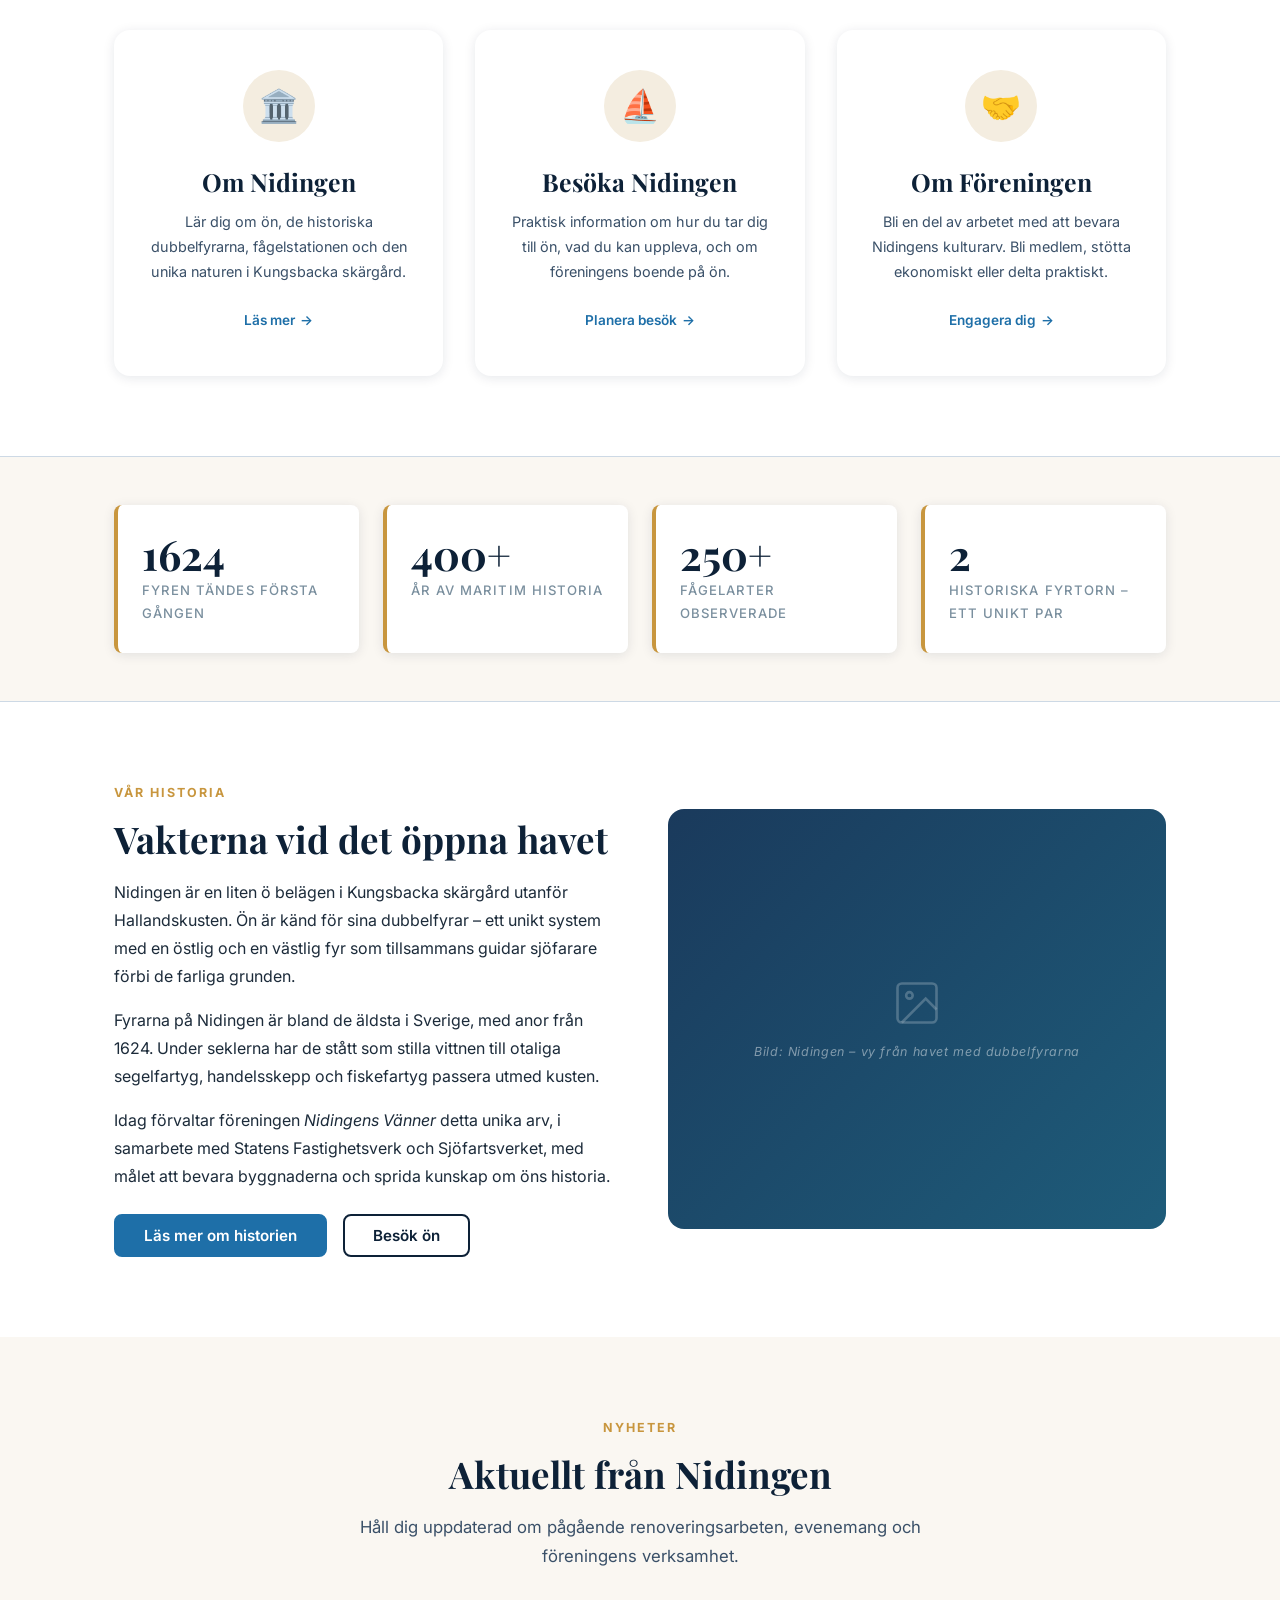
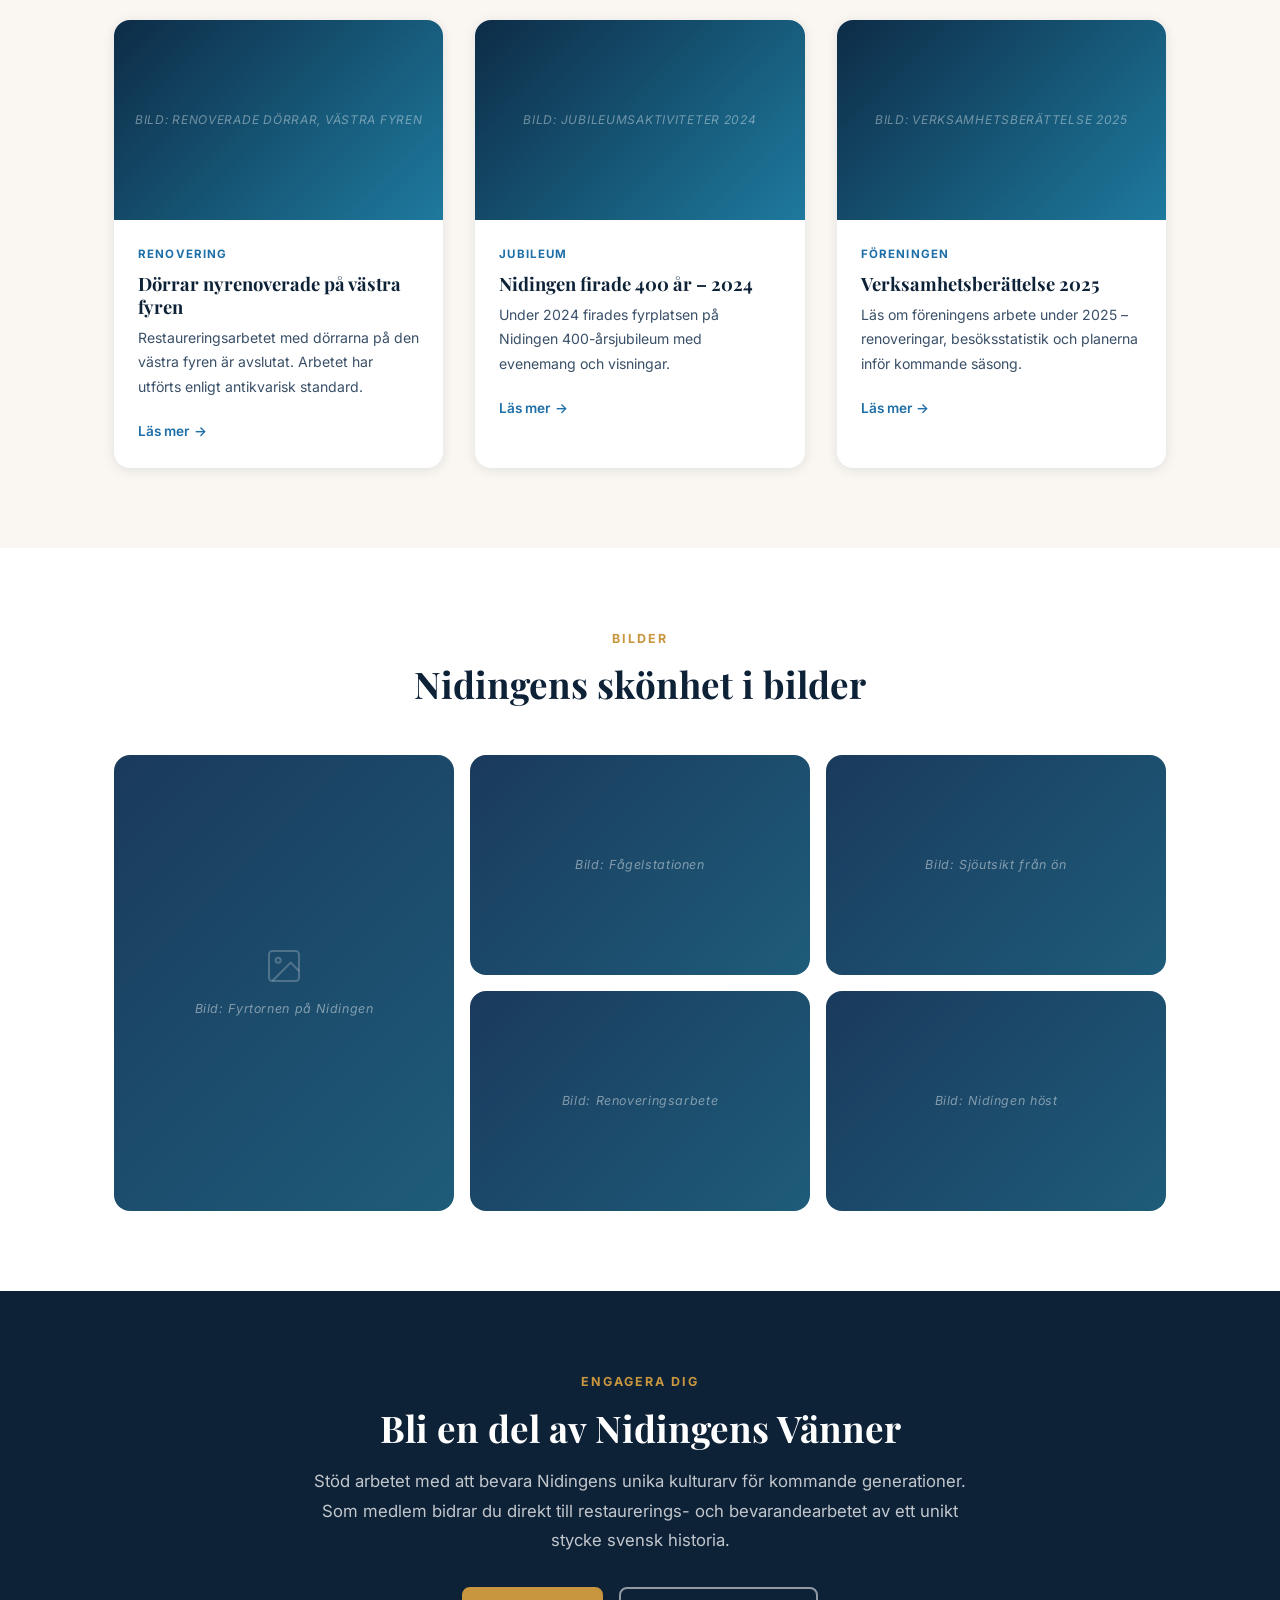
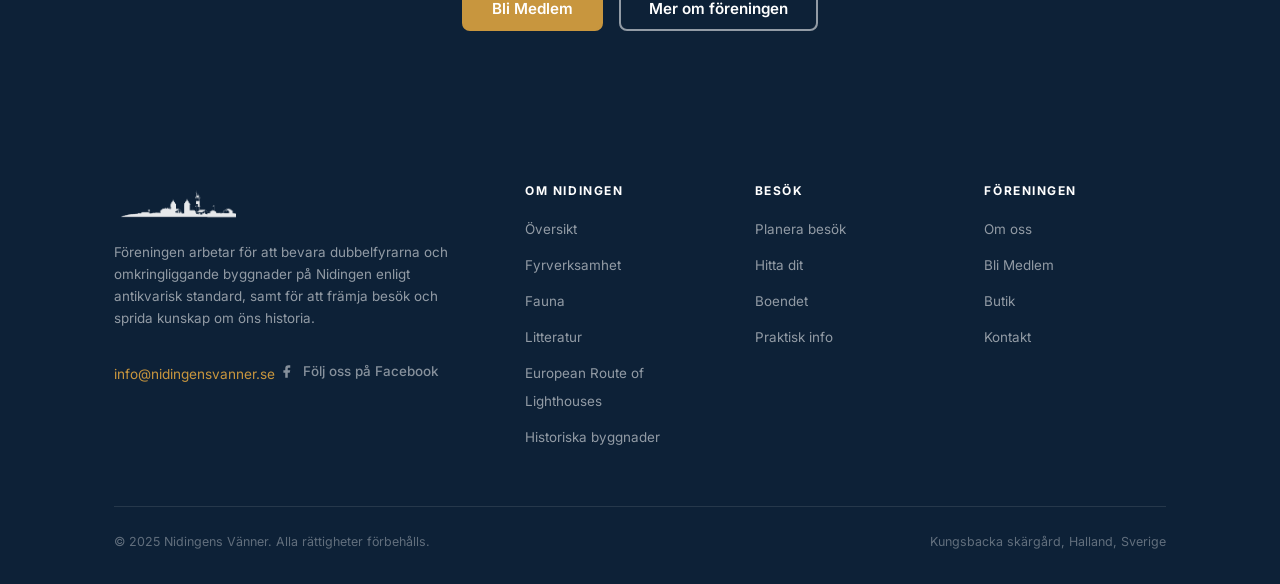
==== commit 7afb79b0: "Add files via upload" ====
--- a/index.html
+++ b/index.html
@@ -37,6 +37,7 @@
             <a href="antikvariska.html">Antikvariska dokument</a>
             <a href="litteratur.html">Litteratur</a>
             <a href="er-ol.html">European Route of Lighthouses</a>
+            <a href="byggnader.html">Historiska byggnader</a>
           </div>
         </div>
         <div class="nav-dropdown">
@@ -45,7 +46,7 @@
             <a href="besoka.html">Planera ditt besök</a>
             <a href="med-egen-bat.html">Med egen båt</a>
             <a href="bo-pa-nidingen.html">Bo på Nidingen</a>
-          </div>
+            </div>
         </div>
         <a href="foreningen.html">Föreningen</a>
         <a href="https://www.facebook.com/NidingensVanner" target="_blank" rel="noopener" class="nav-cta nav-cta--fb" aria-label="Följ oss på Facebook"><svg width="16" height="16" viewBox="0 0 24 24" fill="currentColor"><path d="M18 2h-3a5 5 0 00-5 5v3H7v4h3v8h4v-8h3l1-4h-4V7a1 1 0 011-1h3z"/></svg></a>
@@ -359,6 +360,7 @@
             <li><a href="fauna.html">Fauna</a></li>
             <li><a href="litteratur.html">Litteratur</a></li>
             <li><a href="er-ol.html">European Route of Lighthouses</a></li>
+            <li><a href="byggnader.html">Historiska byggnader</a></li>
           </ul>
         </div>
         <div class="footer-col">
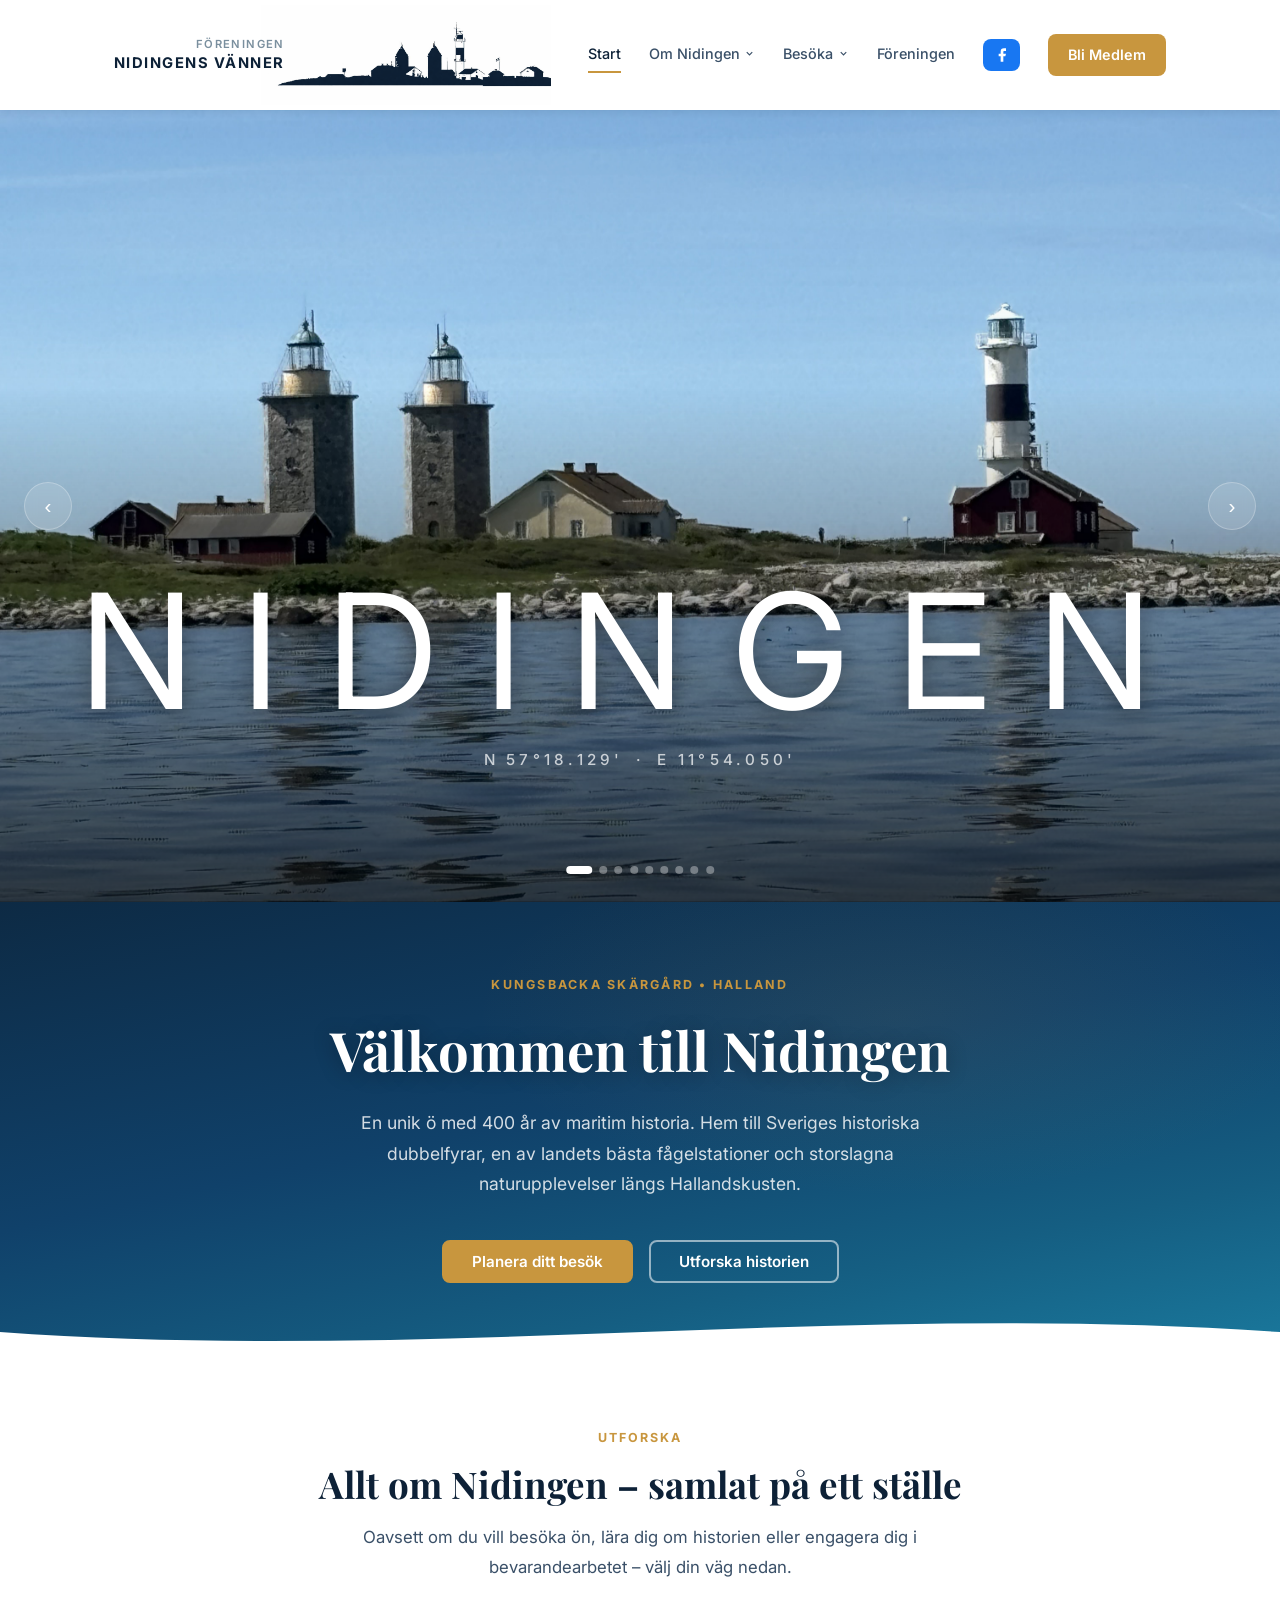
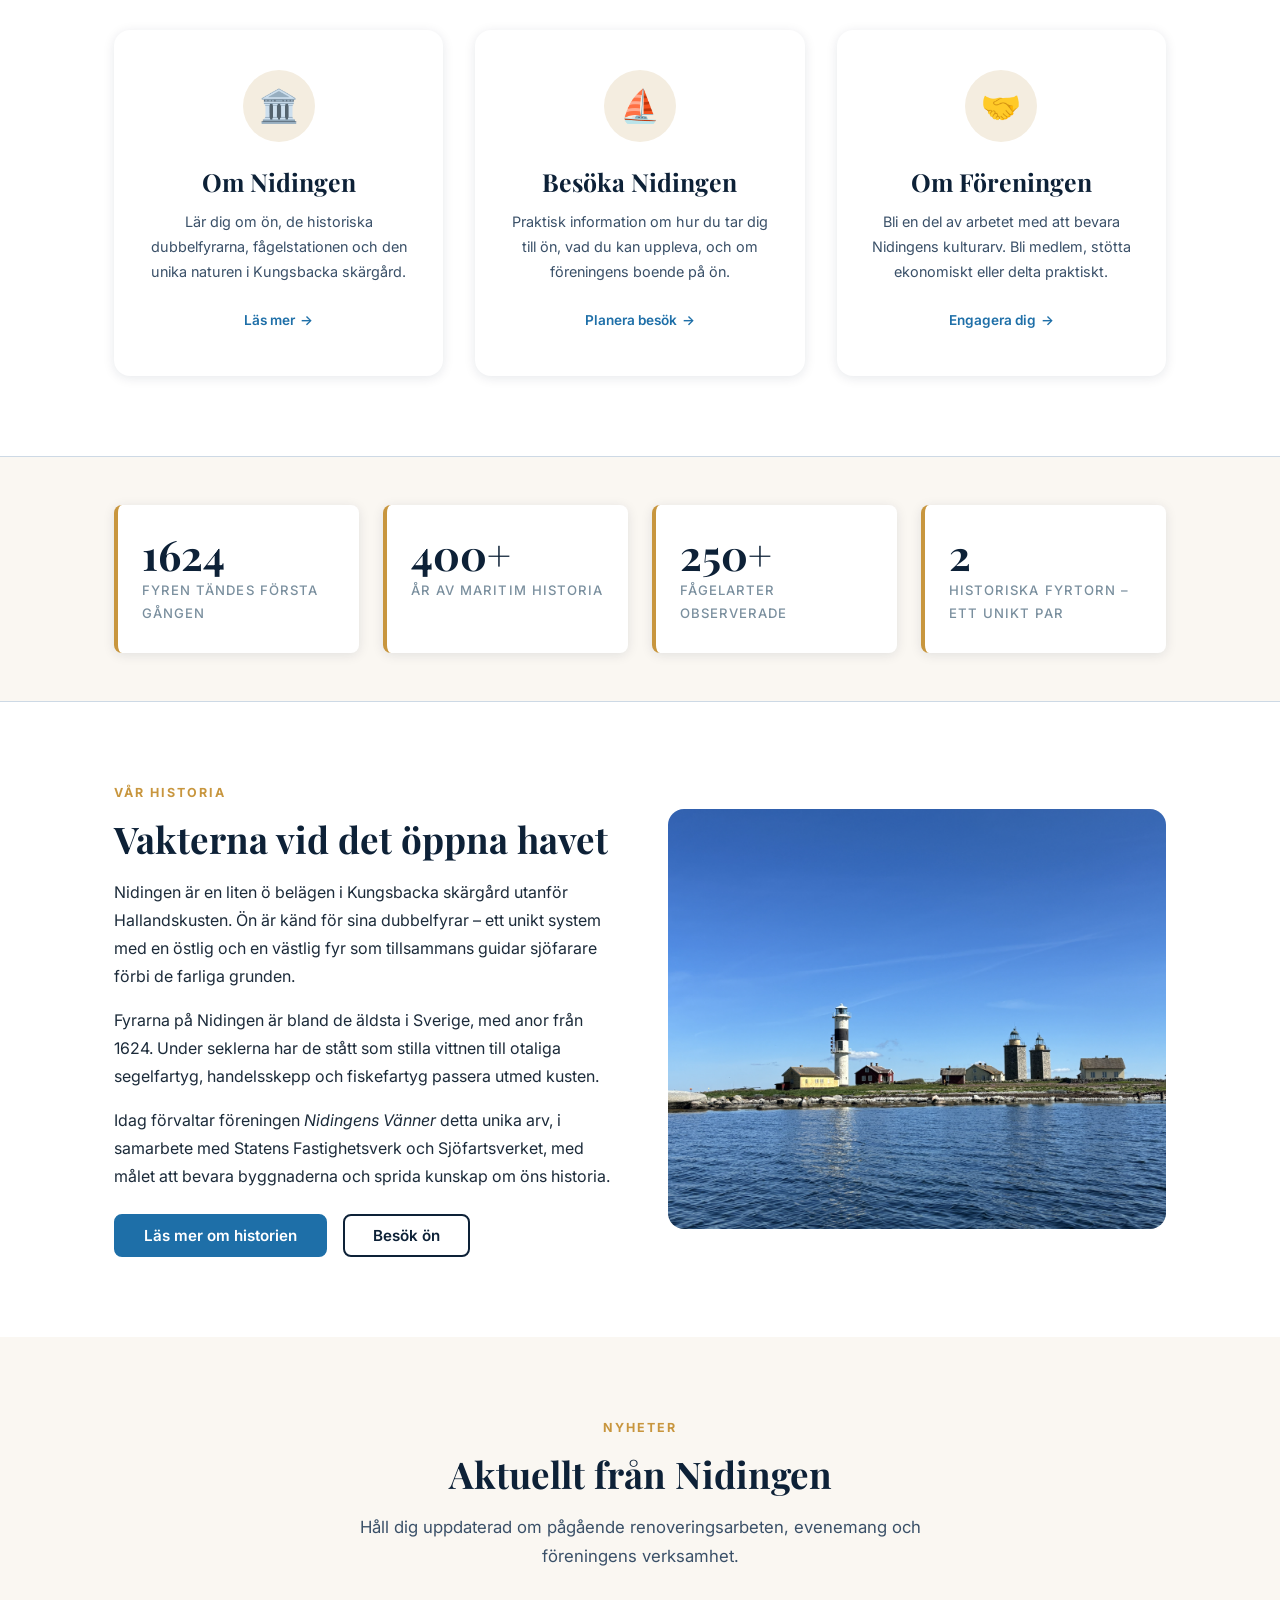
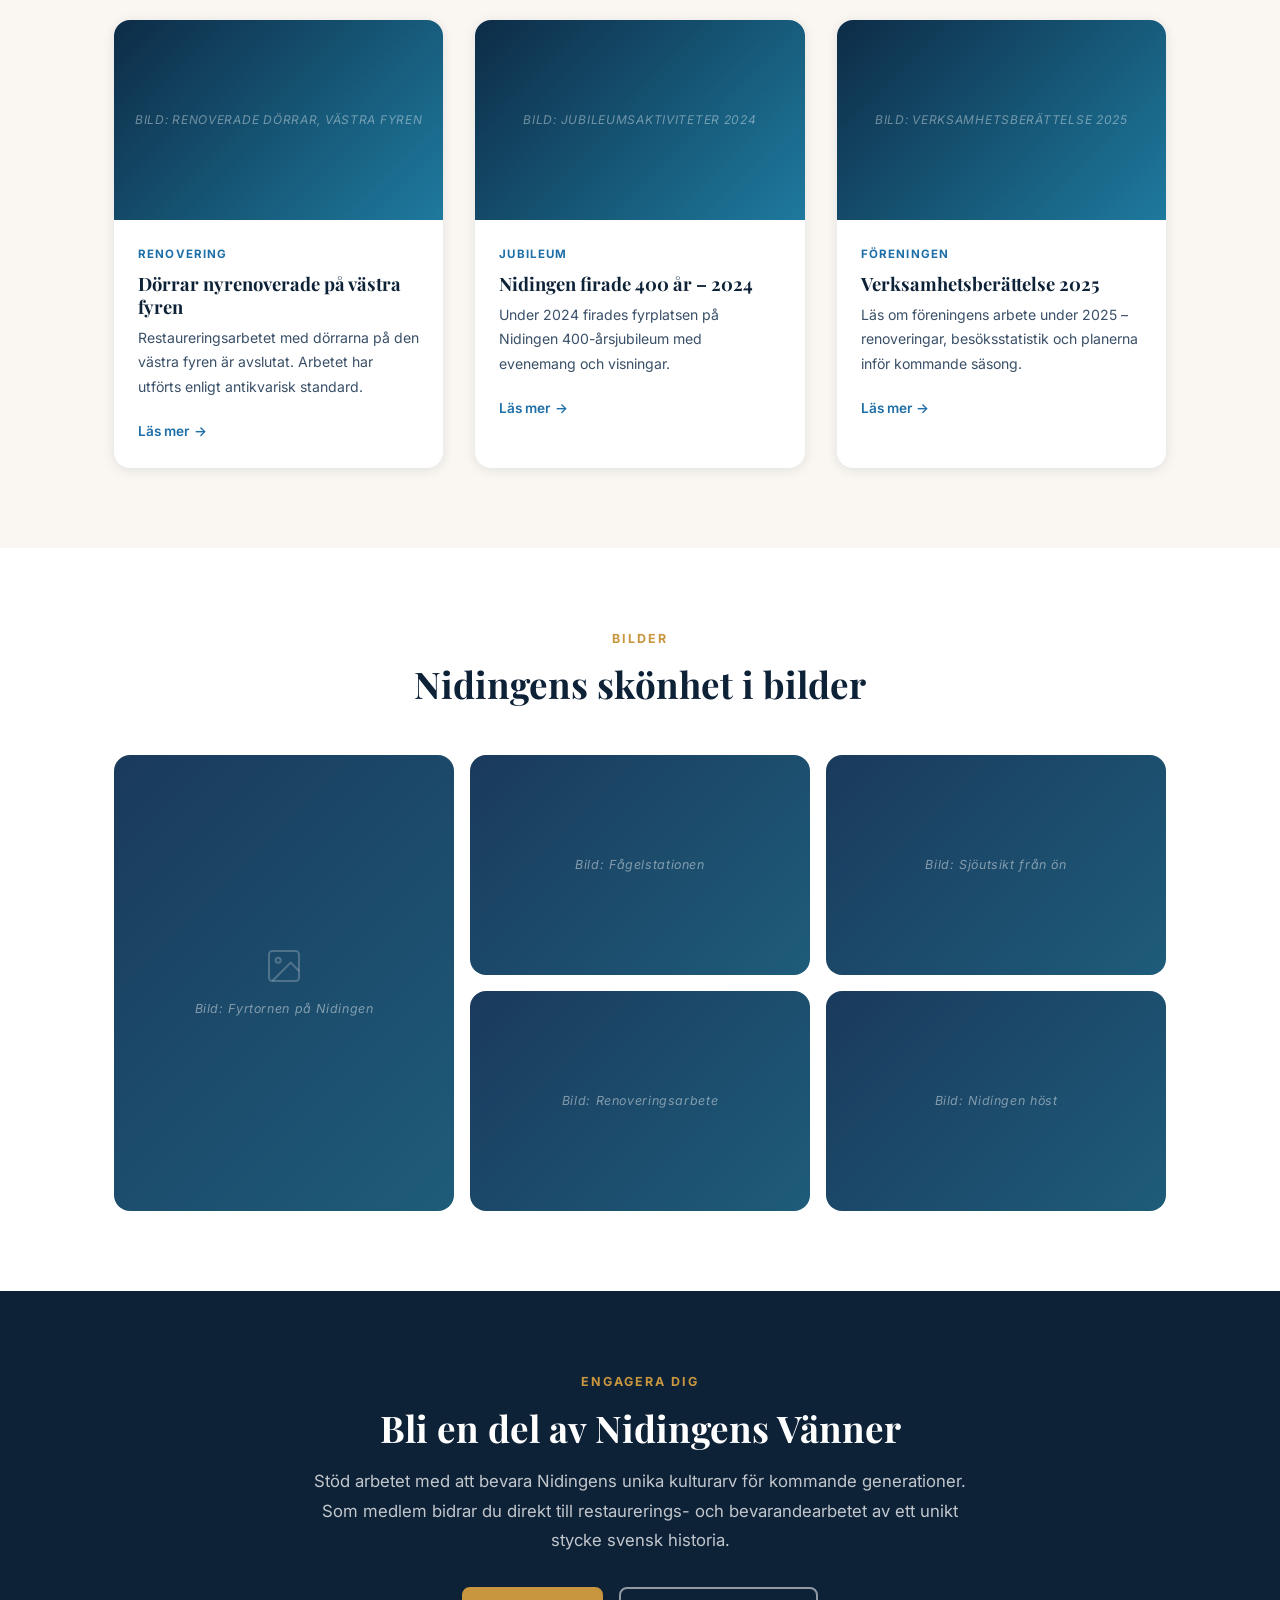
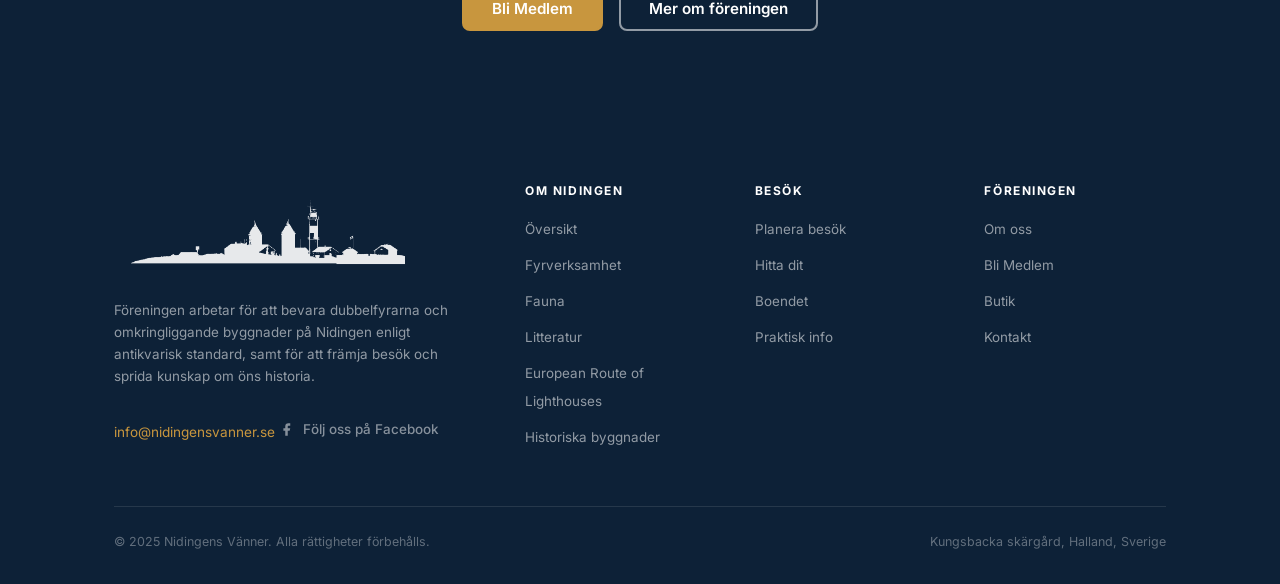
==== commit eed3a1dc: "Add files via upload" ====
--- a/index.html
+++ b/index.html
@@ -235,14 +235,8 @@
             <a href="besoka.html" class="btn btn-outline-navy">Besök ön</a>
           </div>
         </div>
-        <div class="img-ph" style="height: 420px;">
-          <svg width="52" height="52" viewBox="0 0 24 24" fill="none" stroke="currentColor" stroke-width="1.2">
-            <rect x="3" y="3" width="18" height="18" rx="2"/>
-            <circle cx="8.5" cy="8.5" r="1.5"/>
-            <polyline points="21,15 16,10 5,21"/>
-          </svg>
-          <span>Bild: Nidingen – vy från havet med dubbelfyrarna</span>
-        </div>
+        <img src="Bildspel/IMG_4393.jpg" alt="Nidingen – vy från havet med dubbelfyrarna" data-lightbox
+             style="width:100%; height:420px; object-fit:cover; border-radius:var(--radius-lg); cursor:zoom-in;">
       </div>
     </div>
   </section>
--- a/style.css
+++ b/style.css
@@ -889,9 +889,9 @@
   gap: 1rem;
 }
 .footer-logo-img {
-  height: 42px;
+  height: 100px;
   width: auto;
-  max-width: 200px;
+  max-width: 360px;
   display: block;
   opacity: 0.90;
 }
